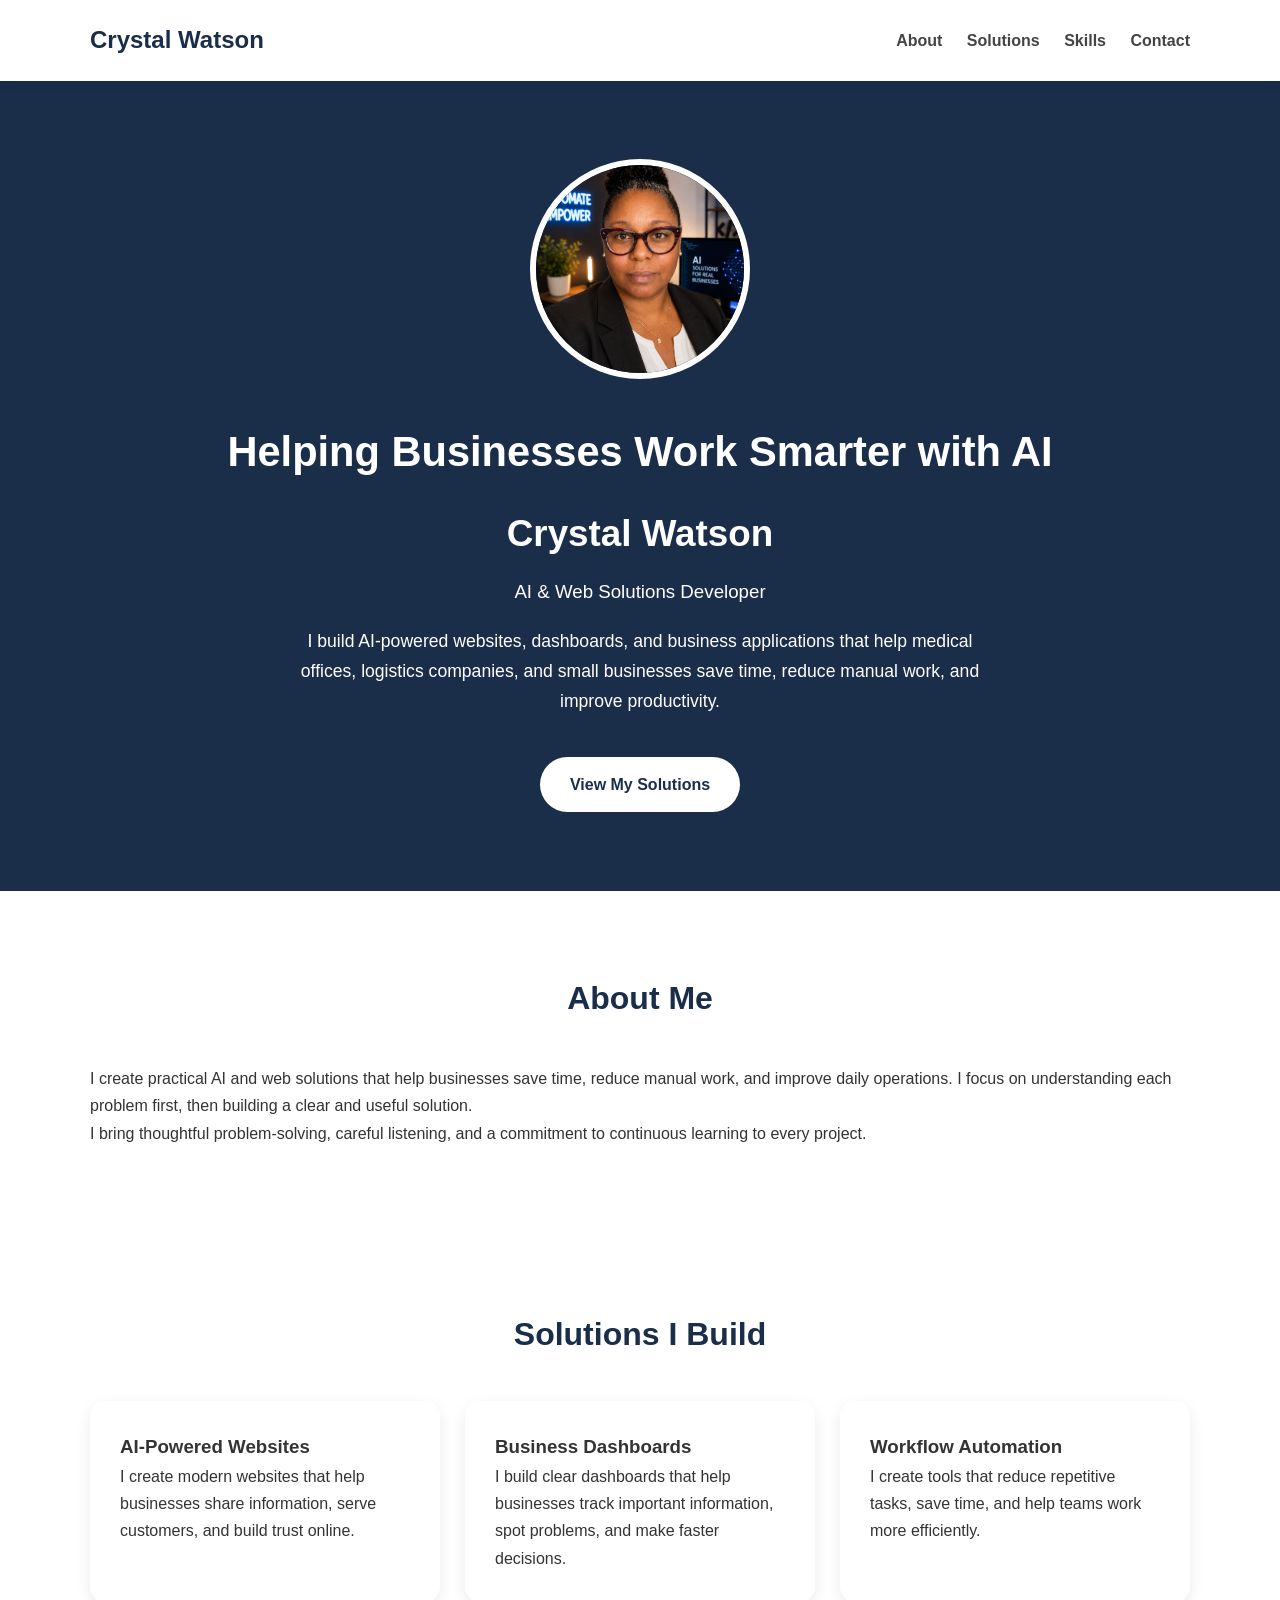
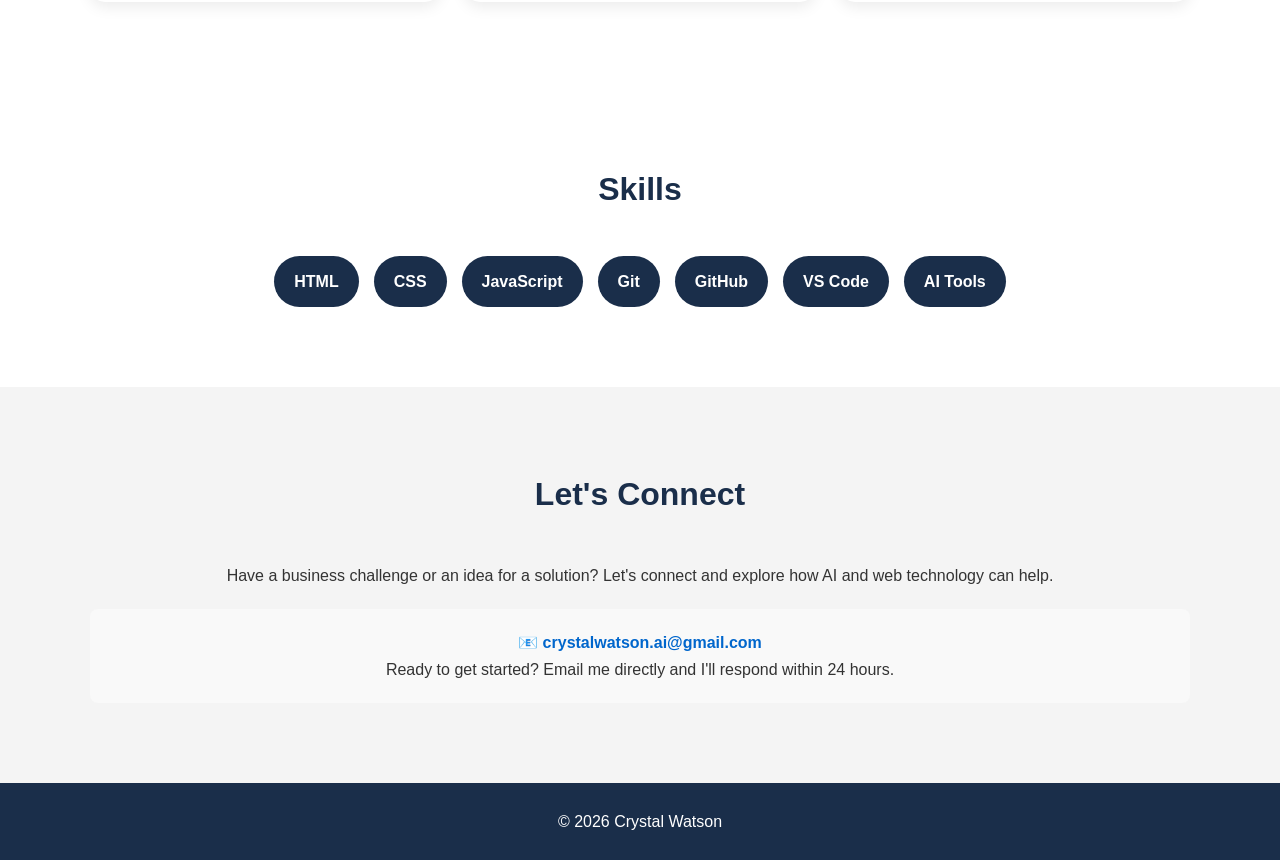
==== index.html @ 57e88d08 "feat: improve contact section with working email link" ====
<!DOCTYPE html>
<html lang="en">
<head>
<meta charset="UTF-8">
<meta name="viewport" content="width=device-width, initial-scale=1.0">
<title>Crystal Watson | AI &amp; Web Solutions Developer</title>
<link rel="stylesheet" href="style.css">

</head>

<body>

<header>

<div class="container">

<h2 class="logo">Crystal Watson</h2>

<nav>

<a href="#about">About</a>
<a href="#solutions">Solutions</a>
<a href="#skills">Skills</a>
<a href="#contact">Contact</a>

</nav>

</div>

</header>


<section class="hero">

<div class="hero-content">

<img src="images/crystal-profile.png" alt="Crystal Pixel Portrait"class="profile-pic">

<h1>Helping Businesses Work Smarter with AI</h1>

<h2 class="hero-name">Crystal Watson</h2>
<h3>AI & Web Solutions Developer</h3>

<p class="welcome-text">

I build AI-powered websites, dashboards, and business applications
that help medical offices, logistics companies, and small businesses
save time, reduce manual work, and improve productivity.

</p>

<a href="#solutions" class="btn">
View My Solutions
</a>

</div>

</section>


<section id="about">

<div class="container">

<h2>About Me</h2>

<p>
    I create practical AI and web solutions that help businesses save time,
    reduce manual work, and improve daily operations. I focus on understanding
    each problem first, then building a clear and useful solution.
</p>

<p>
    I bring thoughtful problem-solving, careful listening, and a commitment
    to continuous learning to every project.
</p>
</div>

</section>


<section id="solutions">

<div class="container">

<h2>Solutions I Build</h2>

<div class="cards">

<div class="card">

<h3>AI-Powered Websites</h3>

<p>

 I create modern websites that help businesses share information,
 serve customers, and build trust online.

</p>

</div>

<div class="card">

<h3>Business Dashboards</h3>

<p>

I build clear dashboards that help businesses track important information,
spot problems, and make faster decisions.

</p>

</div>

<div class="card">

<h3>Workflow Automation</h3>

<p>

I create tools that reduce repetitive tasks, save time,
and help teams work more efficiently.

</p>

</div>

</div>

</div>

</section>


<section id="skills">

<div class="container">

<h2>Skills</h2>

<div class="skills">

<span>HTML</span>
<span>CSS</span>
<span>JavaScript</span>
<span>Git</span>
<span>GitHub</span>
<span>VS Code</span>
<span>AI Tools</span>

</div>

</div>

</section>

<section id="contact">
  <div class="container">
    <h2>Let's Connect</h2>
    <p>Have a business challenge or an idea for a solution? Let's connect and explore how AI and web technology can help.</p>

    <div class="contact-info">
        <p>📧 <a href="https://mail.google.com/mail/?view=cm&fs=1&to=crystalwatson.ai@gmail.com" target="_blank">crystalwatson.ai@gmail.com</a></p>
      <p>Ready to get started? Email me directly and I'll respond within 24 hours.</p>
    </div>
  </div>
</section>


<footer>

<p>

© 2026 Crystal Watson

</p>

</footer>

<script src="script.js"></script>

</body>
</html>
---- style.css ----
:root {
    --primary: #1a2e4a;
    --secondary: #f4f4f4;
    --accent: #4c84ff;
    --white: #ffffff;
    --text: #333;
}

*{
    margin:0;
    padding:0;
    box-sizing:border-box;
}

html{
    scroll-behavior:smooth;
}

body{
    font-family:Segoe UI, Arial, sans-serif;
    color:var(--text);
    background:white;
    line-height:1.7;
}

.container{
    width:90%;
    max-width:1100px;
    margin:auto;
}

header{
    position:sticky;
    top:0;
    background:white;
    box-shadow:0 2px 10px rgba(0,0,0,.08);
    z-index:1000;
}

header .container{
    display:flex;
    justify-content:space-between;
    align-items:center;
    padding:20px 0;
}

.logo{
    color:var(--primary);
}

nav a{
    text-decoration:none;
    color:#444;
    margin-left:20px;
    font-weight:600;
}

nav a:hover{
    color:var(--accent);
}

.hero{
    background:var(--primary);
    color:white;
    min-height:90vh;
    display:flex;
    justify-content:center;
    align-items:center;
    text-align:center;
    padding:60px 20px;
}

.profile-pic{
    width:220px;
    height:220px;
    border-radius:50%;
    border:6px solid white;
    margin-bottom:30px;
    object-fit:cover;
}

.hero h1{
    font-size:2.6rem;
    margin-bottom:15px;
}

.hero h3{
    font-weight:400;
    margin-bottom:20px;
}.welcome-text{
    max-width:700px;
    margin:20px auto 40px;
    font-size:1.1rem;
}

.btn{
    display:inline-block;
    padding:14px 30px;
    background:white;
    color:var(--primary);
    text-decoration:none;
    border-radius:30px;
    font-weight:bold;
    transition:.3s;
}

.btn:hover{
    background:#dbe7ff;
    transform:translateY(-3px);
}

section{
    padding:80px 0;
}

section h2{
    text-align:center;
    color:var(--primary);
    margin-bottom:40px;
    font-size:2rem;
}

#journey{
    background:var(--secondary);
}

.cards{
    display:grid;
    grid-template-columns:repeat(auto-fit,minmax(250px,1fr));
    gap:25px;
}

.card{
    background:white;
    padding:30px;
    border-radius:15px;
    box-shadow:0 5px 15px rgba(0,0,0,.08);
    transition:.3s;
}

.card:hover{
    transform:translateY(-8px);
}.skills{
    display:flex;
    flex-wrap:wrap;
    justify-content:center;
    gap:15px;
}

.skills span{
    background:var(--primary);
    color:white;
    padding:12px 20px;
    border-radius:30px;
    font-weight:600;
}

#contact{
    text-align:center;
    background:var(--secondary);
}

.buttons{
    margin-top:30px;
}

.buttons a{
    display:inline-block;
    margin:10px;
    padding:14px 28px;
    background:var(--primary);
    color:white;
    text-decoration:none;
    border-radius:30px;
    transition:.3s;
}

.buttons a:hover{
    background:var(--accent);
}

footer{
    background:var(--primary);
    color:white;
    text-align:center;
    padding:25px;
}

@media(max-width:768px){

header .container{
    flex-direction:column;
}

nav{
    margin-top:15px;
}

nav a{
    display:inline-block;
    margin:10px;
}

.hero h1{
    font-size:2.2rem;
}

.profile-pic{
    width:170px;
    height:170px;
}

}.skills{
    display:flex;
    flex-wrap:wrap;
    justify-content:center;
    gap:15px;
}

.skills span{
    background:var(--primary);
    color:white;
    padding:12px 20px;
    border-radius:30px;
    font-weight:600;
}

#contact{
    text-align:center;
    background:var(--secondary);
}

.buttons{
    margin-top:30px;
}

.buttons a{
    display:inline-block;
    margin:10px;
    padding:14px 28px;
    background:var(--primary);
    color:white;
    text-decoration:none;
    border-radius:30px;
    transition:.3s;
}

.buttons a:hover{
    background:var(--accent);
}

footer{
    background:var(--primary);
    color:white;
    text-align:center;
    padding:25px;
}

@media(max-width:768px){

header .container{
    flex-direction:column;
}

nav{
    margin-top:15px;
}

nav a{
    display:inline-block;
    margin:10px;
}

.hero h1{
    font-size:2.2rem;
}

.profile-pic{
    width:170px;
    height:170px;
}

}.hero-name {
    font-size: 2.3rem;
    color: white;
    margin: 10px 0;
    font-weight: 700;
}

.contact-info {
  background: #f9f9f9;
  padding: 20px;
  border-radius: 8px;
  margin-top: 20px;
}

.contact-info a {
  color: #0066cc;
  font-weight: bold;
  text-decoration: none;
}
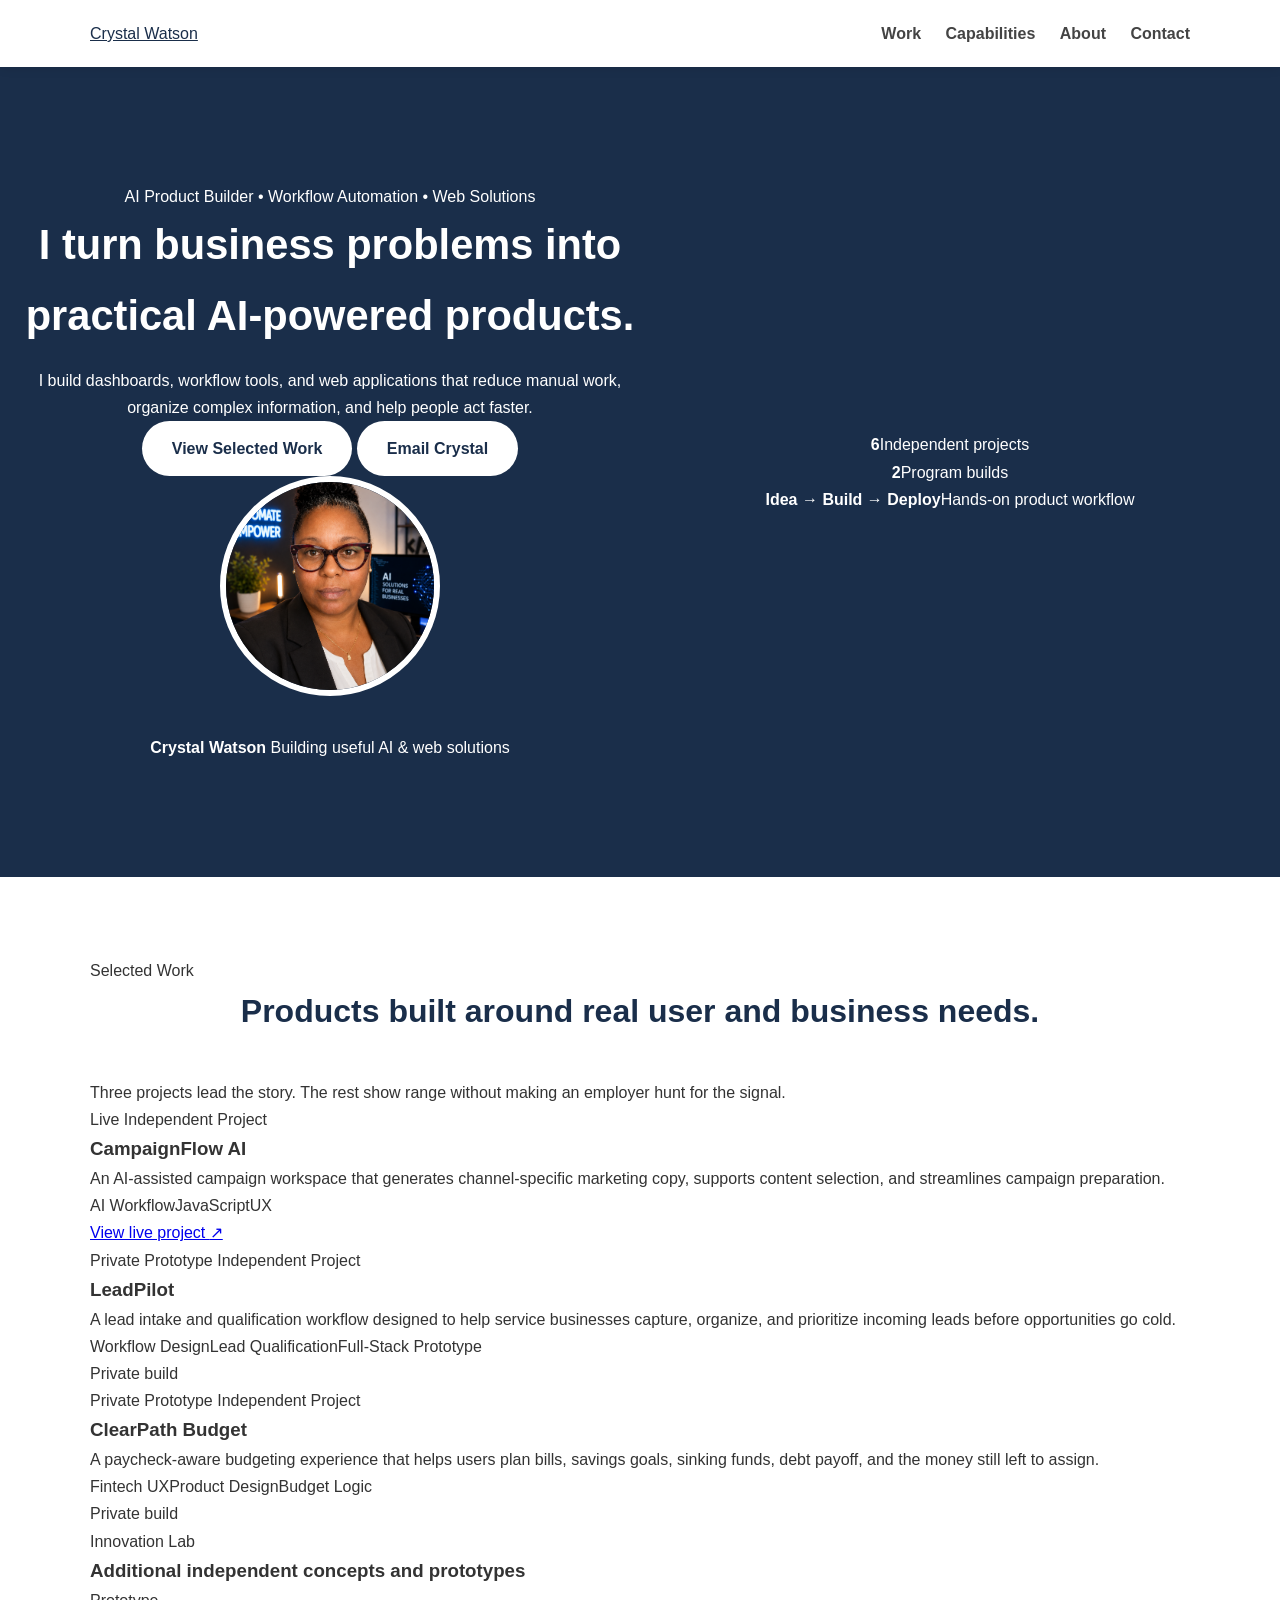
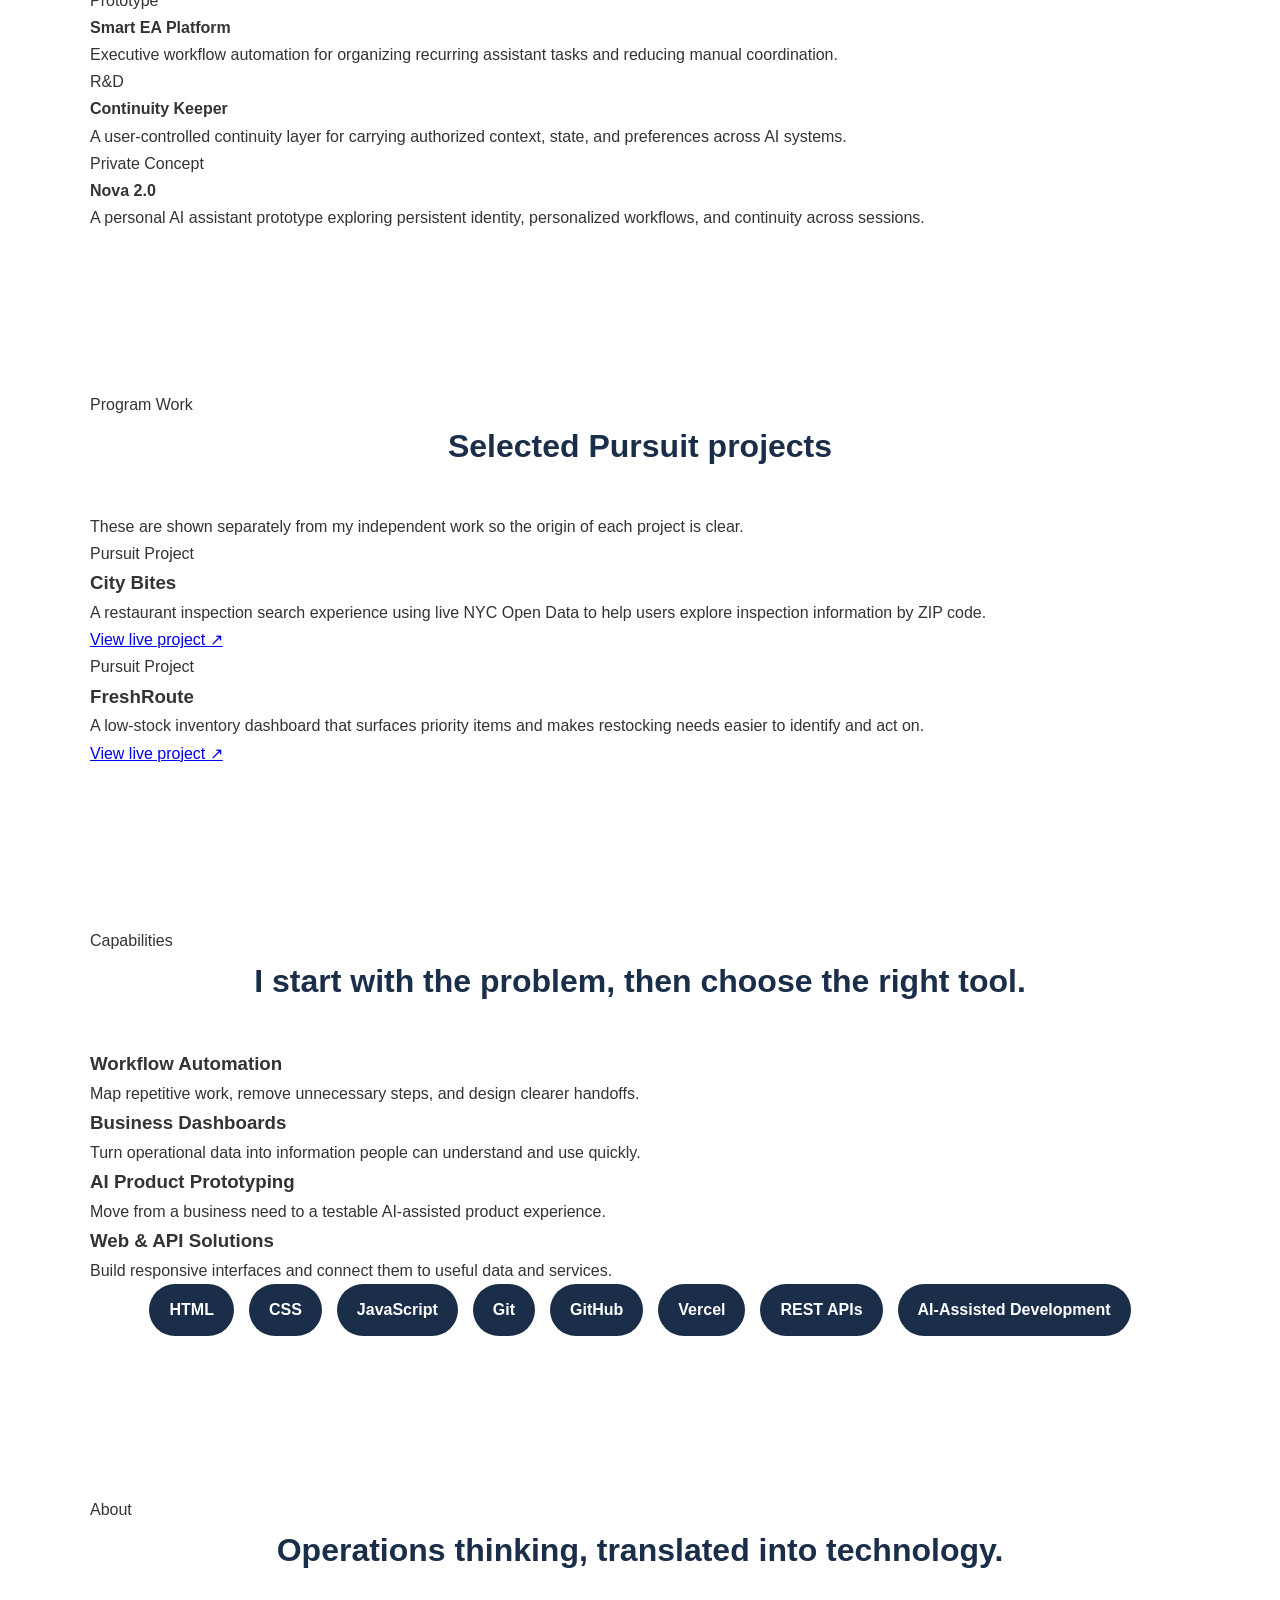
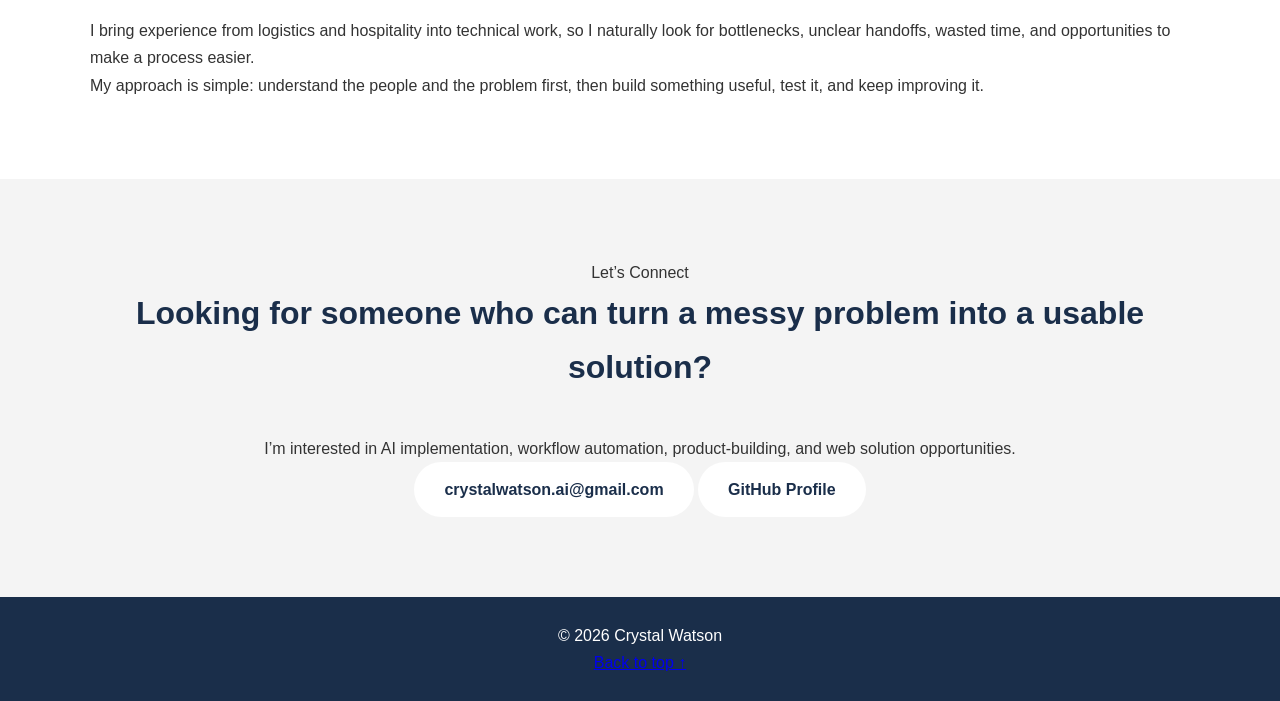
==== commit d9fc4960: "Refresh portfolio structure and showcase independent projects" ====
--- a/index.html
+++ b/index.html
@@ -1,184 +1,224 @@
-<!DOCTYPE html>
-<html lang="en">
-<head>
-<meta charset="UTF-8">
-<meta name="viewport" content="width=device-width, initial-scale=1.0">
-<title>Crystal Watson | AI &amp; Web Solutions Developer</title>
-<link rel="stylesheet" href="style.css">
-
-</head>
-
-<body>
-
-<header>
-
-<div class="container">
-
-<h2 class="logo">Crystal Watson</h2>
-
-<nav>
-
-<a href="#about">About</a>
-<a href="#solutions">Solutions</a>
-<a href="#skills">Skills</a>
-<a href="#contact">Contact</a>
-
-</nav>
-
-</div>
-
-</header>
-
-
-<section class="hero">
-
-<div class="hero-content">
-
-<img src="images/crystal-profile.png" alt="Crystal Pixel Portrait"class="profile-pic">
-
-<h1>Helping Businesses Work Smarter with AI</h1>
-
-<h2 class="hero-name">Crystal Watson</h2>
-<h3>AI & Web Solutions Developer</h3>
-
-<p class="welcome-text">
-
-I build AI-powered websites, dashboards, and business applications
-that help medical offices, logistics companies, and small businesses
-save time, reduce manual work, and improve productivity.
-
-</p>
-
-<a href="#solutions" class="btn">
-View My Solutions
-</a>
-
-</div>
-
-</section>
-
-
-<section id="about">
-
-<div class="container">
-
-<h2>About Me</h2>
-
-<p>
-    I create practical AI and web solutions that help businesses save time,
-    reduce manual work, and improve daily operations. I focus on understanding
-    each problem first, then building a clear and useful solution.
-</p>
-
-<p>
-    I bring thoughtful problem-solving, careful listening, and a commitment
-    to continuous learning to every project.
-</p>
-</div>
-
-</section>
-
-
-<section id="solutions">
-
-<div class="container">
-
-<h2>Solutions I Build</h2>
-
-<div class="cards">
-
-<div class="card">
-
-<h3>AI-Powered Websites</h3>
-
-<p>
-
- I create modern websites that help businesses share information,
- serve customers, and build trust online.
-
-</p>
-
-</div>
-
-<div class="card">
-
-<h3>Business Dashboards</h3>
-
-<p>
-
-I build clear dashboards that help businesses track important information,
-spot problems, and make faster decisions.
-
-</p>
-
-</div>
-
-<div class="card">
-
-<h3>Workflow Automation</h3>
-
-<p>
-
-I create tools that reduce repetitive tasks, save time,
-and help teams work more efficiently.
-
-</p>
-
-</div>
-
-</div>
-
-</div>
-
-</section>
-
-
-<section id="skills">
-
-<div class="container">
-
-<h2>Skills</h2>
-
-<div class="skills">
-
-<span>HTML</span>
-<span>CSS</span>
-<span>JavaScript</span>
-<span>Git</span>
-<span>GitHub</span>
-<span>VS Code</span>
-<span>AI Tools</span>
-
-</div>
-
-</div>
-
-</section>
-
-<section id="contact">
-  <div class="container">
-    <h2>Let's Connect</h2>
-    <p>Have a business challenge or an idea for a solution? Let's connect and explore how AI and web technology can help.</p>
-
-    <div class="contact-info">
-        <p>📧 <a href="https://mail.google.com/mail/?view=cm&fs=1&to=crystalwatson.ai@gmail.com" target="_blank">crystalwatson.ai@gmail.com</a></p>
-      <p>Ready to get started? Email me directly and I'll respond within 24 hours.</p>
-    </div>
-  </div>
-</section>
-
-
-<footer>
-
-<p>
-
-© 2026 Crystal Watson
-
-</p>
-
-</footer>
-
-<script src="script.js"></script>
-
-</body>
-</html>+<!DOCTYPE html>
+<html lang="en">
+<head>
+  <meta charset="UTF-8">
+  <meta name="viewport" content="width=device-width, initial-scale=1.0">
+  <meta name="description" content="Crystal Watson builds practical AI products, workflow automations, dashboards, and web solutions for real business problems.">
+  <title>Crystal Watson | AI Product Builder</title>
+  <link rel="stylesheet" href="style.css">
+</head>
+<body>
+  <header class="site-header">
+    <div class="container nav-wrap">
+      <a class="logo" href="#top" aria-label="Crystal Watson home">Crystal Watson</a>
+      <nav aria-label="Primary navigation">
+        <a href="#work">Work</a>
+        <a href="#capabilities">Capabilities</a>
+        <a href="#about">About</a>
+        <a href="#contact">Contact</a>
+      </nav>
+    </div>
+  </header>
+
+  <main id="top">
+    <section class="hero">
+      <div class="container hero-grid">
+        <div class="hero-copy">
+          <p class="eyebrow">AI Product Builder • Workflow Automation • Web Solutions</p>
+          <h1>I turn business problems into practical AI-powered products.</h1>
+          <p class="hero-text">I build dashboards, workflow tools, and web applications that reduce manual work, organize complex information, and help people act faster.</p>
+          <div class="hero-actions">
+            <a class="btn btn-primary" href="#work">View Selected Work</a>
+            <a class="btn btn-secondary" href="mailto:crystalwatson.ai@gmail.com">Email Crystal</a>
+          </div>
+        </div>
+        <div class="portrait-wrap">
+          <img src="images/crystal-profile.png" alt="Crystal Watson" class="profile-pic">
+          <div class="portrait-note">
+            <strong>Crystal Watson</strong>
+            <span>Building useful AI & web solutions</span>
+          </div>
+        </div>
+      </div>
+
+      <div class="container proof-strip" aria-label="Portfolio highlights">
+        <div><strong>6</strong><span>Independent projects</span></div>
+        <div><strong>2</strong><span>Program builds</span></div>
+        <div><strong>Idea → Build → Deploy</strong><span>Hands-on product workflow</span></div>
+      </div>
+    </section>
+
+    <section id="work" class="section">
+      <div class="container">
+        <div class="section-heading">
+          <p class="eyebrow">Selected Work</p>
+          <h2>Products built around real user and business needs.</h2>
+          <p>Three projects lead the story. The rest show range without making an employer hunt for the signal.</p>
+        </div>
+
+        <div class="featured-grid">
+          <article class="project-card featured-card">
+            <div class="project-topline">
+              <span class="badge badge-live">Live</span>
+              <span class="project-type">Independent Project</span>
+            </div>
+            <h3>CampaignFlow AI</h3>
+            <p class="project-summary">An AI-assisted campaign workspace that generates channel-specific marketing copy, supports content selection, and streamlines campaign preparation.</p>
+            <div class="project-meta" aria-label="CampaignFlow skills">
+              <span>AI Workflow</span><span>JavaScript</span><span>UX</span>
+            </div>
+            <a class="text-link" href="https://campaignflow-ai-phi.vercel.app" target="_blank" rel="noopener noreferrer">View live project <span aria-hidden="true">↗</span></a>
+          </article>
+
+          <article class="project-card featured-card">
+            <div class="project-topline">
+              <span class="badge">Private Prototype</span>
+              <span class="project-type">Independent Project</span>
+            </div>
+            <h3>LeadPilot</h3>
+            <p class="project-summary">A lead intake and qualification workflow designed to help service businesses capture, organize, and prioritize incoming leads before opportunities go cold.</p>
+            <div class="project-meta" aria-label="LeadPilot skills">
+              <span>Workflow Design</span><span>Lead Qualification</span><span>Full-Stack Prototype</span>
+            </div>
+            <span class="text-link muted-link">Private build</span>
+          </article>
+
+          <article class="project-card featured-card">
+            <div class="project-topline">
+              <span class="badge">Private Prototype</span>
+              <span class="project-type">Independent Project</span>
+            </div>
+            <h3>ClearPath Budget</h3>
+            <p class="project-summary">A paycheck-aware budgeting experience that helps users plan bills, savings goals, sinking funds, debt payoff, and the money still left to assign.</p>
+            <div class="project-meta" aria-label="ClearPath Budget skills">
+              <span>Fintech UX</span><span>Product Design</span><span>Budget Logic</span>
+            </div>
+            <span class="text-link muted-link">Private build</span>
+          </article>
+        </div>
+
+        <div class="subsection-heading">
+          <p class="eyebrow">Innovation Lab</p>
+          <h3>Additional independent concepts and prototypes</h3>
+        </div>
+
+        <div class="compact-grid">
+          <article class="compact-card">
+            <span class="compact-status">Prototype</span>
+            <h4>Smart EA Platform</h4>
+            <p>Executive workflow automation for organizing recurring assistant tasks and reducing manual coordination.</p>
+          </article>
+          <article class="compact-card">
+            <span class="compact-status">R&amp;D</span>
+            <h4>Continuity Keeper</h4>
+            <p>A user-controlled continuity layer for carrying authorized context, state, and preferences across AI systems.</p>
+          </article>
+          <article class="compact-card">
+            <span class="compact-status">Private Concept</span>
+            <h4>Nova 2.0</h4>
+            <p>A personal AI assistant prototype exploring persistent identity, personalized workflows, and continuity across sessions.</p>
+          </article>
+        </div>
+      </div>
+    </section>
+
+    <section class="section program-section" aria-labelledby="program-work-title">
+      <div class="container">
+        <div class="section-heading compact-heading">
+          <p class="eyebrow">Program Work</p>
+          <h2 id="program-work-title">Selected Pursuit projects</h2>
+          <p>These are shown separately from my independent work so the origin of each project is clear.</p>
+        </div>
+
+        <div class="program-grid">
+          <article class="program-card">
+            <div>
+              <span class="badge badge-program">Pursuit Project</span>
+              <h3>City Bites</h3>
+              <p>A restaurant inspection search experience using live NYC Open Data to help users explore inspection information by ZIP code.</p>
+            </div>
+            <a class="text-link" href="https://city-bites-blue.vercel.app" target="_blank" rel="noopener noreferrer">View live project <span aria-hidden="true">↗</span></a>
+          </article>
+
+          <article class="program-card">
+            <div>
+              <span class="badge badge-program">Pursuit Project</span>
+              <h3>FreshRoute</h3>
+              <p>A low-stock inventory dashboard that surfaces priority items and makes restocking needs easier to identify and act on.</p>
+            </div>
+            <a class="text-link" href="https://freshroute-low-stock-tool.vercel.app" target="_blank" rel="noopener noreferrer">View live project <span aria-hidden="true">↗</span></a>
+          </article>
+        </div>
+      </div>
+    </section>
+
+    <section id="capabilities" class="section">
+      <div class="container">
+        <div class="section-heading compact-heading">
+          <p class="eyebrow">Capabilities</p>
+          <h2>I start with the problem, then choose the right tool.</h2>
+        </div>
+
+        <div class="capability-grid">
+          <article>
+            <h3>Workflow Automation</h3>
+            <p>Map repetitive work, remove unnecessary steps, and design clearer handoffs.</p>
+          </article>
+          <article>
+            <h3>Business Dashboards</h3>
+            <p>Turn operational data into information people can understand and use quickly.</p>
+          </article>
+          <article>
+            <h3>AI Product Prototyping</h3>
+            <p>Move from a business need to a testable AI-assisted product experience.</p>
+          </article>
+          <article>
+            <h3>Web &amp; API Solutions</h3>
+            <p>Build responsive interfaces and connect them to useful data and services.</p>
+          </article>
+        </div>
+
+        <div class="skills" aria-label="Technical skills">
+          <span>HTML</span><span>CSS</span><span>JavaScript</span><span>Git</span><span>GitHub</span><span>Vercel</span><span>REST APIs</span><span>AI-Assisted Development</span>
+        </div>
+      </div>
+    </section>
+
+    <section id="about" class="section about-section">
+      <div class="container about-grid">
+        <div>
+          <p class="eyebrow">About</p>
+          <h2>Operations thinking, translated into technology.</h2>
+        </div>
+        <div class="about-copy">
+          <p>I bring experience from logistics and hospitality into technical work, so I naturally look for bottlenecks, unclear handoffs, wasted time, and opportunities to make a process easier.</p>
+          <p>My approach is simple: understand the people and the problem first, then build something useful, test it, and keep improving it.</p>
+        </div>
+      </div>
+    </section>
+
+    <section id="contact" class="contact-section">
+      <div class="container contact-card">
+        <div>
+          <p class="eyebrow">Let’s Connect</p>
+          <h2>Looking for someone who can turn a messy problem into a usable solution?</h2>
+          <p>I’m interested in AI implementation, workflow automation, product-building, and web solution opportunities.</p>
+        </div>
+        <div class="contact-actions">
+          <a class="btn btn-primary" href="mailto:crystalwatson.ai@gmail.com">crystalwatson.ai@gmail.com</a>
+          <a class="btn btn-secondary" href="https://github.com/crystalwatson-art" target="_blank" rel="noopener noreferrer">GitHub Profile</a>
+        </div>
+      </div>
+    </section>
+  </main>
+
+  <footer>
+    <div class="container footer-wrap">
+      <p>© <span id="year">2026</span> Crystal Watson</p>
+      <a href="#top">Back to top ↑</a>
+    </div>
+  </footer>
+
+  <script src="script.js"></script>
+</body>
+</html>
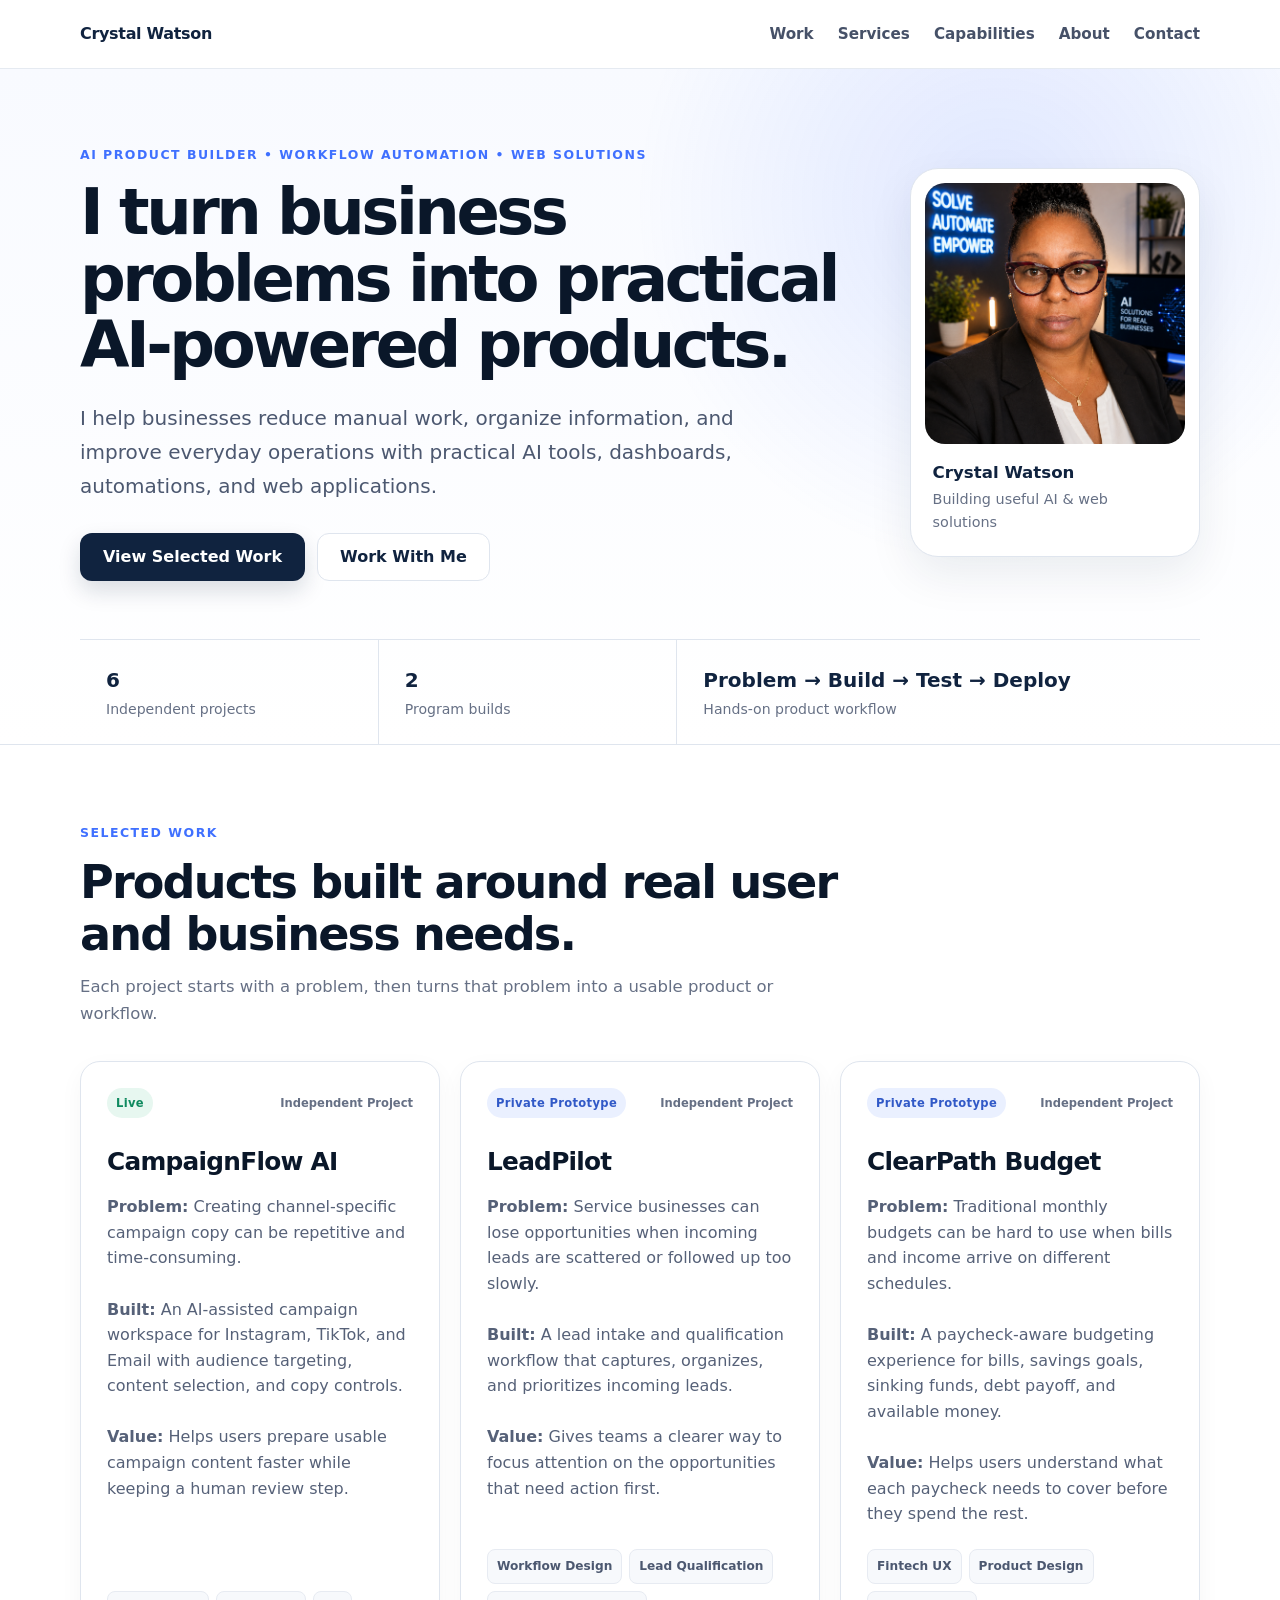
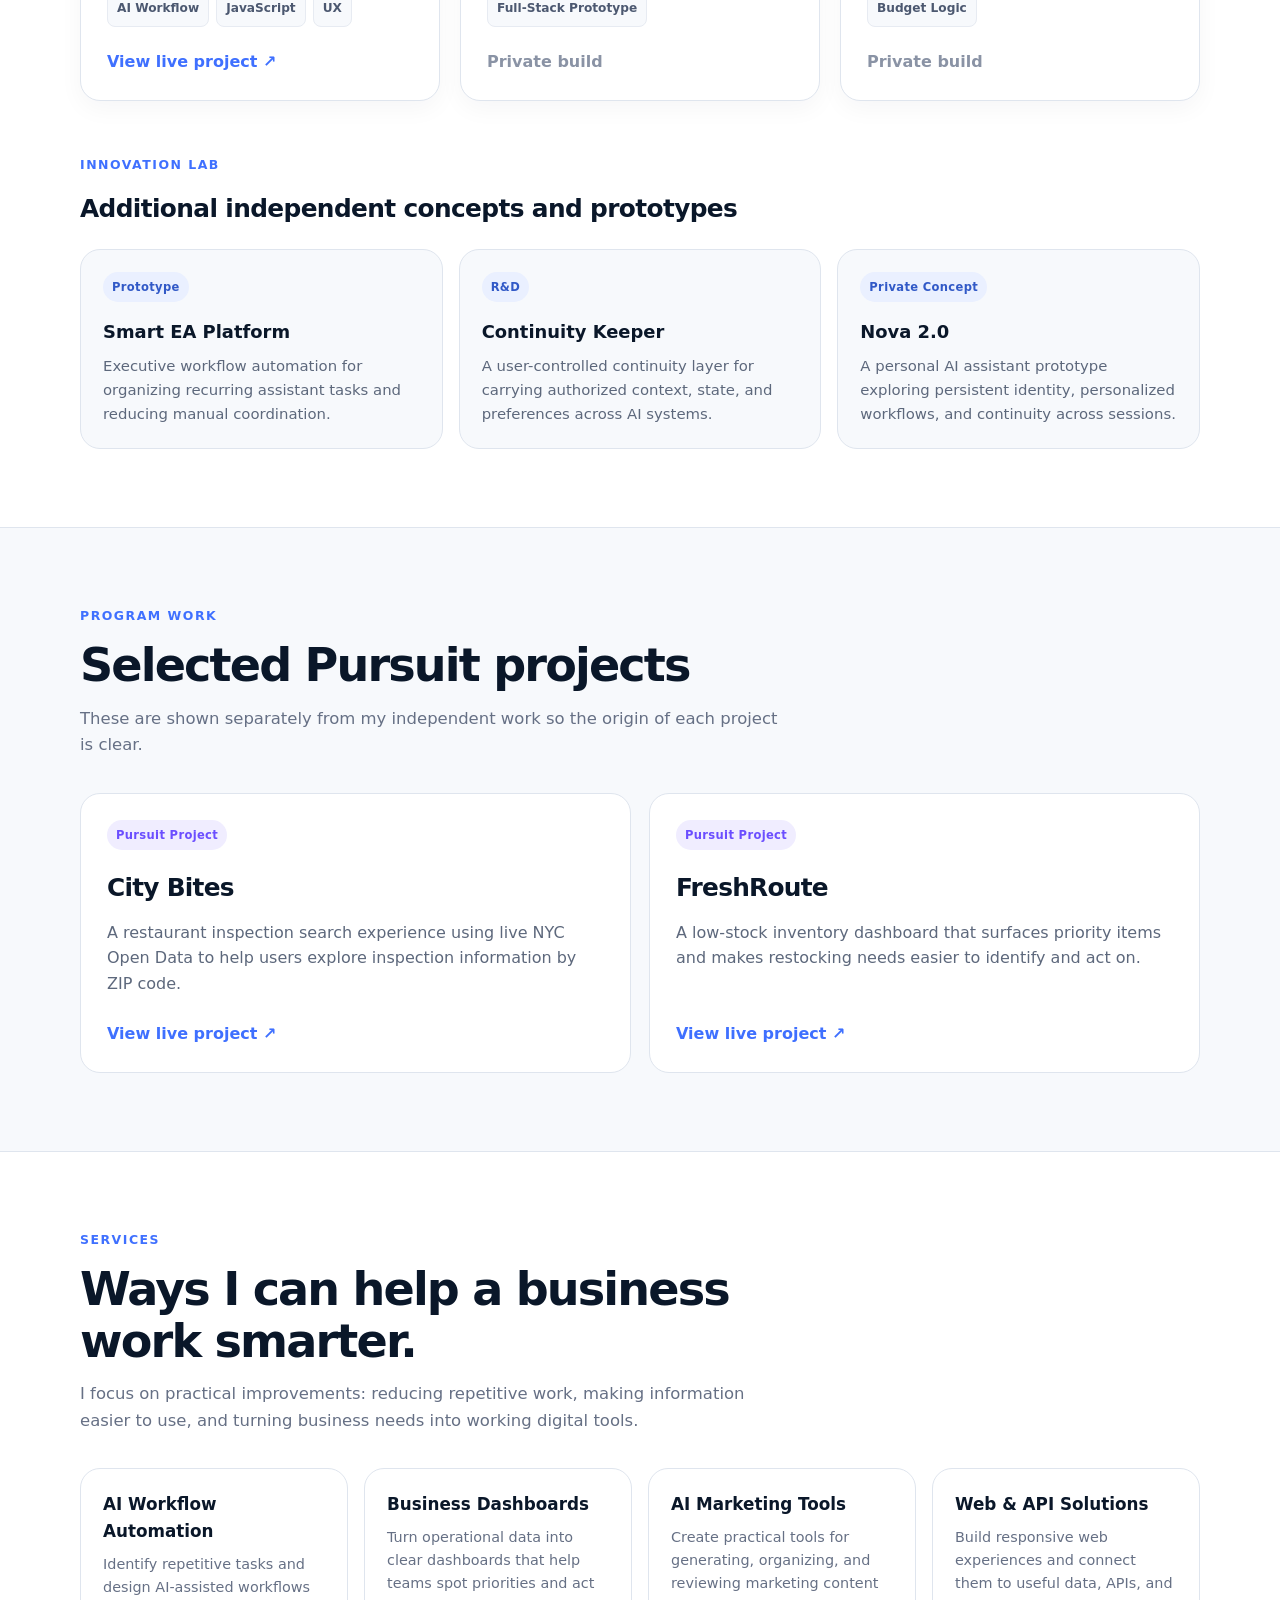
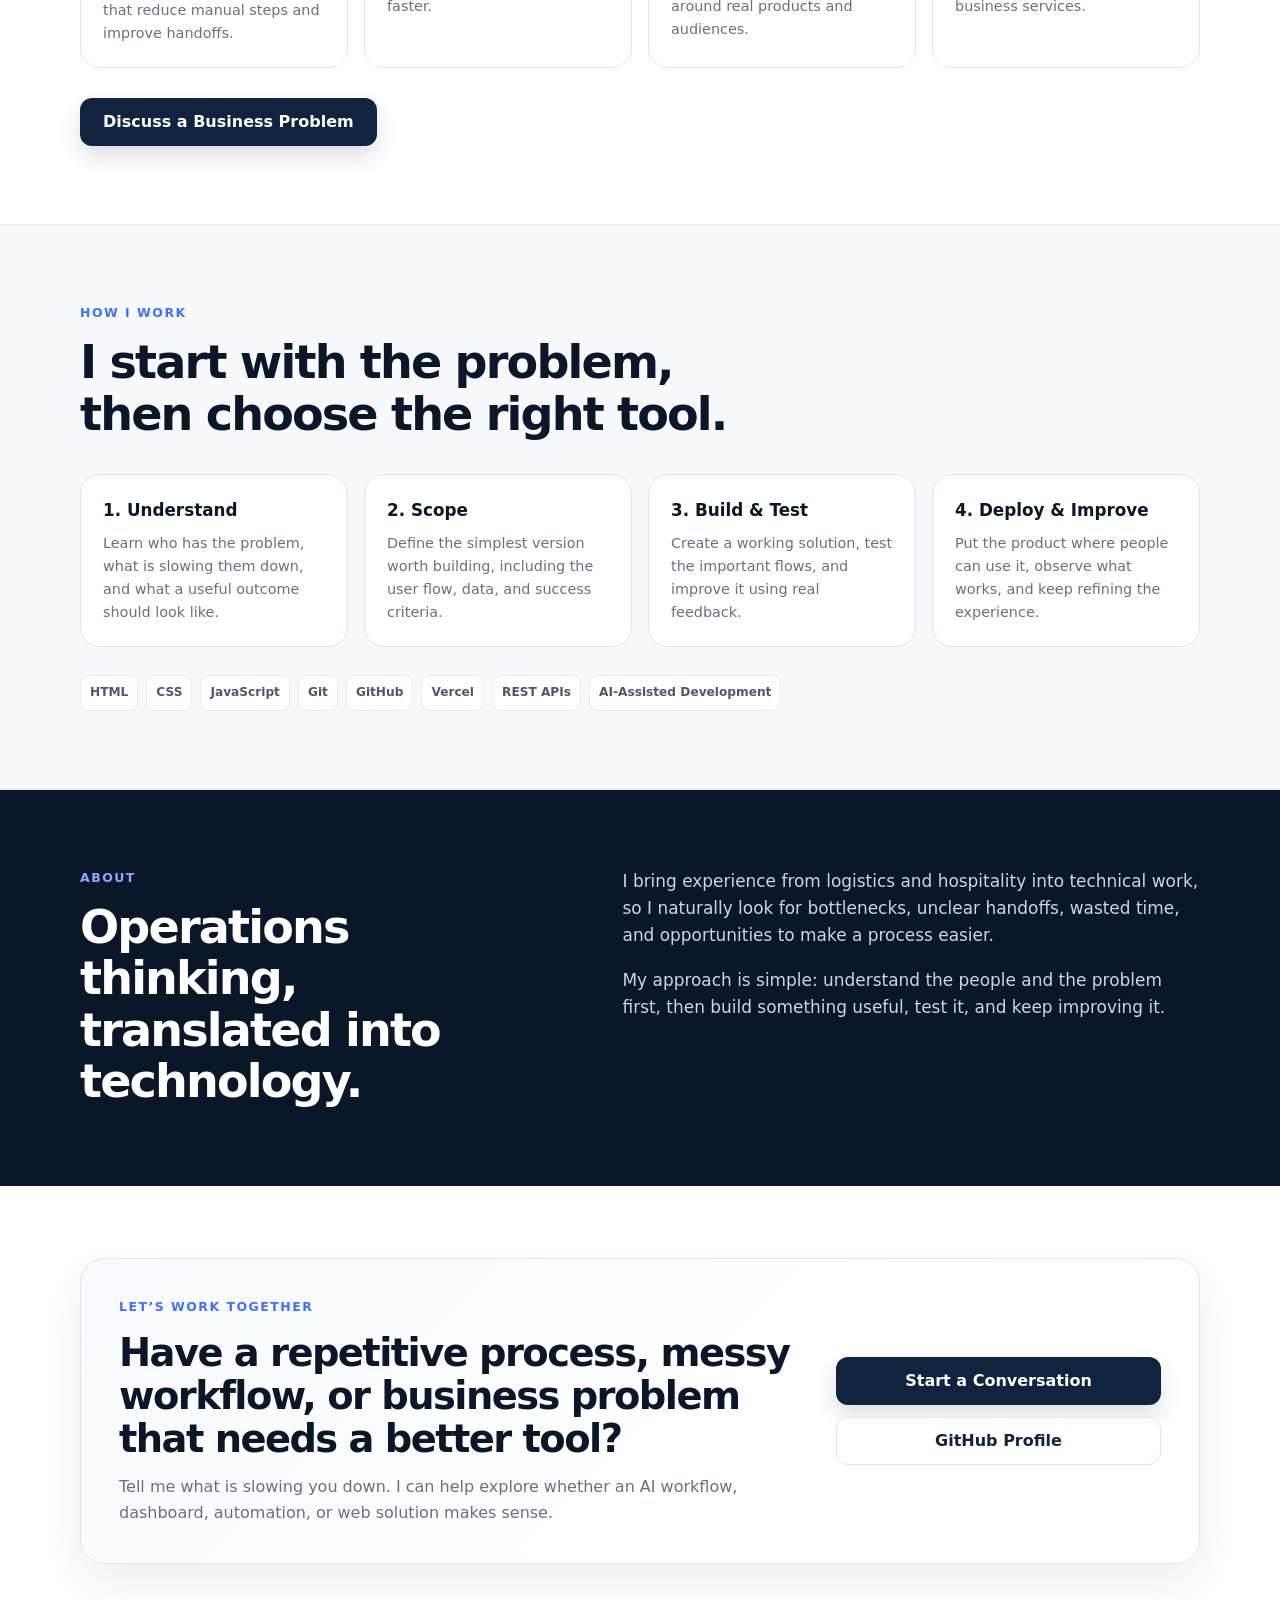
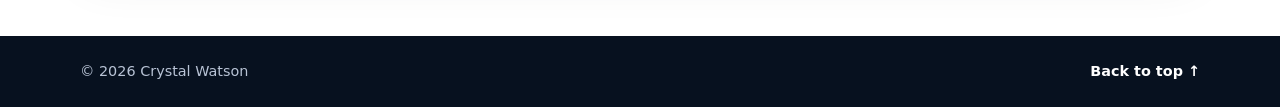
==== commit 15237d38: "Upgrade portfolio for client services and case-study storytelling" ====
--- a/index.html
+++ b/index.html
@@ -13,6 +13,7 @@
       <a class="logo" href="#top" aria-label="Crystal Watson home">Crystal Watson</a>
       <nav aria-label="Primary navigation">
         <a href="#work">Work</a>
+        <a href="#services">Services</a>
         <a href="#capabilities">Capabilities</a>
         <a href="#about">About</a>
         <a href="#contact">Contact</a>
@@ -26,10 +27,10 @@
         <div class="hero-copy">
           <p class="eyebrow">AI Product Builder • Workflow Automation • Web Solutions</p>
           <h1>I turn business problems into practical AI-powered products.</h1>
-          <p class="hero-text">I build dashboards, workflow tools, and web applications that reduce manual work, organize complex information, and help people act faster.</p>
+          <p class="hero-text">I help businesses reduce manual work, organize information, and improve everyday operations with practical AI tools, dashboards, automations, and web applications.</p>
           <div class="hero-actions">
             <a class="btn btn-primary" href="#work">View Selected Work</a>
-            <a class="btn btn-secondary" href="mailto:crystalwatson.ai@gmail.com">Email Crystal</a>
+            <a class="btn btn-secondary" href="#contact">Work With Me</a>
           </div>
         </div>
         <div class="portrait-wrap">
@@ -44,7 +45,7 @@
       <div class="container proof-strip" aria-label="Portfolio highlights">
         <div><strong>6</strong><span>Independent projects</span></div>
         <div><strong>2</strong><span>Program builds</span></div>
-        <div><strong>Idea → Build → Deploy</strong><span>Hands-on product workflow</span></div>
+        <div><strong>Problem → Build → Test → Deploy</strong><span>Hands-on product workflow</span></div>
       </div>
     </section>
 
@@ -53,7 +54,7 @@
         <div class="section-heading">
           <p class="eyebrow">Selected Work</p>
           <h2>Products built around real user and business needs.</h2>
-          <p>Three projects lead the story. The rest show range without making an employer hunt for the signal.</p>
+          <p>Each project starts with a problem, then turns that problem into a usable product or workflow.</p>
         </div>
 
         <div class="featured-grid">
@@ -63,7 +64,7 @@
               <span class="project-type">Independent Project</span>
             </div>
             <h3>CampaignFlow AI</h3>
-            <p class="project-summary">An AI-assisted campaign workspace that generates channel-specific marketing copy, supports content selection, and streamlines campaign preparation.</p>
+            <p class="project-summary"><strong>Problem:</strong> Creating channel-specific campaign copy can be repetitive and time-consuming.<br><br><strong>Built:</strong> An AI-assisted campaign workspace for Instagram, TikTok, and Email with audience targeting, content selection, and copy controls.<br><br><strong>Value:</strong> Helps users prepare usable campaign content faster while keeping a human review step.</p>
             <div class="project-meta" aria-label="CampaignFlow skills">
               <span>AI Workflow</span><span>JavaScript</span><span>UX</span>
             </div>
@@ -76,7 +77,7 @@
               <span class="project-type">Independent Project</span>
             </div>
             <h3>LeadPilot</h3>
-            <p class="project-summary">A lead intake and qualification workflow designed to help service businesses capture, organize, and prioritize incoming leads before opportunities go cold.</p>
+            <p class="project-summary"><strong>Problem:</strong> Service businesses can lose opportunities when incoming leads are scattered or followed up too slowly.<br><br><strong>Built:</strong> A lead intake and qualification workflow that captures, organizes, and prioritizes incoming leads.<br><br><strong>Value:</strong> Gives teams a clearer way to focus attention on the opportunities that need action first.</p>
             <div class="project-meta" aria-label="LeadPilot skills">
               <span>Workflow Design</span><span>Lead Qualification</span><span>Full-Stack Prototype</span>
             </div>
@@ -89,7 +90,7 @@
               <span class="project-type">Independent Project</span>
             </div>
             <h3>ClearPath Budget</h3>
-            <p class="project-summary">A paycheck-aware budgeting experience that helps users plan bills, savings goals, sinking funds, debt payoff, and the money still left to assign.</p>
+            <p class="project-summary"><strong>Problem:</strong> Traditional monthly budgets can be hard to use when bills and income arrive on different schedules.<br><br><strong>Built:</strong> A paycheck-aware budgeting experience for bills, savings goals, sinking funds, debt payoff, and available money.<br><br><strong>Value:</strong> Helps users understand what each paycheck needs to cover before they spend the rest.</p>
             <div class="project-meta" aria-label="ClearPath Budget skills">
               <span>Fintech UX</span><span>Product Design</span><span>Budget Logic</span>
             </div>
@@ -152,29 +153,62 @@
       </div>
     </section>
 
-    <section id="capabilities" class="section">
+    <section id="services" class="section">
       <div class="container">
         <div class="section-heading compact-heading">
-          <p class="eyebrow">Capabilities</p>
+          <p class="eyebrow">Services</p>
+          <h2>Ways I can help a business work smarter.</h2>
+          <p>I focus on practical improvements: reducing repetitive work, making information easier to use, and turning business needs into working digital tools.</p>
+        </div>
+
+        <div class="capability-grid">
+          <article>
+            <h3>AI Workflow Automation</h3>
+            <p>Identify repetitive tasks and design AI-assisted workflows that reduce manual steps and improve handoffs.</p>
+          </article>
+          <article>
+            <h3>Business Dashboards</h3>
+            <p>Turn operational data into clear dashboards that help teams spot priorities and act faster.</p>
+          </article>
+          <article>
+            <h3>AI Marketing Tools</h3>
+            <p>Create practical tools for generating, organizing, and reviewing marketing content around real products and audiences.</p>
+          </article>
+          <article>
+            <h3>Web & API Solutions</h3>
+            <p>Build responsive web experiences and connect them to useful data, APIs, and business services.</p>
+          </article>
+        </div>
+
+        <div class="hero-actions">
+          <a class="btn btn-primary" href="#contact">Discuss a Business Problem</a>
+        </div>
+      </div>
+    </section>
+
+    <section id="capabilities" class="section program-section">
+      <div class="container">
+        <div class="section-heading compact-heading">
+          <p class="eyebrow">How I Work</p>
           <h2>I start with the problem, then choose the right tool.</h2>
         </div>
 
         <div class="capability-grid">
           <article>
-            <h3>Workflow Automation</h3>
-            <p>Map repetitive work, remove unnecessary steps, and design clearer handoffs.</p>
-          </article>
-          <article>
-            <h3>Business Dashboards</h3>
-            <p>Turn operational data into information people can understand and use quickly.</p>
-          </article>
-          <article>
-            <h3>AI Product Prototyping</h3>
-            <p>Move from a business need to a testable AI-assisted product experience.</p>
-          </article>
-          <article>
-            <h3>Web &amp; API Solutions</h3>
-            <p>Build responsive interfaces and connect them to useful data and services.</p>
+            <h3>1. Understand</h3>
+            <p>Learn who has the problem, what is slowing them down, and what a useful outcome should look like.</p>
+          </article>
+          <article>
+            <h3>2. Scope</h3>
+            <p>Define the simplest version worth building, including the user flow, data, and success criteria.</p>
+          </article>
+          <article>
+            <h3>3. Build & Test</h3>
+            <p>Create a working solution, test the important flows, and improve it using real feedback.</p>
+          </article>
+          <article>
+            <h3>4. Deploy & Improve</h3>
+            <p>Put the product where people can use it, observe what works, and keep refining the experience.</p>
           </article>
         </div>
 
@@ -200,12 +234,12 @@
     <section id="contact" class="contact-section">
       <div class="container contact-card">
         <div>
-          <p class="eyebrow">Let’s Connect</p>
-          <h2>Looking for someone who can turn a messy problem into a usable solution?</h2>
-          <p>I’m interested in AI implementation, workflow automation, product-building, and web solution opportunities.</p>
+          <p class="eyebrow">Let’s Work Together</p>
+          <h2>Have a repetitive process, messy workflow, or business problem that needs a better tool?</h2>
+          <p>Tell me what is slowing you down. I can help explore whether an AI workflow, dashboard, automation, or web solution makes sense.</p>
         </div>
         <div class="contact-actions">
-          <a class="btn btn-primary" href="mailto:crystalwatson.ai@gmail.com">crystalwatson.ai@gmail.com</a>
+          <a class="btn btn-primary" href="mailto:crystalwatson.ai@gmail.com?subject=Business%20Project%20Inquiry">Start a Conversation</a>
           <a class="btn btn-secondary" href="https://github.com/crystalwatson-art" target="_blank" rel="noopener noreferrer">GitHub Profile</a>
         </div>
       </div>
--- a/style.css
+++ b/style.css
@@ -1,301 +1,695 @@
-:root {
-    --primary: #1a2e4a;
-    --secondary: #f4f4f4;
-    --accent: #4c84ff;
-    --white: #ffffff;
-    --text: #333;
-}
-
-*{
-    margin:0;
-    padding:0;
-    box-sizing:border-box;
-}
-
-html{
-    scroll-behavior:smooth;
-}
-
-body{
-    font-family:Segoe UI, Arial, sans-serif;
-    color:var(--text);
-    background:white;
-    line-height:1.7;
-}
-
-.container{
-    width:90%;
-    max-width:1100px;
-    margin:auto;
-}
-
-header{
-    position:sticky;
-    top:0;
-    background:white;
-    box-shadow:0 2px 10px rgba(0,0,0,.08);
-    z-index:1000;
-}
-
-header .container{
-    display:flex;
-    justify-content:space-between;
-    align-items:center;
-    padding:20px 0;
-}
-
-.logo{
-    color:var(--primary);
-}
-
-nav a{
-    text-decoration:none;
-    color:#444;
-    margin-left:20px;
-    font-weight:600;
-}
-
-nav a:hover{
-    color:var(--accent);
-}
-
-.hero{
-    background:var(--primary);
-    color:white;
-    min-height:90vh;
-    display:flex;
-    justify-content:center;
-    align-items:center;
-    text-align:center;
-    padding:60px 20px;
-}
-
-.profile-pic{
-    width:220px;
-    height:220px;
-    border-radius:50%;
-    border:6px solid white;
-    margin-bottom:30px;
-    object-fit:cover;
-}
-
-.hero h1{
-    font-size:2.6rem;
-    margin-bottom:15px;
-}
-
-.hero h3{
-    font-weight:400;
-    margin-bottom:20px;
-}.welcome-text{
-    max-width:700px;
-    margin:20px auto 40px;
-    font-size:1.1rem;
-}
-
-.btn{
-    display:inline-block;
-    padding:14px 30px;
-    background:white;
-    color:var(--primary);
-    text-decoration:none;
-    border-radius:30px;
-    font-weight:bold;
-    transition:.3s;
-}
-
-.btn:hover{
-    background:#dbe7ff;
-    transform:translateY(-3px);
-}
-
-section{
-    padding:80px 0;
-}
-
-section h2{
-    text-align:center;
-    color:var(--primary);
-    margin-bottom:40px;
-    font-size:2rem;
-}
-
-#journey{
-    background:var(--secondary);
-}
-
-.cards{
-    display:grid;
-    grid-template-columns:repeat(auto-fit,minmax(250px,1fr));
-    gap:25px;
-}
-
-.card{
-    background:white;
-    padding:30px;
-    border-radius:15px;
-    box-shadow:0 5px 15px rgba(0,0,0,.08);
-    transition:.3s;
-}
-
-.card:hover{
-    transform:translateY(-8px);
-}.skills{
-    display:flex;
-    flex-wrap:wrap;
-    justify-content:center;
-    gap:15px;
-}
-
-.skills span{
-    background:var(--primary);
-    color:white;
-    padding:12px 20px;
-    border-radius:30px;
-    font-weight:600;
-}
-
-#contact{
-    text-align:center;
-    background:var(--secondary);
-}
-
-.buttons{
-    margin-top:30px;
-}
-
-.buttons a{
-    display:inline-block;
-    margin:10px;
-    padding:14px 28px;
-    background:var(--primary);
-    color:white;
-    text-decoration:none;
-    border-radius:30px;
-    transition:.3s;
-}
-
-.buttons a:hover{
-    background:var(--accent);
-}
-
-footer{
-    background:var(--primary);
-    color:white;
-    text-align:center;
-    padding:25px;
-}
-
-@media(max-width:768px){
-
-header .container{
-    flex-direction:column;
-}
-
-nav{
-    margin-top:15px;
-}
-
-nav a{
-    display:inline-block;
-    margin:10px;
-}
-
-.hero h1{
-    font-size:2.2rem;
-}
-
-.profile-pic{
-    width:170px;
-    height:170px;
-}
-
-}.skills{
-    display:flex;
-    flex-wrap:wrap;
-    justify-content:center;
-    gap:15px;
-}
-
-.skills span{
-    background:var(--primary);
-    color:white;
-    padding:12px 20px;
-    border-radius:30px;
-    font-weight:600;
-}
-
-#contact{
-    text-align:center;
-    background:var(--secondary);
-}
-
-.buttons{
-    margin-top:30px;
-}
-
-.buttons a{
-    display:inline-block;
-    margin:10px;
-    padding:14px 28px;
-    background:var(--primary);
-    color:white;
-    text-decoration:none;
-    border-radius:30px;
-    transition:.3s;
-}
-
-.buttons a:hover{
-    background:var(--accent);
-}
-
-footer{
-    background:var(--primary);
-    color:white;
-    text-align:center;
-    padding:25px;
-}
-
-@media(max-width:768px){
-
-header .container{
-    flex-direction:column;
-}
-
-nav{
-    margin-top:15px;
-}
-
-nav a{
-    display:inline-block;
-    margin:10px;
-}
-
-.hero h1{
-    font-size:2.2rem;
-}
-
-.profile-pic{
-    width:170px;
-    height:170px;
-}
-
-}.hero-name {
-    font-size: 2.3rem;
-    color: white;
-    margin: 10px 0;
-    font-weight: 700;
-}
-
-.contact-info {
-  background: #f9f9f9;
-  padding: 20px;
-  border-radius: 8px;
-  margin-top: 20px;
-}
-
-.contact-info a {
-  color: #0066cc;
-  font-weight: bold;
-  text-decoration: none;
-}+:root {
+  --navy: #10233f;
+  --navy-deep: #0a1729;
+  --blue: #3f70ff;
+  --blue-soft: #eaf0ff;
+  --ink: #172033;
+  --muted: #667085;
+  --line: #dfe5ee;
+  --surface: #ffffff;
+  --surface-soft: #f7f9fc;
+  --success: #0f8a5f;
+  --program: #6b4eff;
+  --shadow: 0 18px 45px rgba(16, 35, 63, 0.08);
+}
+
+* {
+  box-sizing: border-box;
+  margin: 0;
+  padding: 0;
+}
+
+html {
+  scroll-behavior: smooth;
+}
+
+body {
+  font-family: Inter, ui-sans-serif, system-ui, -apple-system, BlinkMacSystemFont, "Segoe UI", sans-serif;
+  color: var(--ink);
+  background: var(--surface);
+  line-height: 1.6;
+  -webkit-font-smoothing: antialiased;
+}
+
+img {
+  max-width: 100%;
+  display: block;
+}
+
+a {
+  color: inherit;
+}
+
+.container {
+  width: min(1120px, 90%);
+  margin: 0 auto;
+}
+
+.site-header {
+  position: sticky;
+  top: 0;
+  z-index: 1000;
+  background: rgba(255, 255, 255, 0.94);
+  border-bottom: 1px solid rgba(223, 229, 238, 0.8);
+  backdrop-filter: blur(14px);
+}
+
+.nav-wrap {
+  min-height: 68px;
+  display: flex;
+  align-items: center;
+  justify-content: space-between;
+  gap: 24px;
+}
+
+.logo {
+  text-decoration: none;
+  font-weight: 800;
+  letter-spacing: -0.02em;
+  color: var(--navy);
+}
+
+nav {
+  display: flex;
+  align-items: center;
+  gap: 24px;
+}
+
+nav a {
+  text-decoration: none;
+  color: #465168;
+  font-weight: 650;
+  font-size: 0.95rem;
+}
+
+nav a:hover,
+nav a:focus-visible {
+  color: var(--blue);
+}
+
+.hero {
+  background:
+    radial-gradient(circle at 78% 20%, rgba(63, 112, 255, 0.14), transparent 32%),
+    linear-gradient(180deg, #f8faff 0%, #ffffff 100%);
+  border-bottom: 1px solid var(--line);
+  padding: 76px 0 0;
+}
+
+.hero-grid {
+  display: grid;
+  grid-template-columns: minmax(0, 1.45fr) minmax(260px, 0.55fr);
+  gap: 64px;
+  align-items: center;
+  padding-bottom: 58px;
+}
+
+.eyebrow {
+  color: var(--blue);
+  font-size: 0.78rem;
+  font-weight: 800;
+  letter-spacing: 0.12em;
+  text-transform: uppercase;
+  margin-bottom: 14px;
+}
+
+.hero h1 {
+  max-width: 780px;
+  color: var(--navy-deep);
+  font-size: clamp(2.6rem, 5vw, 4.9rem);
+  line-height: 1.04;
+  letter-spacing: -0.055em;
+  margin-bottom: 22px;
+}
+
+.hero-text {
+  max-width: 720px;
+  color: #4c5870;
+  font-size: clamp(1.05rem, 1.8vw, 1.25rem);
+  line-height: 1.7;
+}
+
+.hero-actions,
+.contact-actions {
+  display: flex;
+  flex-wrap: wrap;
+  gap: 12px;
+  margin-top: 30px;
+}
+
+.btn {
+  display: inline-flex;
+  align-items: center;
+  justify-content: center;
+  min-height: 48px;
+  padding: 0 22px;
+  border-radius: 12px;
+  text-decoration: none;
+  font-weight: 800;
+  border: 1px solid transparent;
+  transition: transform 160ms ease, box-shadow 160ms ease, background 160ms ease;
+}
+
+.btn:hover {
+  transform: translateY(-2px);
+}
+
+.btn-primary {
+  background: var(--navy);
+  color: white;
+  box-shadow: 0 10px 22px rgba(16, 35, 63, 0.15);
+}
+
+.btn-primary:hover {
+  background: var(--navy-deep);
+}
+
+.btn-secondary {
+  background: white;
+  color: var(--navy);
+  border-color: var(--line);
+}
+
+.btn-secondary:hover {
+  box-shadow: 0 10px 22px rgba(16, 35, 63, 0.08);
+}
+
+.portrait-wrap {
+  justify-self: end;
+  width: min(100%, 310px);
+  background: white;
+  padding: 14px;
+  border: 1px solid var(--line);
+  border-radius: 28px;
+  box-shadow: var(--shadow);
+}
+
+.profile-pic {
+  width: 100%;
+  aspect-ratio: 1 / 1;
+  object-fit: cover;
+  border-radius: 20px;
+}
+
+.portrait-note {
+  display: flex;
+  flex-direction: column;
+  gap: 2px;
+  padding: 16px 8px 8px;
+}
+
+.portrait-note strong {
+  color: var(--navy);
+  font-size: 1.04rem;
+}
+
+.portrait-note span {
+  color: var(--muted);
+  font-size: 0.9rem;
+}
+
+.proof-strip {
+  display: grid;
+  grid-template-columns: 0.8fr 0.8fr 1.4fr;
+  border-top: 1px solid var(--line);
+}
+
+.proof-strip > div {
+  padding: 24px 26px;
+  display: flex;
+  flex-direction: column;
+  gap: 2px;
+  border-right: 1px solid var(--line);
+}
+
+.proof-strip > div:last-child {
+  border-right: 0;
+}
+
+.proof-strip strong {
+  color: var(--navy);
+  font-size: 1.25rem;
+}
+
+.proof-strip span {
+  color: var(--muted);
+  font-size: 0.88rem;
+}
+
+.section {
+  padding: 78px 0;
+}
+
+.section-heading {
+  max-width: 760px;
+  margin-bottom: 34px;
+}
+
+.section-heading h2,
+.about-grid h2,
+.contact-card h2 {
+  color: var(--navy-deep);
+  font-size: clamp(2rem, 3.6vw, 3.15rem);
+  letter-spacing: -0.04em;
+  line-height: 1.12;
+}
+
+.section-heading > p:last-child {
+  color: var(--muted);
+  margin-top: 14px;
+  font-size: 1.03rem;
+}
+
+.featured-grid {
+  display: grid;
+  grid-template-columns: repeat(3, minmax(0, 1fr));
+  gap: 20px;
+}
+
+.project-card,
+.compact-card,
+.program-card,
+.capability-grid article {
+  border: 1px solid var(--line);
+  background: white;
+  border-radius: 20px;
+}
+
+.project-card {
+  padding: 26px;
+  display: flex;
+  flex-direction: column;
+  min-height: 360px;
+  box-shadow: 0 8px 24px rgba(16, 35, 63, 0.04);
+  transition: transform 180ms ease, box-shadow 180ms ease, border-color 180ms ease;
+}
+
+.project-card:hover {
+  transform: translateY(-4px);
+  box-shadow: var(--shadow);
+  border-color: #c9d5e8;
+}
+
+.project-topline {
+  display: flex;
+  justify-content: space-between;
+  align-items: center;
+  gap: 10px;
+  flex-wrap: wrap;
+  margin-bottom: 24px;
+}
+
+.badge,
+.compact-status {
+  display: inline-flex;
+  align-items: center;
+  width: fit-content;
+  padding: 6px 9px;
+  border-radius: 999px;
+  background: var(--blue-soft);
+  color: #3159c7;
+  font-size: 0.72rem;
+  font-weight: 800;
+  letter-spacing: 0.03em;
+}
+
+.badge-live {
+  background: #e7f7f0;
+  color: var(--success);
+}
+
+.badge-program {
+  background: #f0edff;
+  color: var(--program);
+}
+
+.project-type {
+  color: var(--muted);
+  font-size: 0.72rem;
+  font-weight: 700;
+}
+
+.project-card h3,
+.program-card h3 {
+  color: var(--navy-deep);
+  font-size: 1.55rem;
+  letter-spacing: -0.03em;
+  margin-bottom: 12px;
+}
+
+.project-summary {
+  color: #566178;
+  flex: 1;
+}
+
+.project-meta {
+  display: flex;
+  flex-wrap: wrap;
+  gap: 7px;
+  margin: 22px 0;
+}
+
+.project-meta span,
+.skills span {
+  padding: 7px 9px;
+  border-radius: 8px;
+  background: var(--surface-soft);
+  border: 1px solid #e7ebf2;
+  color: #4c5870;
+  font-size: 0.76rem;
+  font-weight: 750;
+}
+
+.text-link {
+  width: fit-content;
+  color: var(--blue);
+  text-decoration: none;
+  font-weight: 800;
+}
+
+.text-link:hover {
+  text-decoration: underline;
+  text-underline-offset: 4px;
+}
+
+.muted-link {
+  color: #8a93a5;
+}
+
+.subsection-heading {
+  margin: 54px 0 20px;
+}
+
+.subsection-heading h3 {
+  color: var(--navy-deep);
+  font-size: 1.55rem;
+  letter-spacing: -0.025em;
+}
+
+.compact-grid {
+  display: grid;
+  grid-template-columns: repeat(3, minmax(0, 1fr));
+  gap: 16px;
+}
+
+.compact-card {
+  padding: 22px;
+  background: var(--surface-soft);
+}
+
+.compact-card h4 {
+  color: var(--navy-deep);
+  font-size: 1.12rem;
+  margin: 16px 0 8px;
+}
+
+.compact-card p {
+  color: #5d687c;
+  font-size: 0.93rem;
+}
+
+.program-section {
+  background: var(--surface-soft);
+  border-top: 1px solid var(--line);
+  border-bottom: 1px solid var(--line);
+}
+
+.compact-heading {
+  max-width: 700px;
+}
+
+.program-grid {
+  display: grid;
+  grid-template-columns: repeat(2, minmax(0, 1fr));
+  gap: 18px;
+}
+
+.program-card {
+  min-height: 230px;
+  padding: 26px;
+  display: flex;
+  flex-direction: column;
+  justify-content: space-between;
+  gap: 24px;
+}
+
+.program-card h3 {
+  margin-top: 18px;
+}
+
+.program-card p {
+  color: #5d687c;
+}
+
+.capability-grid {
+  display: grid;
+  grid-template-columns: repeat(4, minmax(0, 1fr));
+  gap: 16px;
+}
+
+.capability-grid article {
+  padding: 22px;
+}
+
+.capability-grid h3 {
+  color: var(--navy-deep);
+  font-size: 1.05rem;
+  margin-bottom: 8px;
+}
+
+.capability-grid p {
+  color: var(--muted);
+  font-size: 0.9rem;
+}
+
+.skills {
+  display: flex;
+  flex-wrap: wrap;
+  gap: 8px;
+  margin-top: 28px;
+}
+
+.skills span {
+  background: white;
+}
+
+.about-section {
+  background: var(--navy-deep);
+  color: white;
+}
+
+.about-section .eyebrow {
+  color: #8da8ff;
+}
+
+.about-grid {
+  display: grid;
+  grid-template-columns: 0.9fr 1.1fr;
+  gap: 70px;
+  align-items: start;
+}
+
+.about-grid h2 {
+  color: white;
+}
+
+.about-copy {
+  color: #cbd5e4;
+  font-size: 1.06rem;
+}
+
+.about-copy p + p {
+  margin-top: 18px;
+}
+
+.contact-section {
+  padding: 72px 0;
+  background: white;
+}
+
+.contact-card {
+  display: grid;
+  grid-template-columns: 1.35fr 0.65fr;
+  gap: 42px;
+  align-items: center;
+  padding: 38px;
+  border-radius: 24px;
+  border: 1px solid var(--line);
+  background: linear-gradient(135deg, #f8faff 0%, #ffffff 65%);
+  box-shadow: var(--shadow);
+}
+
+.contact-card h2 {
+  font-size: clamp(1.85rem, 3vw, 2.7rem);
+}
+
+.contact-card p:not(.eyebrow) {
+  color: var(--muted);
+  margin-top: 14px;
+}
+
+.contact-actions {
+  margin-top: 0;
+  flex-direction: column;
+  align-items: stretch;
+}
+
+footer {
+  background: #07111f;
+  color: #b8c3d5;
+  padding: 24px 0;
+}
+
+.footer-wrap {
+  display: flex;
+  justify-content: space-between;
+  align-items: center;
+  gap: 20px;
+  font-size: 0.9rem;
+}
+
+.footer-wrap a {
+  color: white;
+  text-decoration: none;
+  font-weight: 700;
+}
+
+:focus-visible {
+  outline: 3px solid rgba(63, 112, 255, 0.38);
+  outline-offset: 3px;
+}
+
+@media (max-width: 920px) {
+  .hero-grid,
+  .about-grid,
+  .contact-card {
+    grid-template-columns: 1fr;
+  }
+
+  .portrait-wrap {
+    justify-self: start;
+    width: 260px;
+  }
+
+  .featured-grid,
+  .compact-grid {
+    grid-template-columns: repeat(2, minmax(0, 1fr));
+  }
+
+  .featured-grid .project-card:last-child,
+  .compact-grid .compact-card:last-child {
+    grid-column: 1 / -1;
+  }
+
+  .capability-grid {
+    grid-template-columns: repeat(2, minmax(0, 1fr));
+  }
+
+  .contact-actions {
+    flex-direction: row;
+  }
+}
+
+@media (max-width: 680px) {
+  .container {
+    width: min(92%, 1120px);
+  }
+
+  .nav-wrap {
+    min-height: auto;
+    padding: 14px 0;
+    align-items: flex-start;
+    flex-direction: column;
+    gap: 10px;
+  }
+
+  nav {
+    width: 100%;
+    gap: 16px;
+    overflow-x: auto;
+    padding-bottom: 2px;
+  }
+
+  nav a {
+    white-space: nowrap;
+    font-size: 0.88rem;
+  }
+
+  .hero {
+    padding-top: 54px;
+  }
+
+  .hero-grid {
+    gap: 38px;
+    padding-bottom: 42px;
+  }
+
+  .hero h1 {
+    font-size: clamp(2.35rem, 12vw, 3.4rem);
+  }
+
+  .portrait-wrap {
+    width: min(100%, 250px);
+  }
+
+  .proof-strip {
+    grid-template-columns: 1fr;
+  }
+
+  .proof-strip > div {
+    border-right: 0;
+    border-bottom: 1px solid var(--line);
+    padding: 18px 4px;
+  }
+
+  .proof-strip > div:last-child {
+    border-bottom: 0;
+  }
+
+  .section {
+    padding: 62px 0;
+  }
+
+  .featured-grid,
+  .compact-grid,
+  .program-grid,
+  .capability-grid {
+    grid-template-columns: 1fr;
+  }
+
+  .featured-grid .project-card:last-child,
+  .compact-grid .compact-card:last-child {
+    grid-column: auto;
+  }
+
+  .project-card {
+    min-height: auto;
+  }
+
+  .about-grid {
+    gap: 28px;
+  }
+
+  .contact-card {
+    padding: 26px;
+  }
+
+  .contact-actions,
+  .hero-actions {
+    flex-direction: column;
+    align-items: stretch;
+  }
+
+  .footer-wrap {
+    align-items: flex-start;
+    flex-direction: column;
+  }
+}
+
+@media (prefers-reduced-motion: reduce) {
+  *,
+  *::before,
+  *::after {
+    scroll-behavior: auto !important;
+    transition: none !important;
+  }
+}
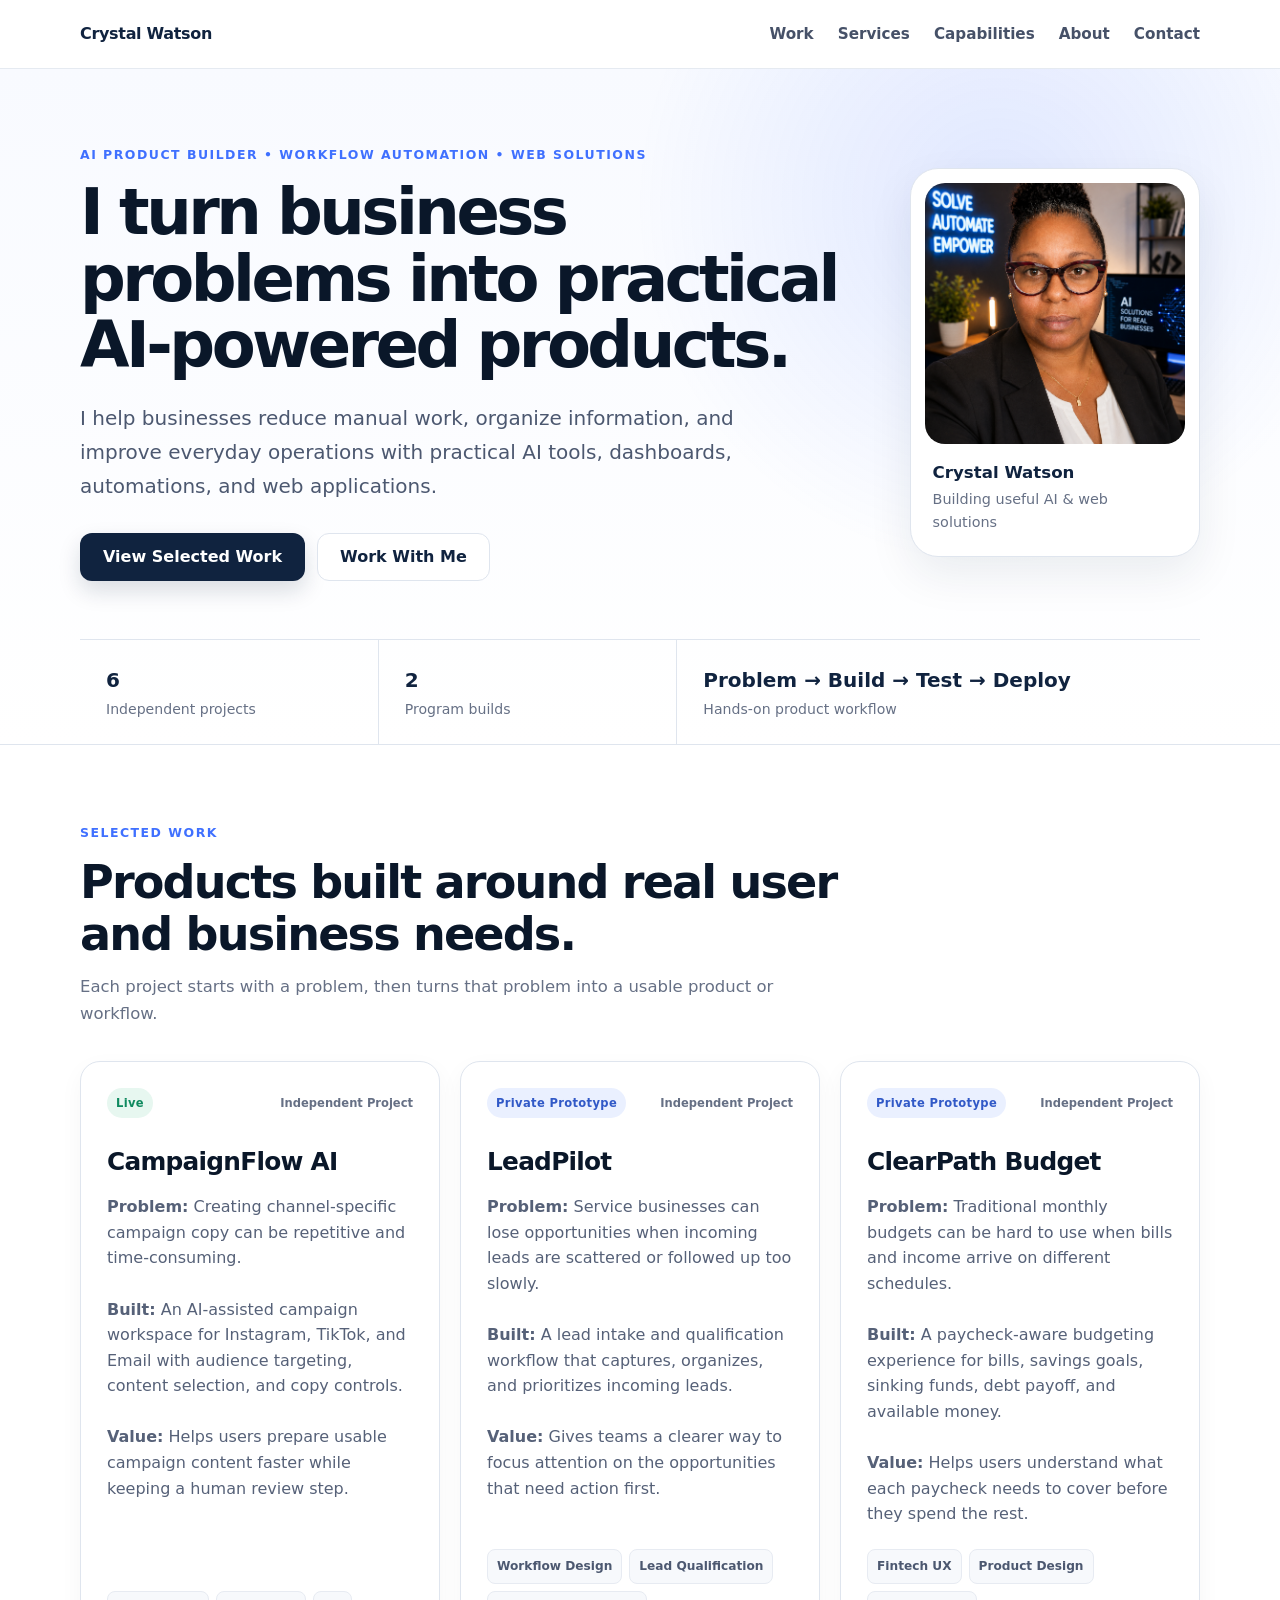
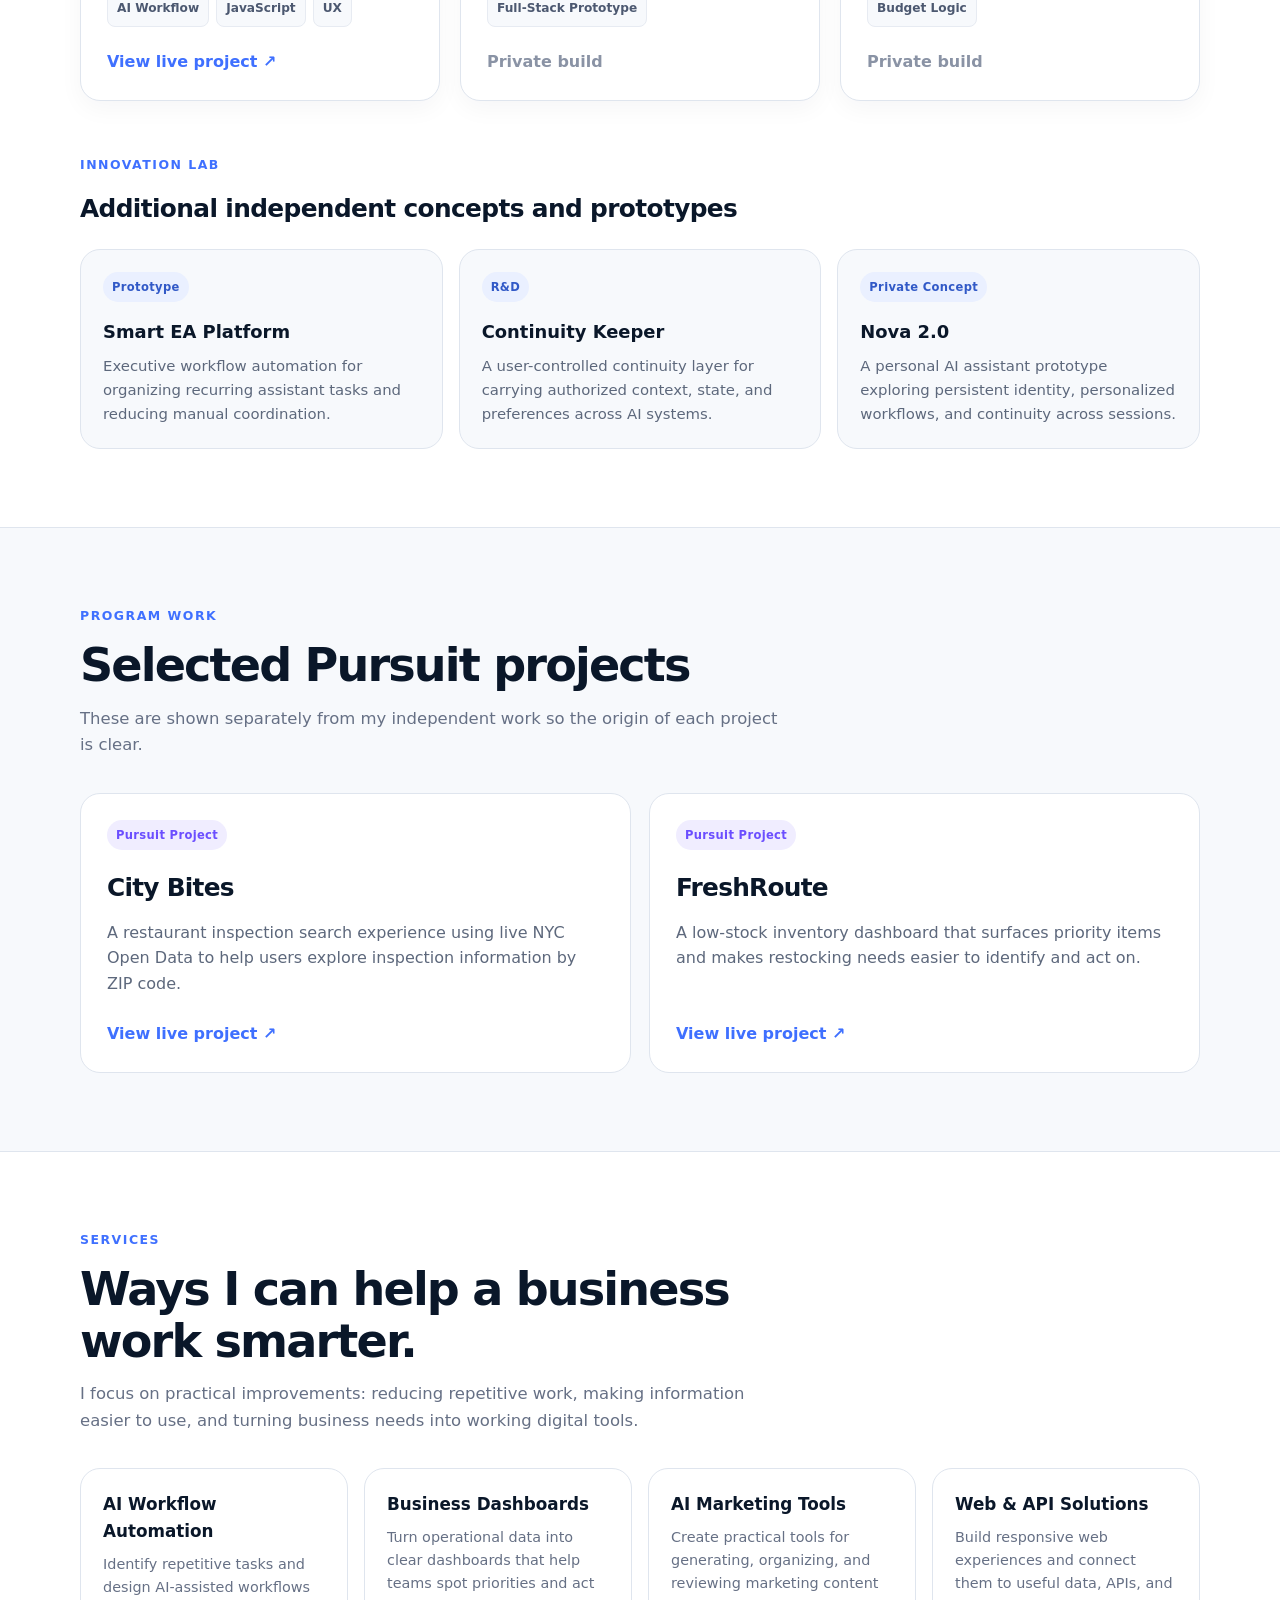
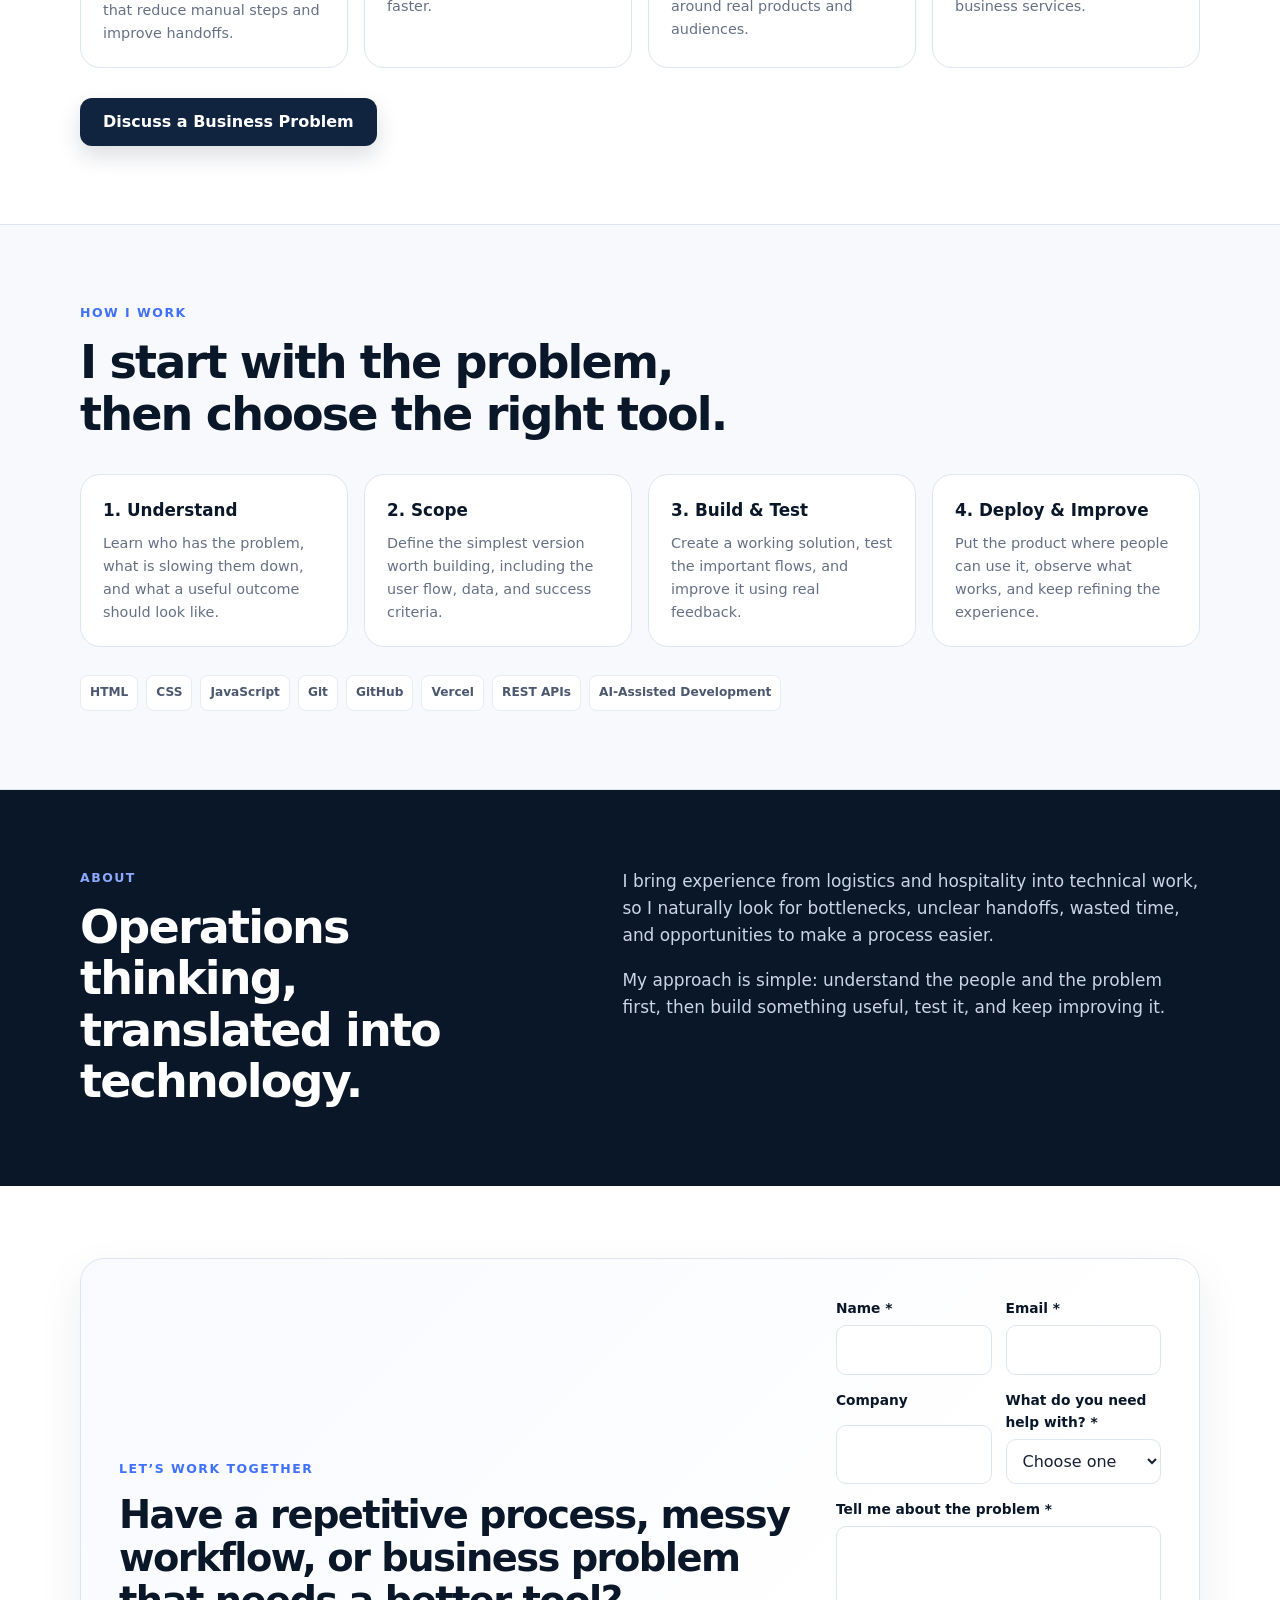
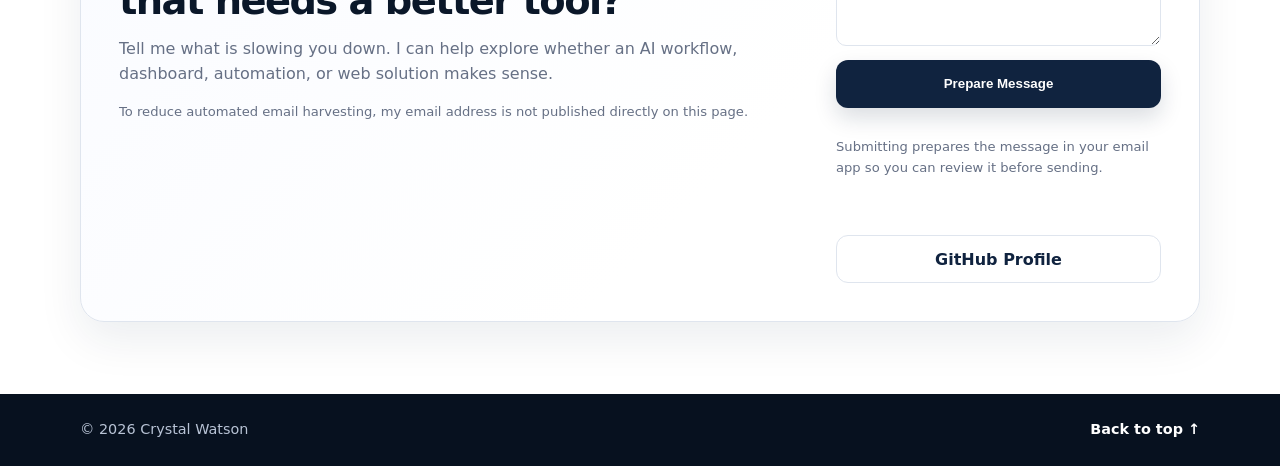
==== commit bc42495a: "Replace public email link with protected contact form" ====
--- a/index.html
+++ b/index.html
@@ -6,6 +6,81 @@
   <meta name="description" content="Crystal Watson builds practical AI products, workflow automations, dashboards, and web solutions for real business problems.">
   <title>Crystal Watson | AI Product Builder</title>
   <link rel="stylesheet" href="style.css">
+  <style>
+    .contact-form {
+      display: grid;
+      gap: 14px;
+    }
+
+    .form-grid {
+      display: grid;
+      grid-template-columns: repeat(2, minmax(0, 1fr));
+      gap: 14px;
+    }
+
+    .form-field {
+      display: grid;
+      gap: 6px;
+    }
+
+    .form-field.full {
+      grid-column: 1 / -1;
+    }
+
+    .form-field label {
+      color: var(--navy-deep);
+      font-size: 0.86rem;
+      font-weight: 750;
+    }
+
+    .form-field input,
+    .form-field select,
+    .form-field textarea {
+      width: 100%;
+      border: 1px solid var(--line);
+      border-radius: 10px;
+      background: #fff;
+      color: var(--ink);
+      font: inherit;
+      padding: 11px 12px;
+    }
+
+    .form-field textarea {
+      min-height: 120px;
+      resize: vertical;
+    }
+
+    .form-field input:focus,
+    .form-field select:focus,
+    .form-field textarea:focus {
+      outline: 3px solid rgba(63, 112, 255, 0.18);
+      border-color: var(--blue);
+    }
+
+    .form-note,
+    .form-status {
+      color: var(--muted);
+      font-size: 0.82rem;
+    }
+
+    .form-status {
+      min-height: 1.2em;
+    }
+
+    .hp-field {
+      position: absolute;
+      left: -9999px;
+      width: 1px;
+      height: 1px;
+      overflow: hidden;
+    }
+
+    @media (max-width: 680px) {
+      .form-grid {
+        grid-template-columns: 1fr;
+      }
+    }
+  </style>
 </head>
 <body>
   <header class="site-header">
@@ -237,11 +312,54 @@
           <p class="eyebrow">Let’s Work Together</p>
           <h2>Have a repetitive process, messy workflow, or business problem that needs a better tool?</h2>
           <p>Tell me what is slowing you down. I can help explore whether an AI workflow, dashboard, automation, or web solution makes sense.</p>
-        </div>
-        <div class="contact-actions">
-          <a class="btn btn-primary" href="mailto:crystalwatson.ai@gmail.com?subject=Business%20Project%20Inquiry">Start a Conversation</a>
+          <p class="form-note">To reduce automated email harvesting, my email address is not published directly on this page.</p>
+        </div>
+
+        <form id="contact-form" class="contact-form" novalidate>
+          <div class="form-grid">
+            <div class="form-field">
+              <label for="contact-name">Name *</label>
+              <input id="contact-name" name="name" type="text" autocomplete="name" required>
+            </div>
+
+            <div class="form-field">
+              <label for="contact-email">Email *</label>
+              <input id="contact-email" name="email" type="email" autocomplete="email" required>
+            </div>
+
+            <div class="form-field">
+              <label for="contact-company">Company</label>
+              <input id="contact-company" name="company" type="text" autocomplete="organization">
+            </div>
+
+            <div class="form-field">
+              <label for="contact-need">What do you need help with? *</label>
+              <select id="contact-need" name="need" required>
+                <option value="">Choose one</option>
+                <option>AI workflow automation</option>
+                <option>Business dashboard</option>
+                <option>AI marketing tool</option>
+                <option>Web or API solution</option>
+                <option>Something else</option>
+              </select>
+            </div>
+
+            <div class="form-field full">
+              <label for="contact-message">Tell me about the problem *</label>
+              <textarea id="contact-message" name="message" required></textarea>
+            </div>
+          </div>
+
+          <div class="hp-field" aria-hidden="true">
+            <label for="website">Website</label>
+            <input id="website" name="website" type="text" tabindex="-1" autocomplete="off">
+          </div>
+
+          <button class="btn btn-primary" type="submit">Prepare Message</button>
+          <p class="form-note">Submitting prepares the message in your email app so you can review it before sending.</p>
+          <p id="form-status" class="form-status" role="status" aria-live="polite"></p>
           <a class="btn btn-secondary" href="https://github.com/crystalwatson-art" target="_blank" rel="noopener noreferrer">GitHub Profile</a>
-        </div>
+        </form>
       </div>
     </section>
   </main>
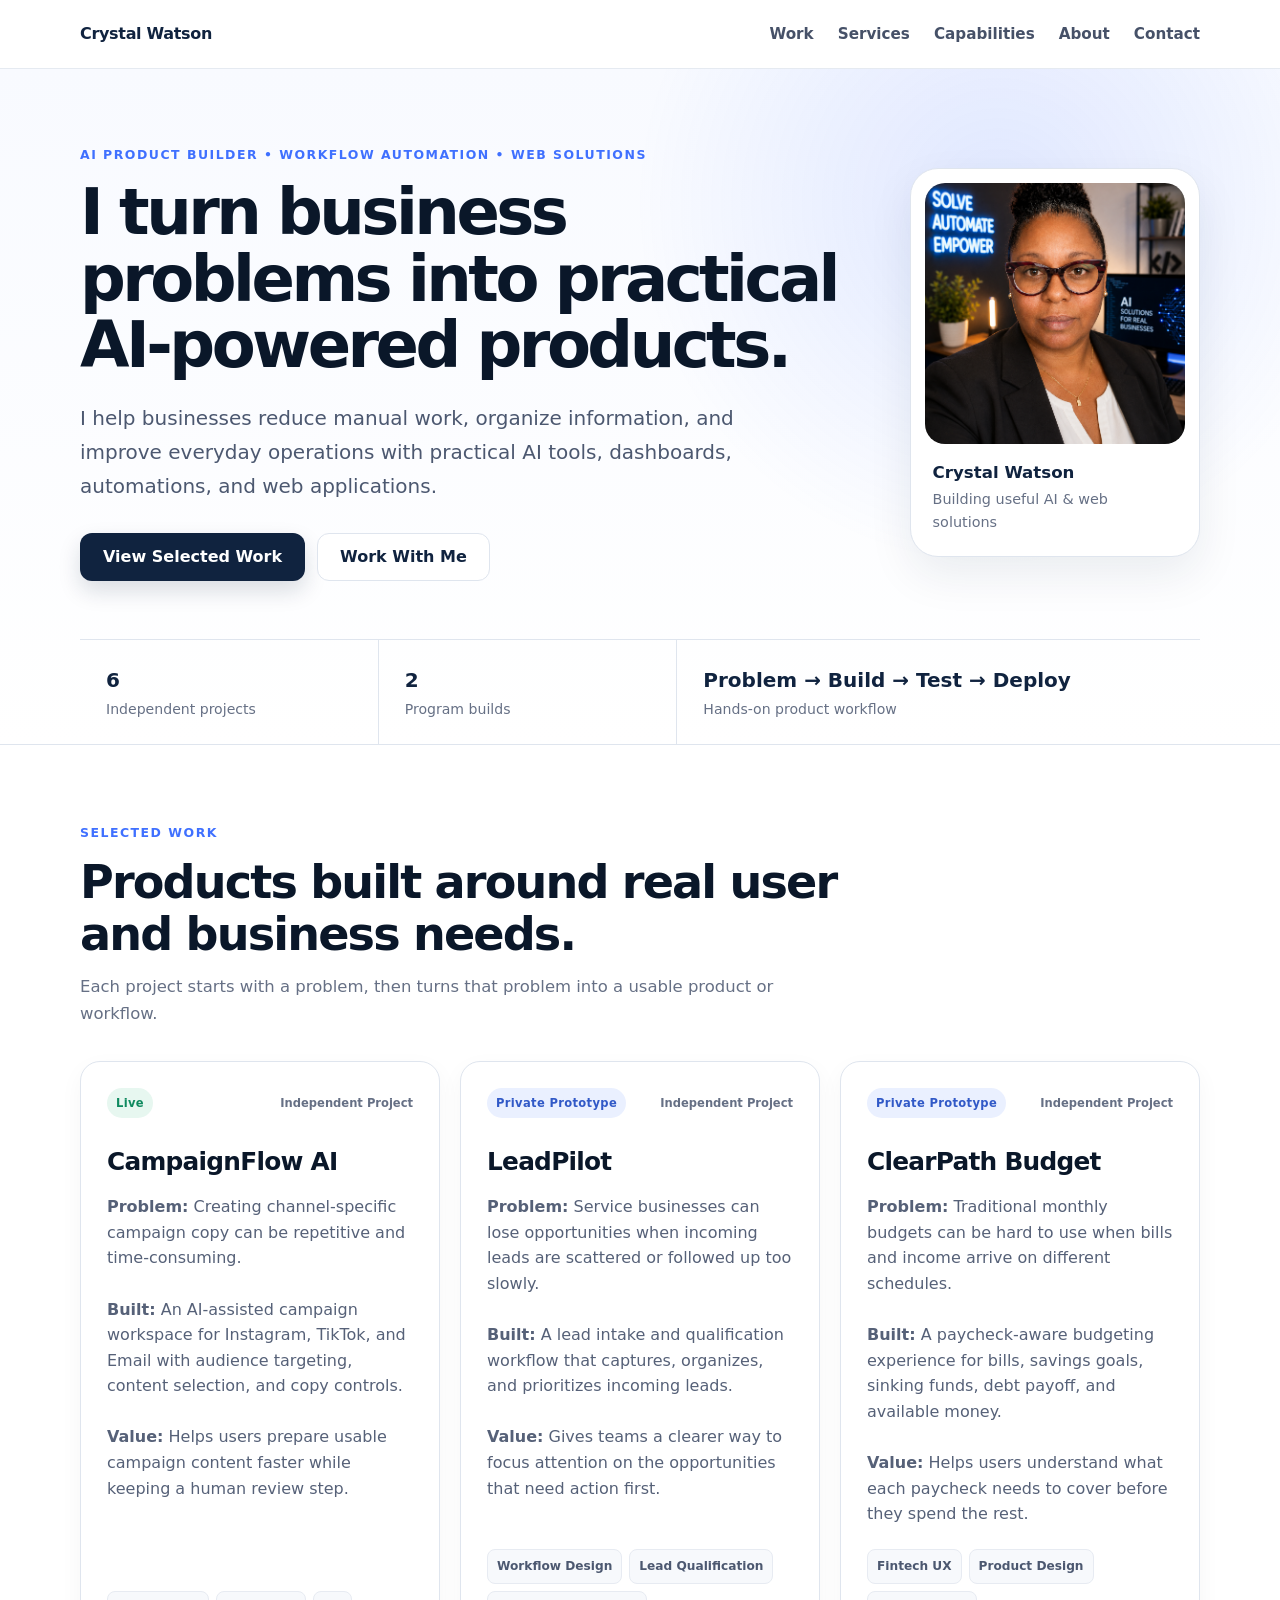
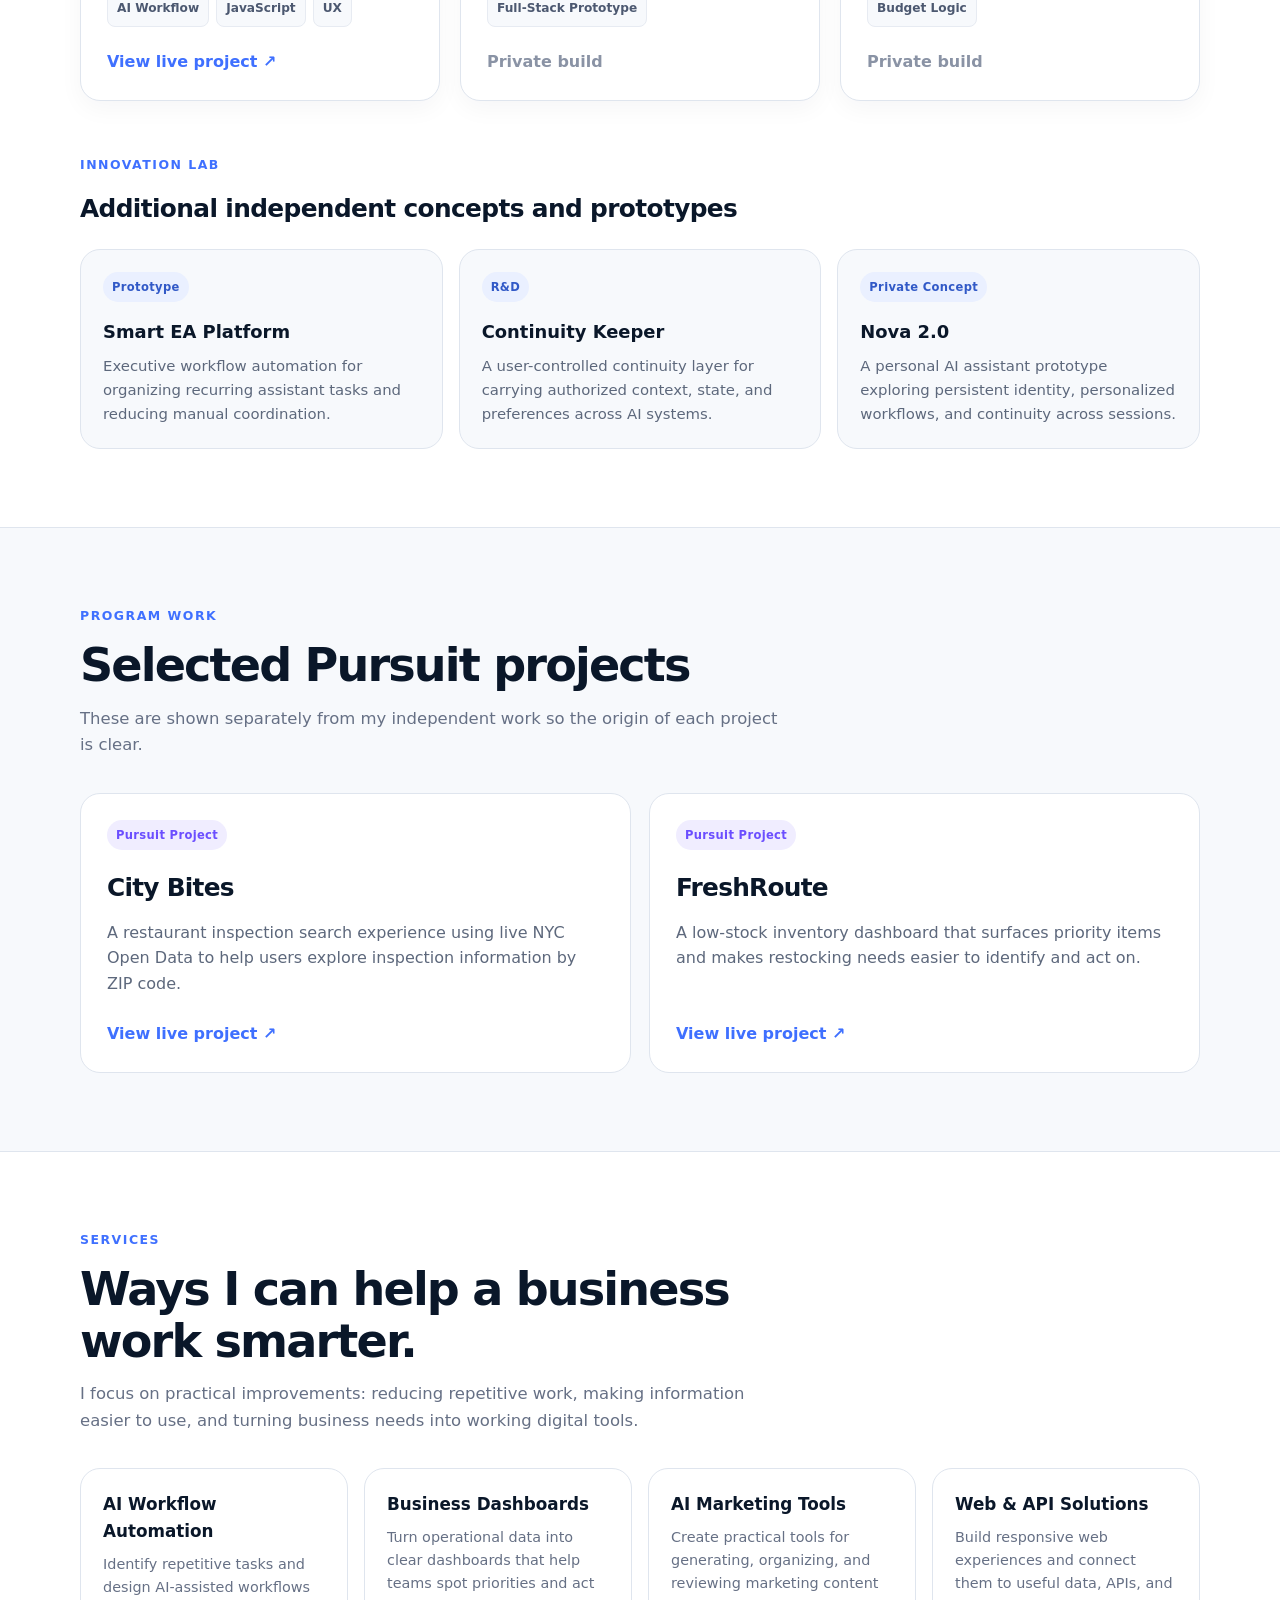
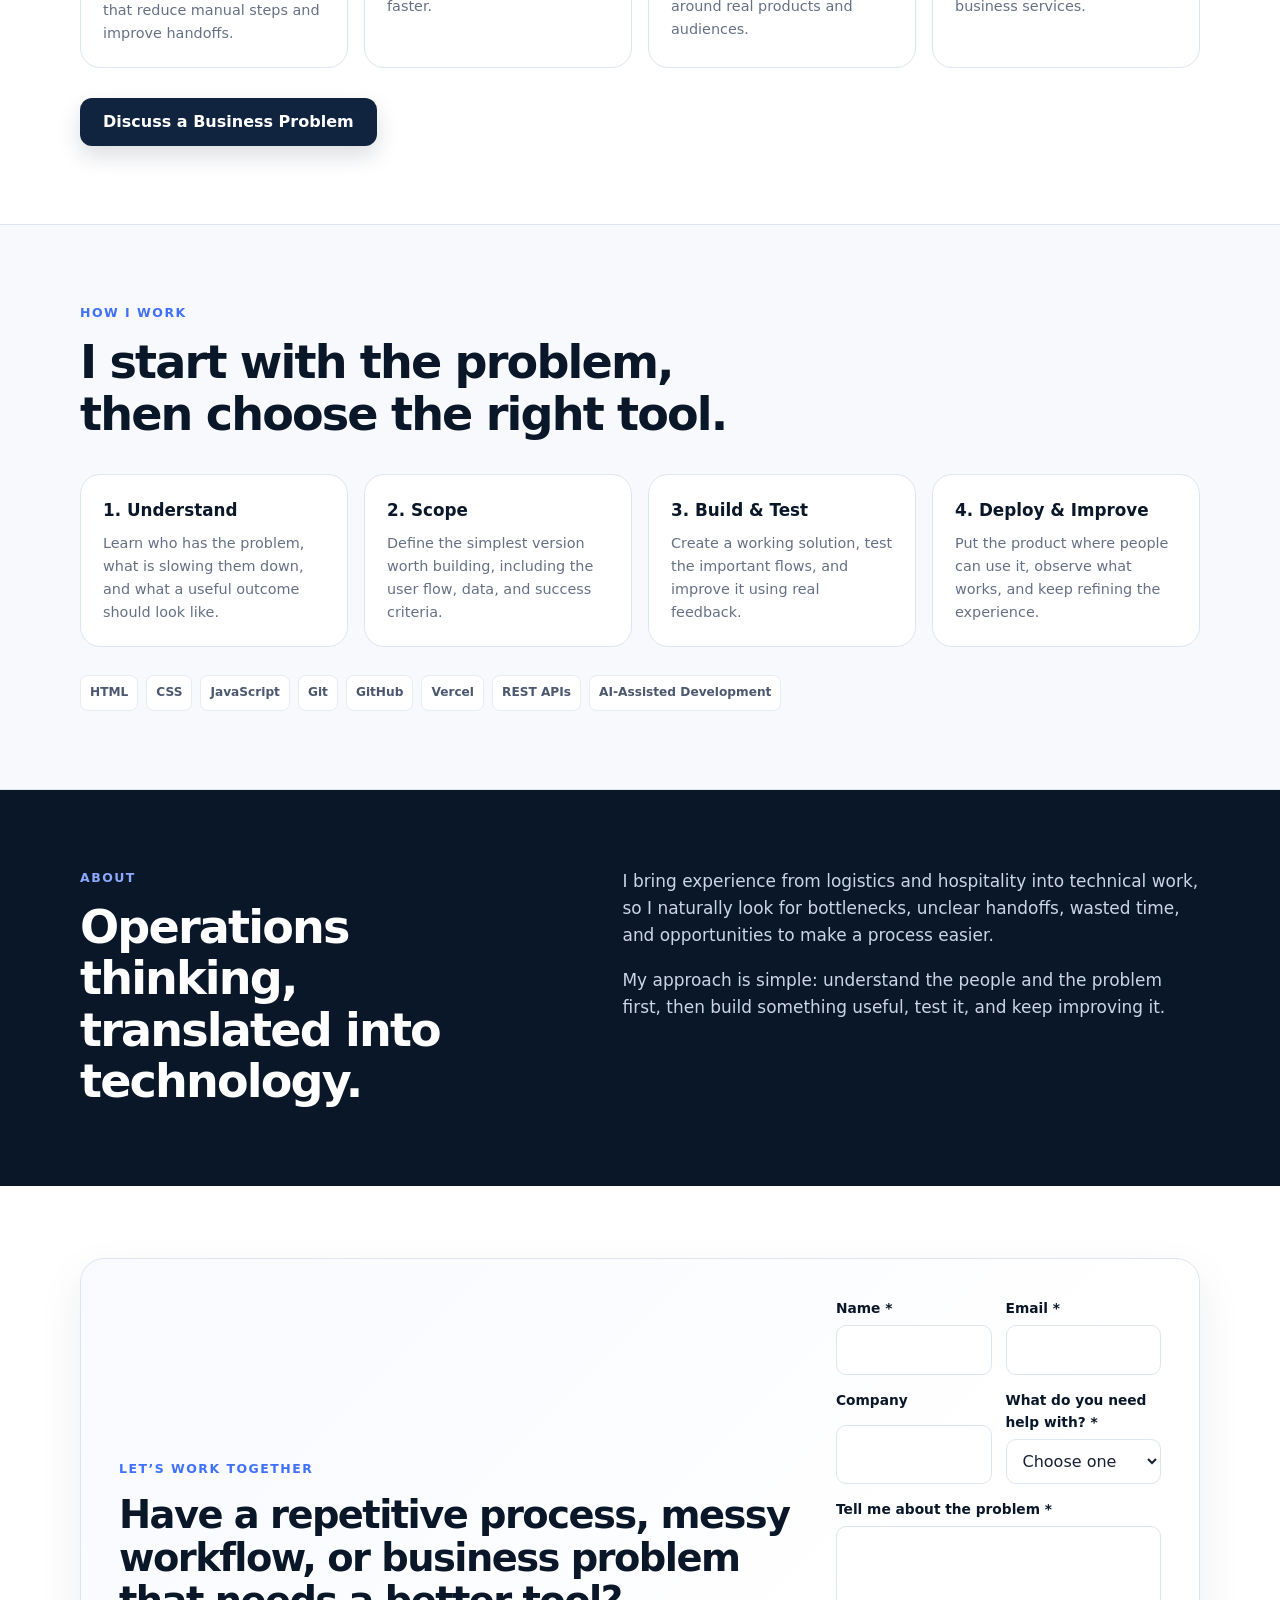
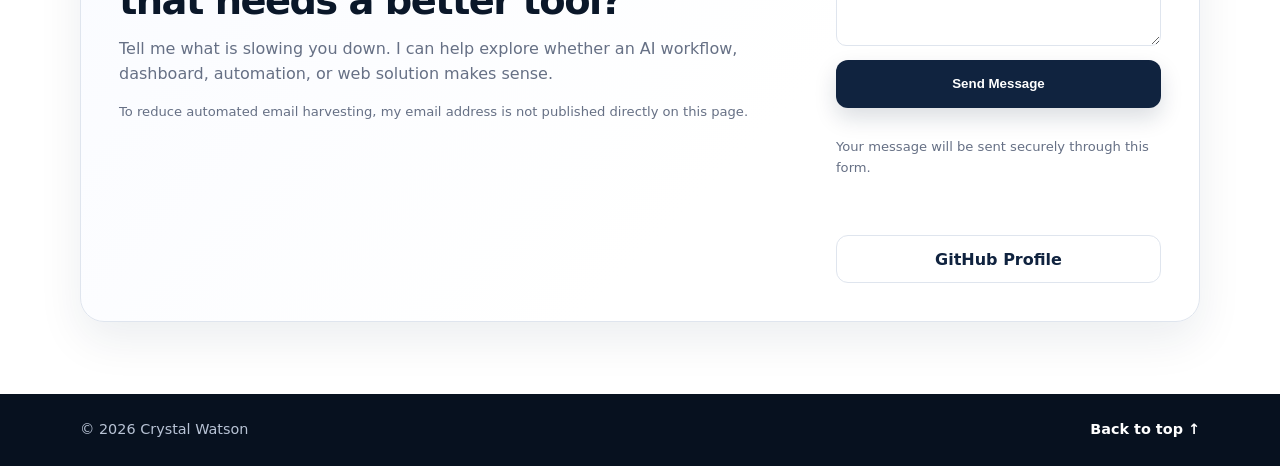
==== commit fb8f123c: "Update contact form helper text for backend delivery" ====
--- a/index.html
+++ b/index.html
@@ -355,8 +355,8 @@
             <input id="website" name="website" type="text" tabindex="-1" autocomplete="off">
           </div>
 
-          <button class="btn btn-primary" type="submit">Prepare Message</button>
-          <p class="form-note">Submitting prepares the message in your email app so you can review it before sending.</p>
+          <button class="btn btn-primary" type="submit">Send Message</button>
+          <p class="form-note">Your message will be sent securely through this form.</p>
           <p id="form-status" class="form-status" role="status" aria-live="polite"></p>
           <a class="btn btn-secondary" href="https://github.com/crystalwatson-art" target="_blank" rel="noopener noreferrer">GitHub Profile</a>
         </form>
@@ -373,4 +373,4 @@
 
   <script src="script.js"></script>
 </body>
-</html>
+</html>
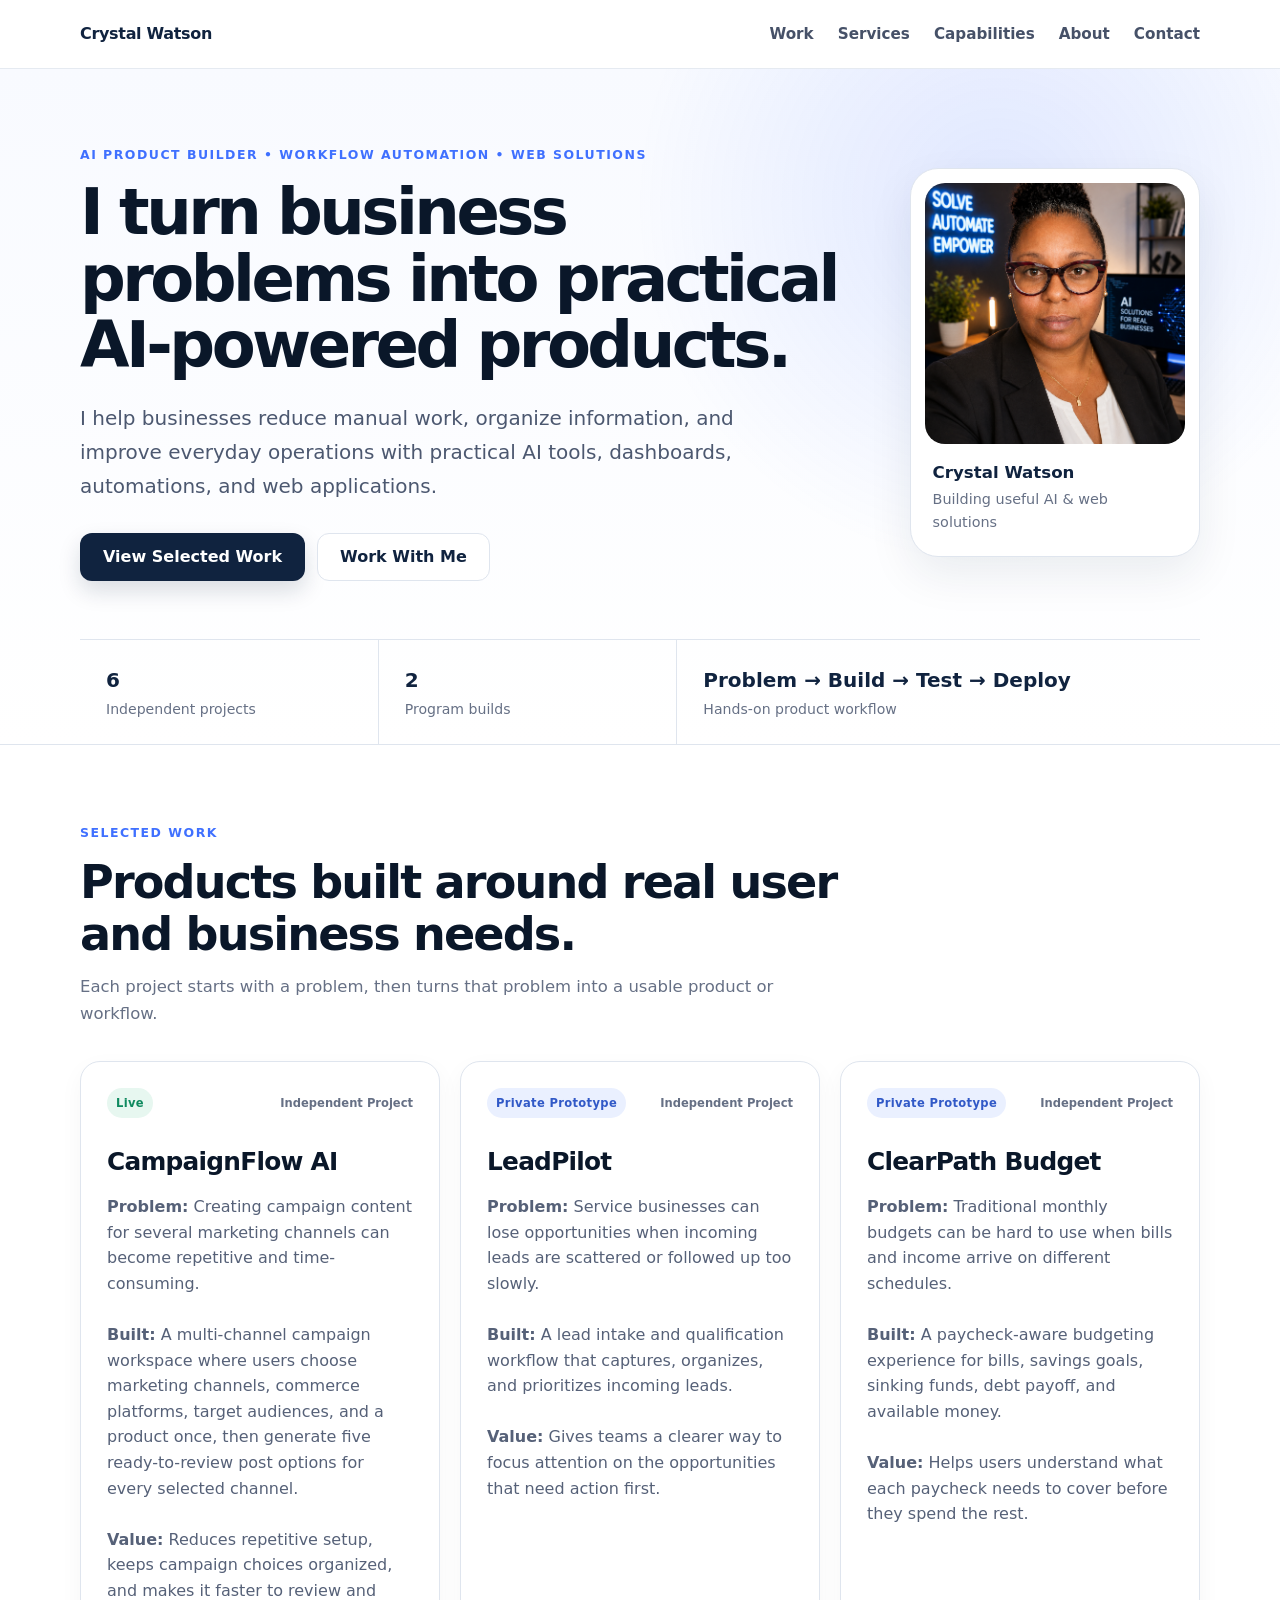
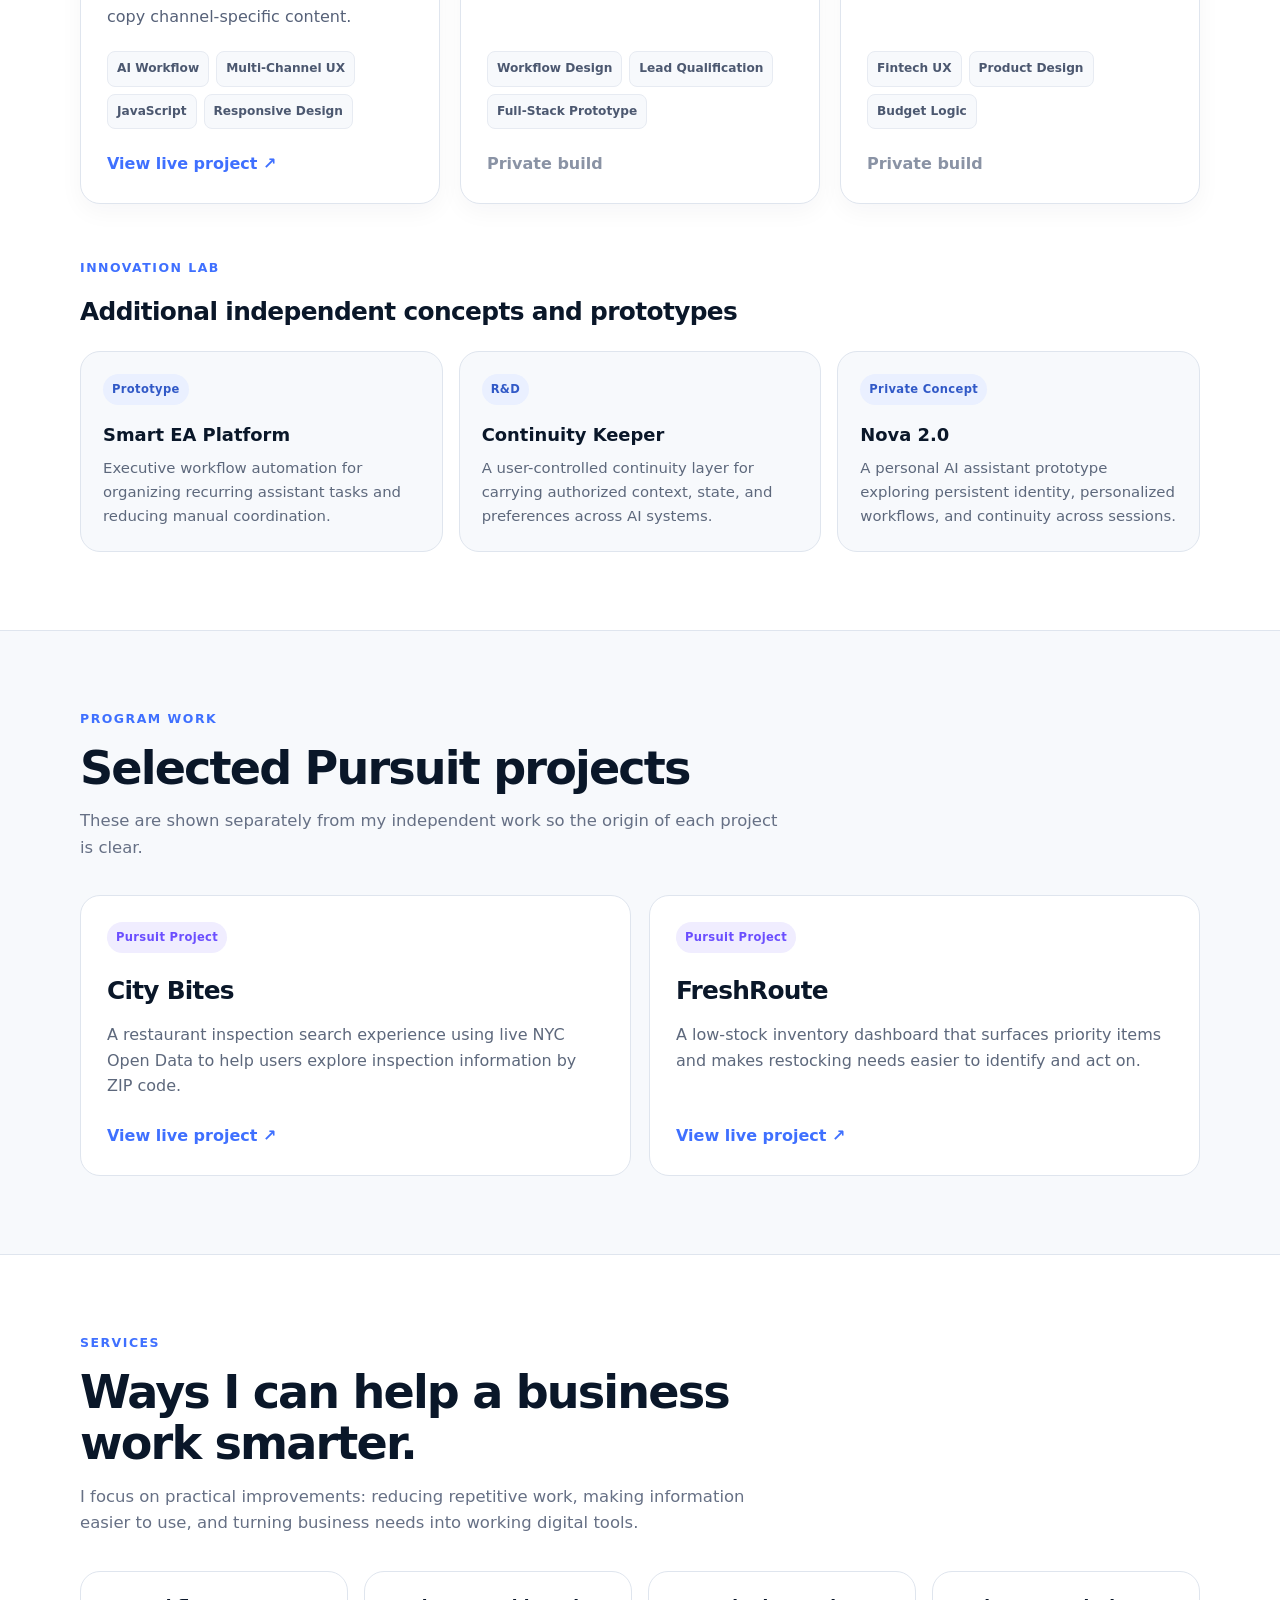
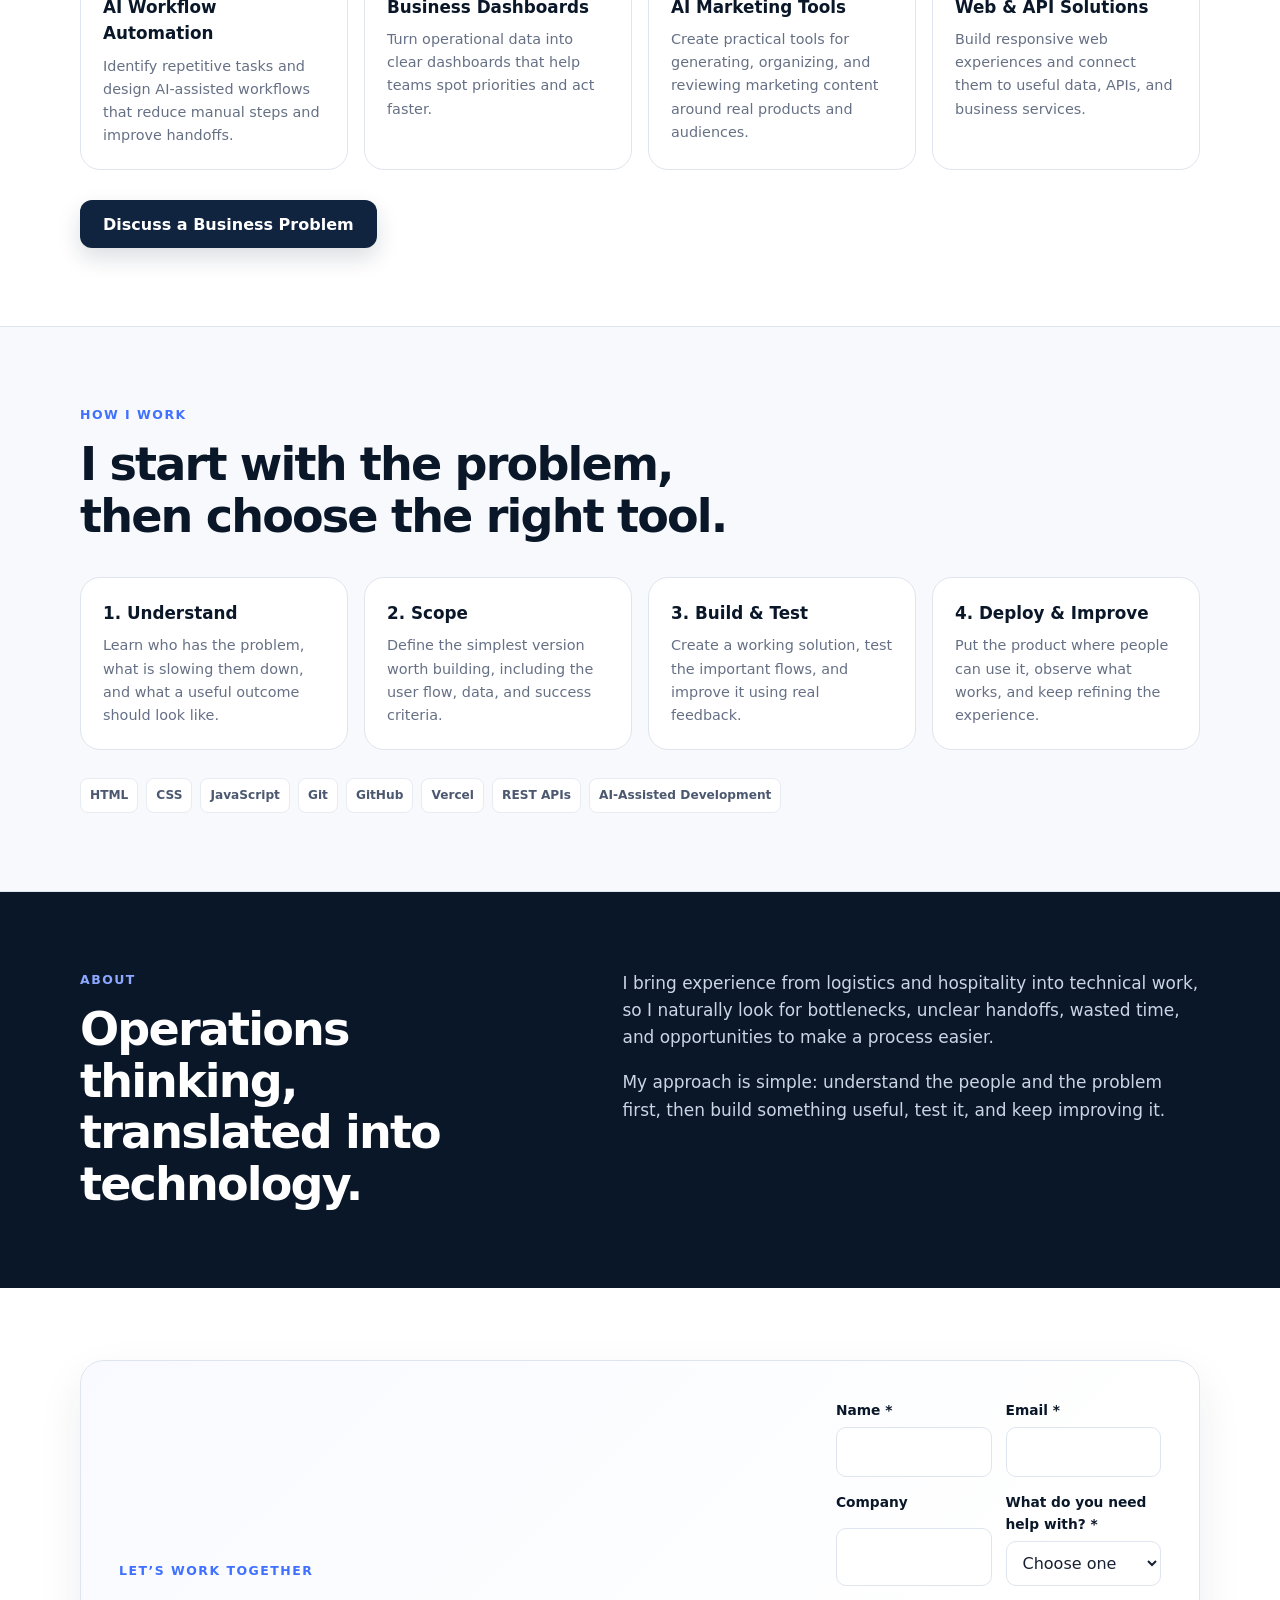
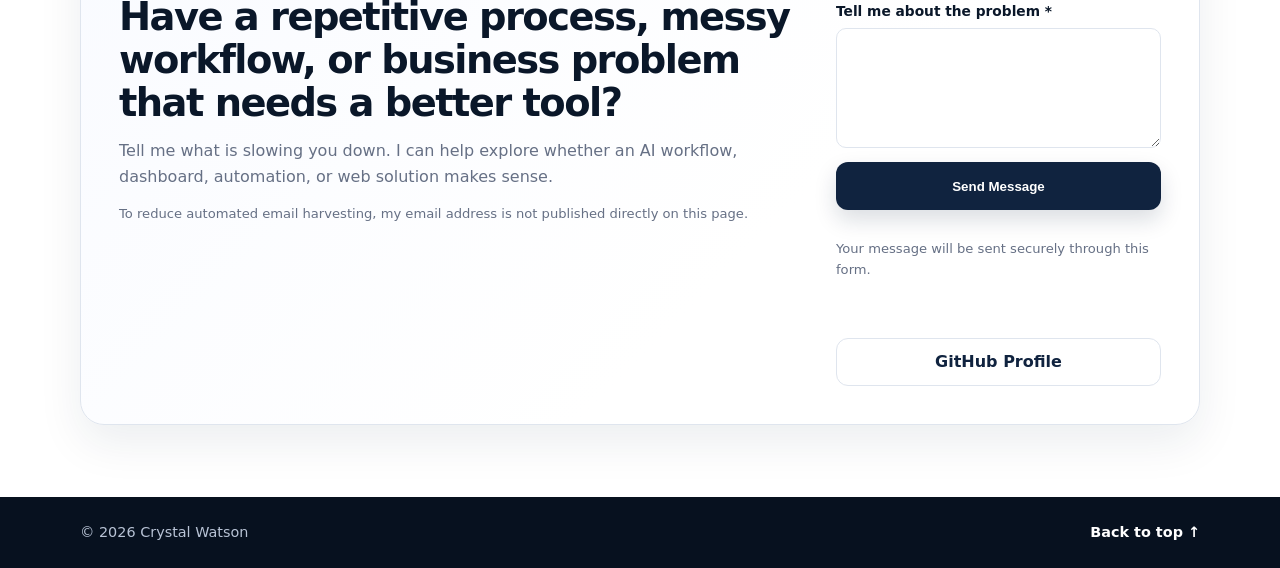
==== commit 430fd016: "Update portfolio with latest CampaignFlow version" ====
--- a/index.html
+++ b/index.html
@@ -139,11 +139,11 @@
               <span class="project-type">Independent Project</span>
             </div>
             <h3>CampaignFlow AI</h3>
-            <p class="project-summary"><strong>Problem:</strong> Creating channel-specific campaign copy can be repetitive and time-consuming.<br><br><strong>Built:</strong> An AI-assisted campaign workspace for Instagram, TikTok, and Email with audience targeting, content selection, and copy controls.<br><br><strong>Value:</strong> Helps users prepare usable campaign content faster while keeping a human review step.</p>
+            <p class="project-summary"><strong>Problem:</strong> Creating campaign content for several marketing channels can become repetitive and time-consuming.<br><br><strong>Built:</strong> A multi-channel campaign workspace where users choose marketing channels, commerce platforms, target audiences, and a product once, then generate five ready-to-review post options for every selected channel.<br><br><strong>Value:</strong> Reduces repetitive setup, keeps campaign choices organized, and makes it faster to review and copy channel-specific content.</p>
             <div class="project-meta" aria-label="CampaignFlow skills">
-              <span>AI Workflow</span><span>JavaScript</span><span>UX</span>
-            </div>
-            <a class="text-link" href="https://campaignflow-ai-phi.vercel.app" target="_blank" rel="noopener noreferrer">View live project <span aria-hidden="true">↗</span></a>
+              <span>AI Workflow</span><span>Multi-Channel UX</span><span>JavaScript</span><span>Responsive Design</span>
+            </div>
+            <a class="text-link" href="https://campaignflow-ai-git-campaignflow-commer-0d516f-crystalwatson-ai.vercel.app" target="_blank" rel="noopener noreferrer">View live project <span aria-hidden="true">↗</span></a>
           </article>
 
           <article class="project-card featured-card">
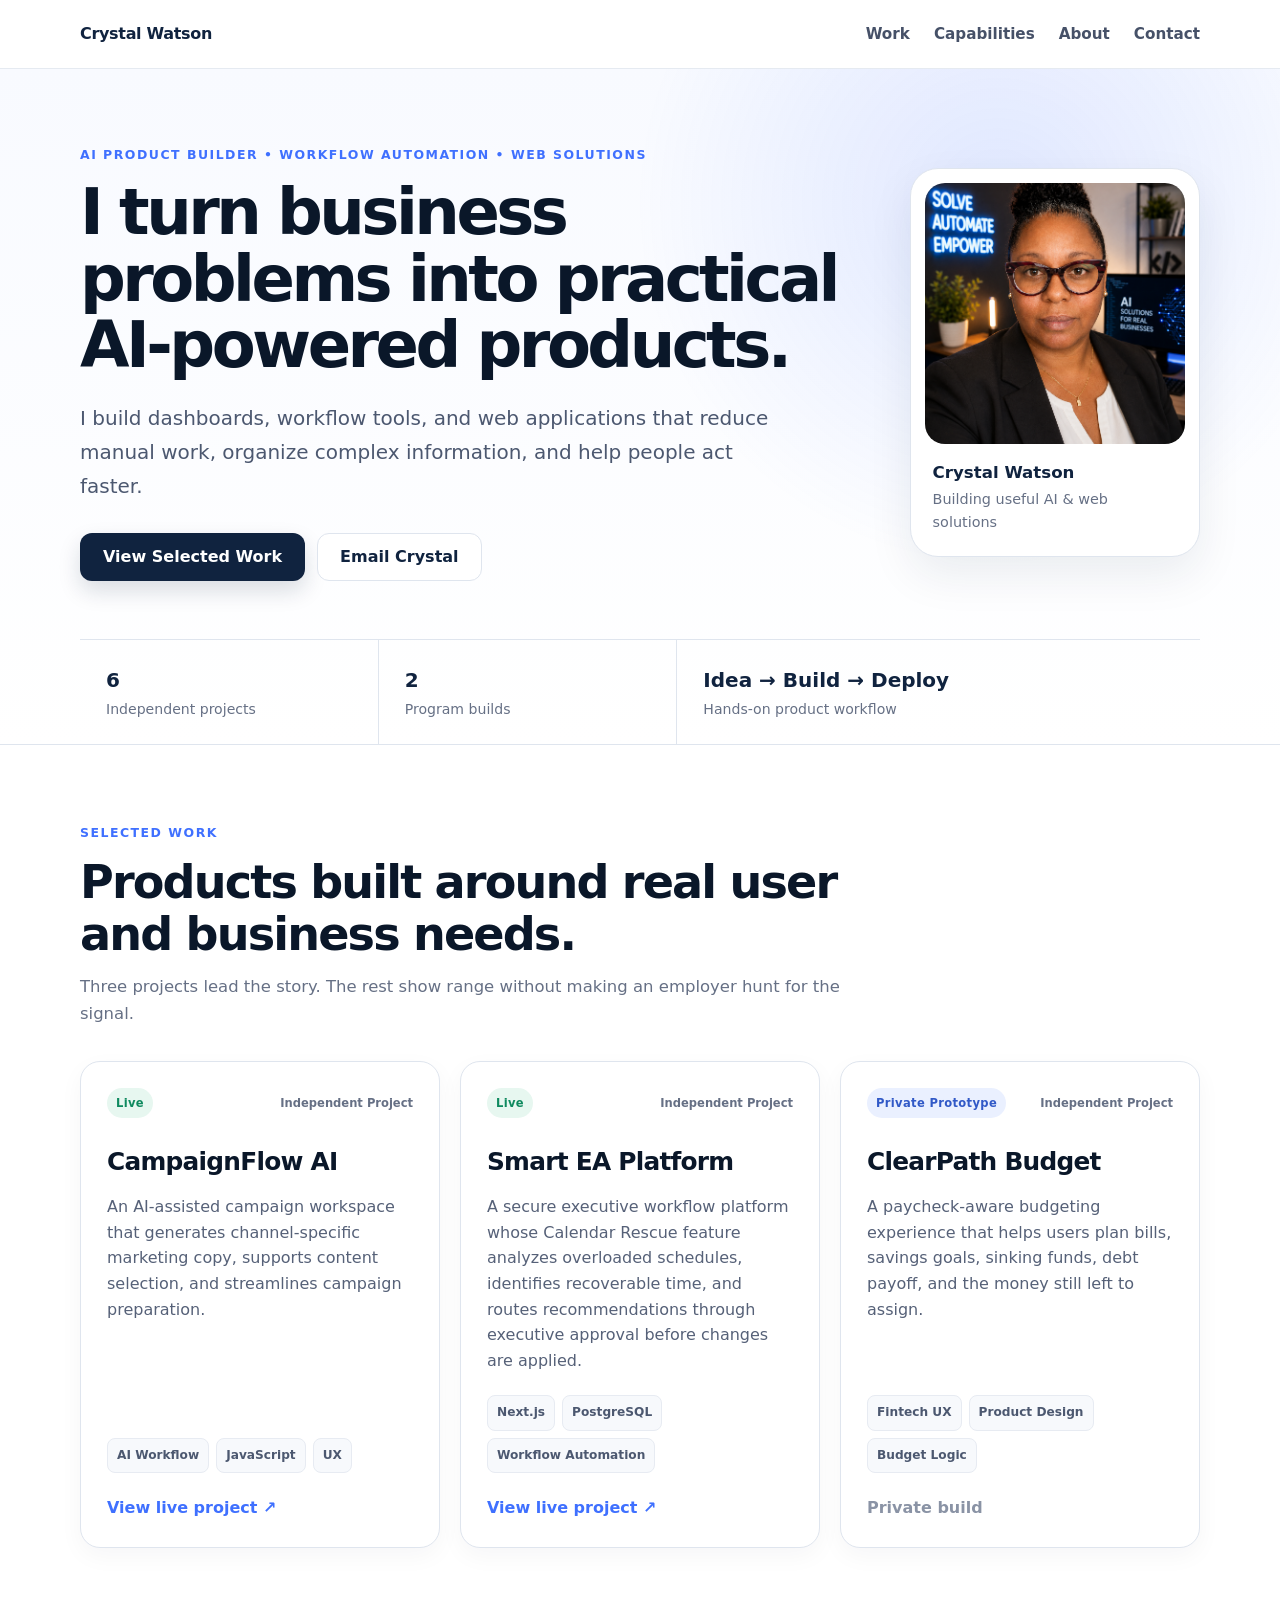
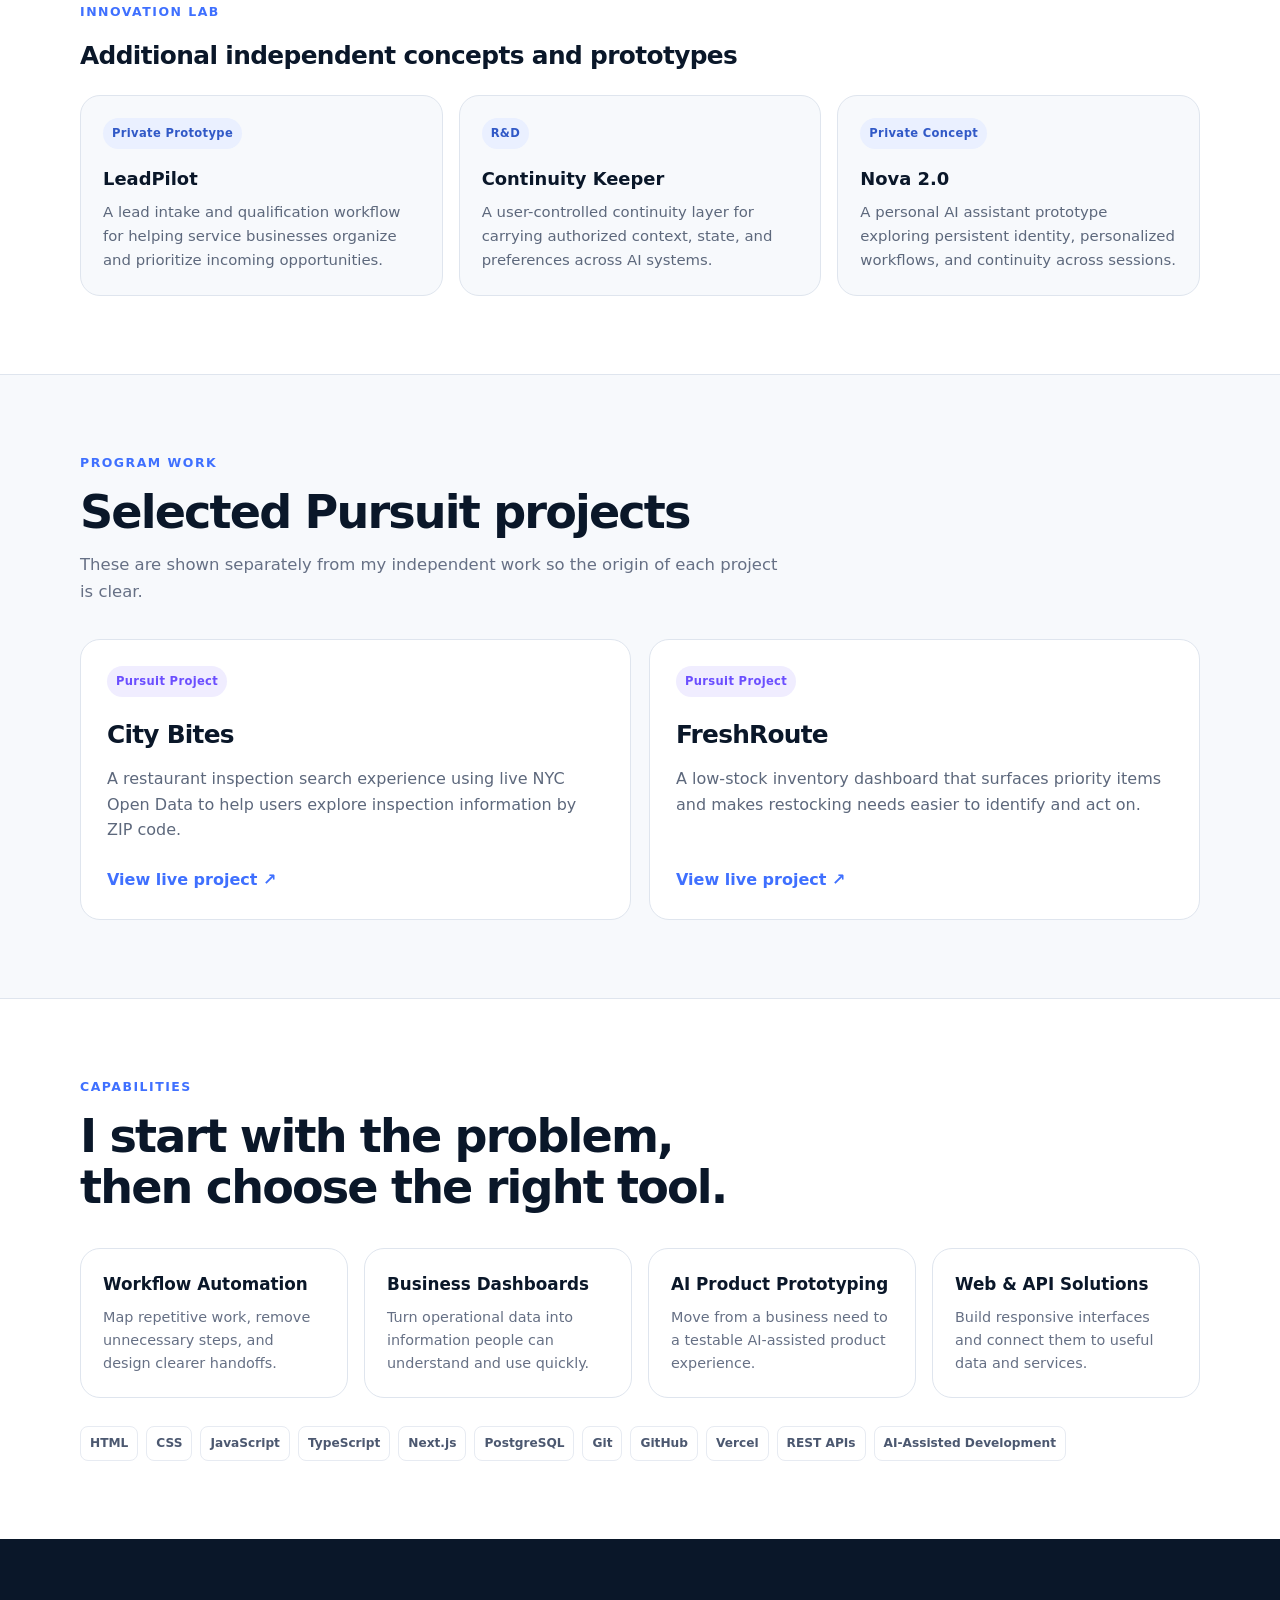
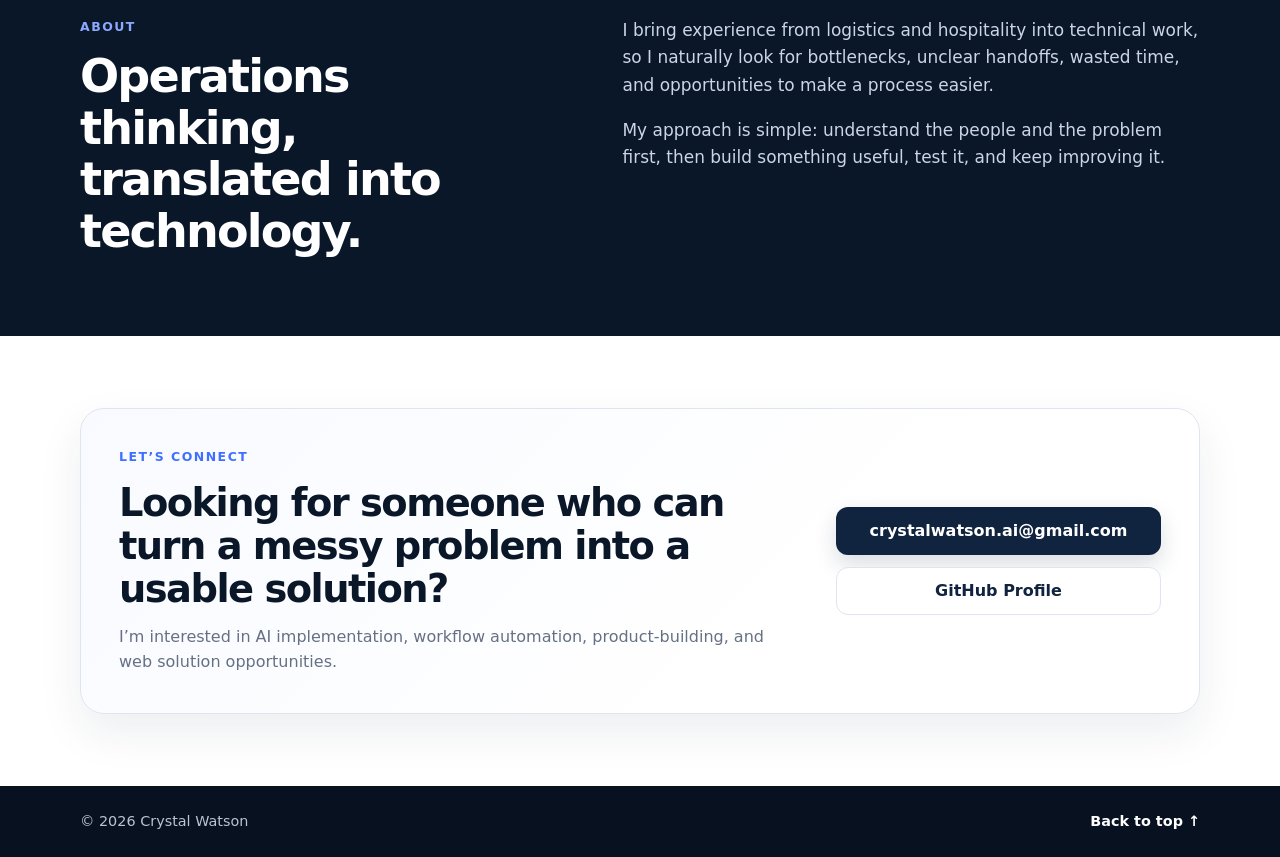
==== commit 386a4a8e: "Feature live Smart EA Platform" ====
--- a/index.html
+++ b/index.html
@@ -6,81 +6,6 @@
   <meta name="description" content="Crystal Watson builds practical AI products, workflow automations, dashboards, and web solutions for real business problems.">
   <title>Crystal Watson | AI Product Builder</title>
   <link rel="stylesheet" href="style.css">
-  <style>
-    .contact-form {
-      display: grid;
-      gap: 14px;
-    }
-
-    .form-grid {
-      display: grid;
-      grid-template-columns: repeat(2, minmax(0, 1fr));
-      gap: 14px;
-    }
-
-    .form-field {
-      display: grid;
-      gap: 6px;
-    }
-
-    .form-field.full {
-      grid-column: 1 / -1;
-    }
-
-    .form-field label {
-      color: var(--navy-deep);
-      font-size: 0.86rem;
-      font-weight: 750;
-    }
-
-    .form-field input,
-    .form-field select,
-    .form-field textarea {
-      width: 100%;
-      border: 1px solid var(--line);
-      border-radius: 10px;
-      background: #fff;
-      color: var(--ink);
-      font: inherit;
-      padding: 11px 12px;
-    }
-
-    .form-field textarea {
-      min-height: 120px;
-      resize: vertical;
-    }
-
-    .form-field input:focus,
-    .form-field select:focus,
-    .form-field textarea:focus {
-      outline: 3px solid rgba(63, 112, 255, 0.18);
-      border-color: var(--blue);
-    }
-
-    .form-note,
-    .form-status {
-      color: var(--muted);
-      font-size: 0.82rem;
-    }
-
-    .form-status {
-      min-height: 1.2em;
-    }
-
-    .hp-field {
-      position: absolute;
-      left: -9999px;
-      width: 1px;
-      height: 1px;
-      overflow: hidden;
-    }
-
-    @media (max-width: 680px) {
-      .form-grid {
-        grid-template-columns: 1fr;
-      }
-    }
-  </style>
 </head>
 <body>
   <header class="site-header">
@@ -88,7 +13,6 @@
       <a class="logo" href="#top" aria-label="Crystal Watson home">Crystal Watson</a>
       <nav aria-label="Primary navigation">
         <a href="#work">Work</a>
-        <a href="#services">Services</a>
         <a href="#capabilities">Capabilities</a>
         <a href="#about">About</a>
         <a href="#contact">Contact</a>
@@ -102,10 +26,10 @@
         <div class="hero-copy">
           <p class="eyebrow">AI Product Builder • Workflow Automation • Web Solutions</p>
           <h1>I turn business problems into practical AI-powered products.</h1>
-          <p class="hero-text">I help businesses reduce manual work, organize information, and improve everyday operations with practical AI tools, dashboards, automations, and web applications.</p>
+          <p class="hero-text">I build dashboards, workflow tools, and web applications that reduce manual work, organize complex information, and help people act faster.</p>
           <div class="hero-actions">
             <a class="btn btn-primary" href="#work">View Selected Work</a>
-            <a class="btn btn-secondary" href="#contact">Work With Me</a>
+            <a class="btn btn-secondary" href="mailto:crystalwatson.ai@gmail.com">Email Crystal</a>
           </div>
         </div>
         <div class="portrait-wrap">
@@ -120,7 +44,7 @@
       <div class="container proof-strip" aria-label="Portfolio highlights">
         <div><strong>6</strong><span>Independent projects</span></div>
         <div><strong>2</strong><span>Program builds</span></div>
-        <div><strong>Problem → Build → Test → Deploy</strong><span>Hands-on product workflow</span></div>
+        <div><strong>Idea → Build → Deploy</strong><span>Hands-on product workflow</span></div>
       </div>
     </section>
 
@@ -129,7 +53,7 @@
         <div class="section-heading">
           <p class="eyebrow">Selected Work</p>
           <h2>Products built around real user and business needs.</h2>
-          <p>Each project starts with a problem, then turns that problem into a usable product or workflow.</p>
+          <p>Three projects lead the story. The rest show range without making an employer hunt for the signal.</p>
         </div>
 
         <div class="featured-grid">
@@ -139,11 +63,24 @@
               <span class="project-type">Independent Project</span>
             </div>
             <h3>CampaignFlow AI</h3>
-            <p class="project-summary"><strong>Problem:</strong> Creating campaign content for several marketing channels can become repetitive and time-consuming.<br><br><strong>Built:</strong> A multi-channel campaign workspace where users choose marketing channels, commerce platforms, target audiences, and a product once, then generate five ready-to-review post options for every selected channel.<br><br><strong>Value:</strong> Reduces repetitive setup, keeps campaign choices organized, and makes it faster to review and copy channel-specific content.</p>
+            <p class="project-summary">An AI-assisted campaign workspace that generates channel-specific marketing copy, supports content selection, and streamlines campaign preparation.</p>
             <div class="project-meta" aria-label="CampaignFlow skills">
-              <span>AI Workflow</span><span>Multi-Channel UX</span><span>JavaScript</span><span>Responsive Design</span>
-            </div>
-            <a class="text-link" href="https://campaignflow-ai-git-campaignflow-commer-0d516f-crystalwatson-ai.vercel.app" target="_blank" rel="noopener noreferrer">View live project <span aria-hidden="true">↗</span></a>
+              <span>AI Workflow</span><span>JavaScript</span><span>UX</span>
+            </div>
+            <a class="text-link" href="https://campaignflow-ai-phi.vercel.app" target="_blank" rel="noopener noreferrer">View live project <span aria-hidden="true">↗</span></a>
+          </article>
+
+          <article class="project-card featured-card">
+            <div class="project-topline">
+              <span class="badge badge-live">Live</span>
+              <span class="project-type">Independent Project</span>
+            </div>
+            <h3>Smart EA Platform</h3>
+            <p class="project-summary">A secure executive workflow platform whose Calendar Rescue feature analyzes overloaded schedules, identifies recoverable time, and routes recommendations through executive approval before changes are applied.</p>
+            <div class="project-meta" aria-label="Smart EA skills">
+              <span>Next.js</span><span>PostgreSQL</span><span>Workflow Automation</span>
+            </div>
+            <a class="text-link" href="https://smart-ea-platform.vercel.app" target="_blank" rel="noopener noreferrer">View live project <span aria-hidden="true">↗</span></a>
           </article>
 
           <article class="project-card featured-card">
@@ -151,21 +88,8 @@
               <span class="badge">Private Prototype</span>
               <span class="project-type">Independent Project</span>
             </div>
-            <h3>LeadPilot</h3>
-            <p class="project-summary"><strong>Problem:</strong> Service businesses can lose opportunities when incoming leads are scattered or followed up too slowly.<br><br><strong>Built:</strong> A lead intake and qualification workflow that captures, organizes, and prioritizes incoming leads.<br><br><strong>Value:</strong> Gives teams a clearer way to focus attention on the opportunities that need action first.</p>
-            <div class="project-meta" aria-label="LeadPilot skills">
-              <span>Workflow Design</span><span>Lead Qualification</span><span>Full-Stack Prototype</span>
-            </div>
-            <span class="text-link muted-link">Private build</span>
-          </article>
-
-          <article class="project-card featured-card">
-            <div class="project-topline">
-              <span class="badge">Private Prototype</span>
-              <span class="project-type">Independent Project</span>
-            </div>
             <h3>ClearPath Budget</h3>
-            <p class="project-summary"><strong>Problem:</strong> Traditional monthly budgets can be hard to use when bills and income arrive on different schedules.<br><br><strong>Built:</strong> A paycheck-aware budgeting experience for bills, savings goals, sinking funds, debt payoff, and available money.<br><br><strong>Value:</strong> Helps users understand what each paycheck needs to cover before they spend the rest.</p>
+            <p class="project-summary">A paycheck-aware budgeting experience that helps users plan bills, savings goals, sinking funds, debt payoff, and the money still left to assign.</p>
             <div class="project-meta" aria-label="ClearPath Budget skills">
               <span>Fintech UX</span><span>Product Design</span><span>Budget Logic</span>
             </div>
@@ -180,9 +104,9 @@
 
         <div class="compact-grid">
           <article class="compact-card">
-            <span class="compact-status">Prototype</span>
-            <h4>Smart EA Platform</h4>
-            <p>Executive workflow automation for organizing recurring assistant tasks and reducing manual coordination.</p>
+            <span class="compact-status">Private Prototype</span>
+            <h4>LeadPilot</h4>
+            <p>A lead intake and qualification workflow for helping service businesses organize and prioritize incoming opportunities.</p>
           </article>
           <article class="compact-card">
             <span class="compact-status">R&amp;D</span>
@@ -228,67 +152,34 @@
       </div>
     </section>
 
-    <section id="services" class="section">
+    <section id="capabilities" class="section">
       <div class="container">
         <div class="section-heading compact-heading">
-          <p class="eyebrow">Services</p>
-          <h2>Ways I can help a business work smarter.</h2>
-          <p>I focus on practical improvements: reducing repetitive work, making information easier to use, and turning business needs into working digital tools.</p>
+          <p class="eyebrow">Capabilities</p>
+          <h2>I start with the problem, then choose the right tool.</h2>
         </div>
 
         <div class="capability-grid">
           <article>
-            <h3>AI Workflow Automation</h3>
-            <p>Identify repetitive tasks and design AI-assisted workflows that reduce manual steps and improve handoffs.</p>
+            <h3>Workflow Automation</h3>
+            <p>Map repetitive work, remove unnecessary steps, and design clearer handoffs.</p>
           </article>
           <article>
             <h3>Business Dashboards</h3>
-            <p>Turn operational data into clear dashboards that help teams spot priorities and act faster.</p>
-          </article>
-          <article>
-            <h3>AI Marketing Tools</h3>
-            <p>Create practical tools for generating, organizing, and reviewing marketing content around real products and audiences.</p>
-          </article>
-          <article>
-            <h3>Web & API Solutions</h3>
-            <p>Build responsive web experiences and connect them to useful data, APIs, and business services.</p>
-          </article>
-        </div>
-
-        <div class="hero-actions">
-          <a class="btn btn-primary" href="#contact">Discuss a Business Problem</a>
-        </div>
-      </div>
-    </section>
-
-    <section id="capabilities" class="section program-section">
-      <div class="container">
-        <div class="section-heading compact-heading">
-          <p class="eyebrow">How I Work</p>
-          <h2>I start with the problem, then choose the right tool.</h2>
-        </div>
-
-        <div class="capability-grid">
-          <article>
-            <h3>1. Understand</h3>
-            <p>Learn who has the problem, what is slowing them down, and what a useful outcome should look like.</p>
-          </article>
-          <article>
-            <h3>2. Scope</h3>
-            <p>Define the simplest version worth building, including the user flow, data, and success criteria.</p>
-          </article>
-          <article>
-            <h3>3. Build & Test</h3>
-            <p>Create a working solution, test the important flows, and improve it using real feedback.</p>
-          </article>
-          <article>
-            <h3>4. Deploy & Improve</h3>
-            <p>Put the product where people can use it, observe what works, and keep refining the experience.</p>
+            <p>Turn operational data into information people can understand and use quickly.</p>
+          </article>
+          <article>
+            <h3>AI Product Prototyping</h3>
+            <p>Move from a business need to a testable AI-assisted product experience.</p>
+          </article>
+          <article>
+            <h3>Web &amp; API Solutions</h3>
+            <p>Build responsive interfaces and connect them to useful data and services.</p>
           </article>
         </div>
 
         <div class="skills" aria-label="Technical skills">
-          <span>HTML</span><span>CSS</span><span>JavaScript</span><span>Git</span><span>GitHub</span><span>Vercel</span><span>REST APIs</span><span>AI-Assisted Development</span>
+          <span>HTML</span><span>CSS</span><span>JavaScript</span><span>TypeScript</span><span>Next.js</span><span>PostgreSQL</span><span>Git</span><span>GitHub</span><span>Vercel</span><span>REST APIs</span><span>AI-Assisted Development</span>
         </div>
       </div>
     </section>
@@ -309,57 +200,14 @@
     <section id="contact" class="contact-section">
       <div class="container contact-card">
         <div>
-          <p class="eyebrow">Let’s Work Together</p>
-          <h2>Have a repetitive process, messy workflow, or business problem that needs a better tool?</h2>
-          <p>Tell me what is slowing you down. I can help explore whether an AI workflow, dashboard, automation, or web solution makes sense.</p>
-          <p class="form-note">To reduce automated email harvesting, my email address is not published directly on this page.</p>
-        </div>
-
-        <form id="contact-form" class="contact-form" novalidate>
-          <div class="form-grid">
-            <div class="form-field">
-              <label for="contact-name">Name *</label>
-              <input id="contact-name" name="name" type="text" autocomplete="name" required>
-            </div>
-
-            <div class="form-field">
-              <label for="contact-email">Email *</label>
-              <input id="contact-email" name="email" type="email" autocomplete="email" required>
-            </div>
-
-            <div class="form-field">
-              <label for="contact-company">Company</label>
-              <input id="contact-company" name="company" type="text" autocomplete="organization">
-            </div>
-
-            <div class="form-field">
-              <label for="contact-need">What do you need help with? *</label>
-              <select id="contact-need" name="need" required>
-                <option value="">Choose one</option>
-                <option>AI workflow automation</option>
-                <option>Business dashboard</option>
-                <option>AI marketing tool</option>
-                <option>Web or API solution</option>
-                <option>Something else</option>
-              </select>
-            </div>
-
-            <div class="form-field full">
-              <label for="contact-message">Tell me about the problem *</label>
-              <textarea id="contact-message" name="message" required></textarea>
-            </div>
-          </div>
-
-          <div class="hp-field" aria-hidden="true">
-            <label for="website">Website</label>
-            <input id="website" name="website" type="text" tabindex="-1" autocomplete="off">
-          </div>
-
-          <button class="btn btn-primary" type="submit">Send Message</button>
-          <p class="form-note">Your message will be sent securely through this form.</p>
-          <p id="form-status" class="form-status" role="status" aria-live="polite"></p>
+          <p class="eyebrow">Let’s Connect</p>
+          <h2>Looking for someone who can turn a messy problem into a usable solution?</h2>
+          <p>I’m interested in AI implementation, workflow automation, product-building, and web solution opportunities.</p>
+        </div>
+        <div class="contact-actions">
+          <a class="btn btn-primary" href="mailto:crystalwatson.ai@gmail.com">crystalwatson.ai@gmail.com</a>
           <a class="btn btn-secondary" href="https://github.com/crystalwatson-art" target="_blank" rel="noopener noreferrer">GitHub Profile</a>
-        </form>
+        </div>
       </div>
     </section>
   </main>
@@ -373,4 +221,4 @@
 
   <script src="script.js"></script>
 </body>
-</html>+</html>
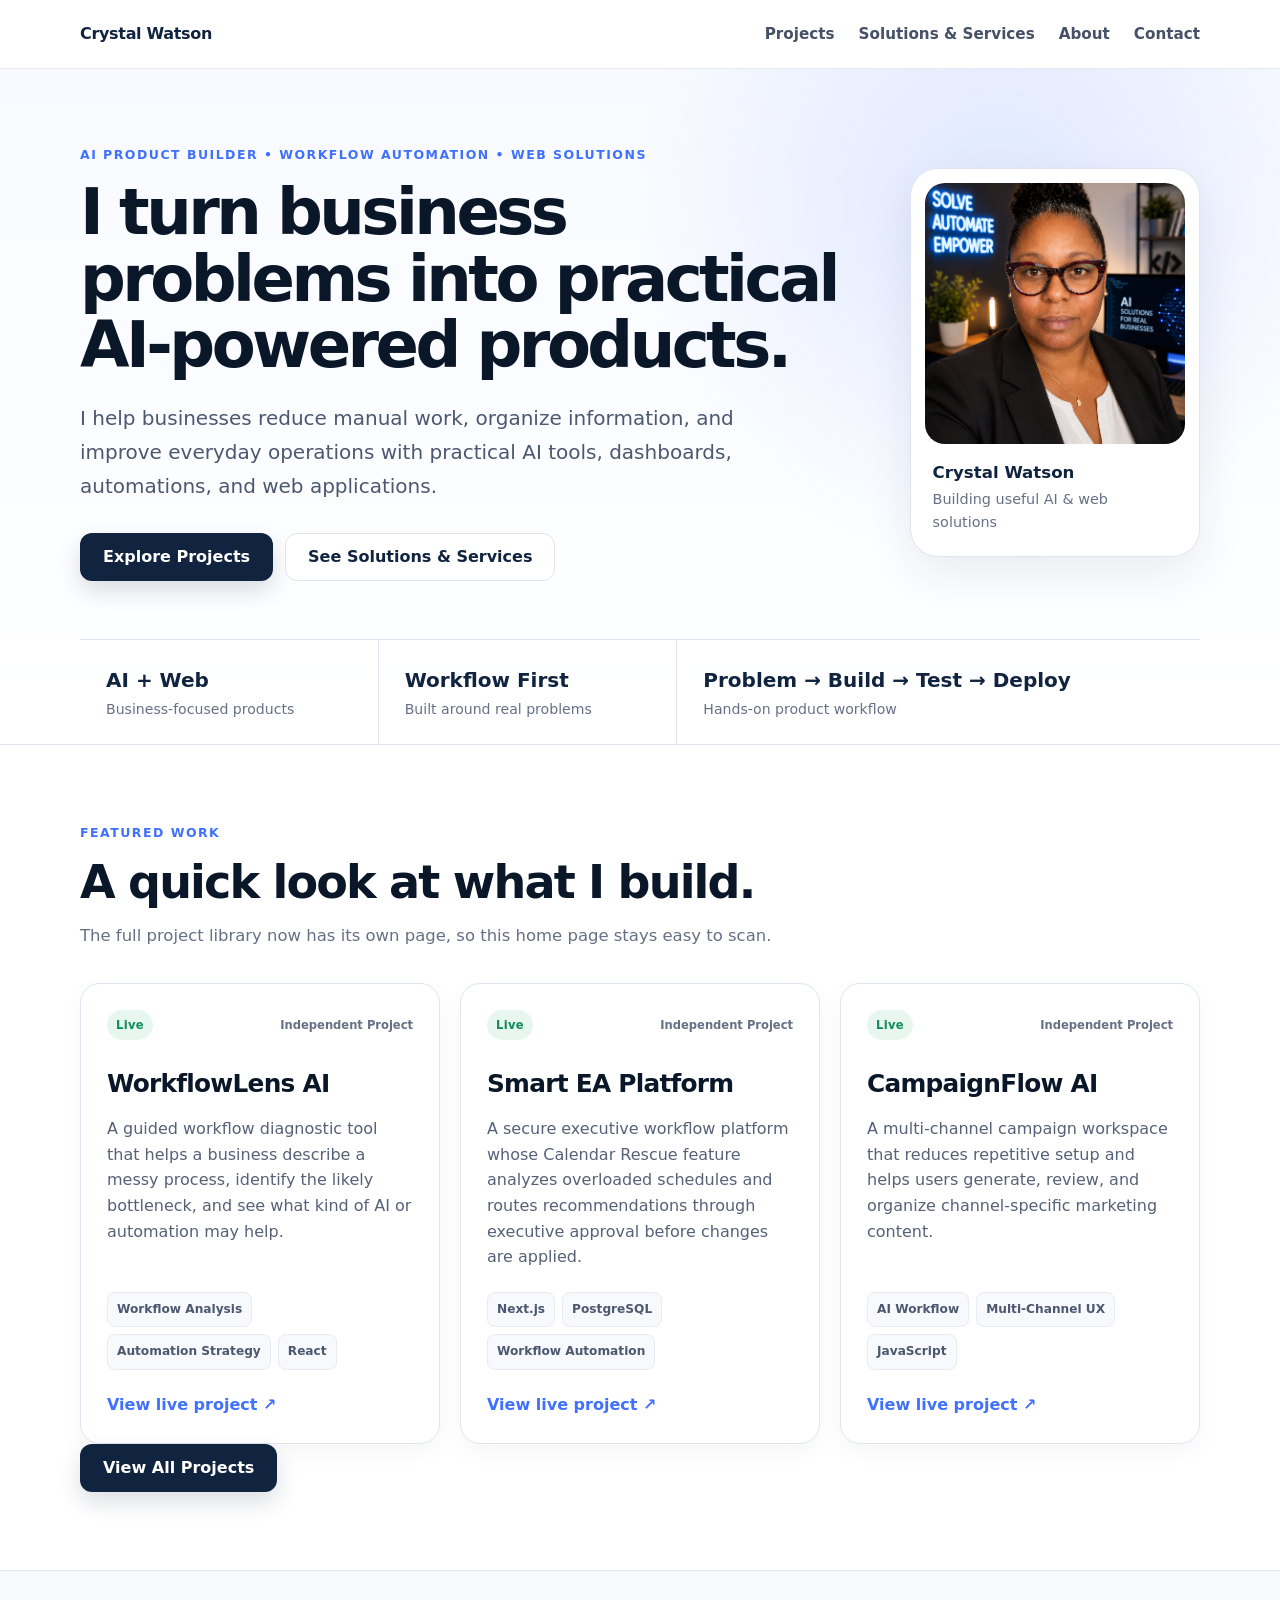
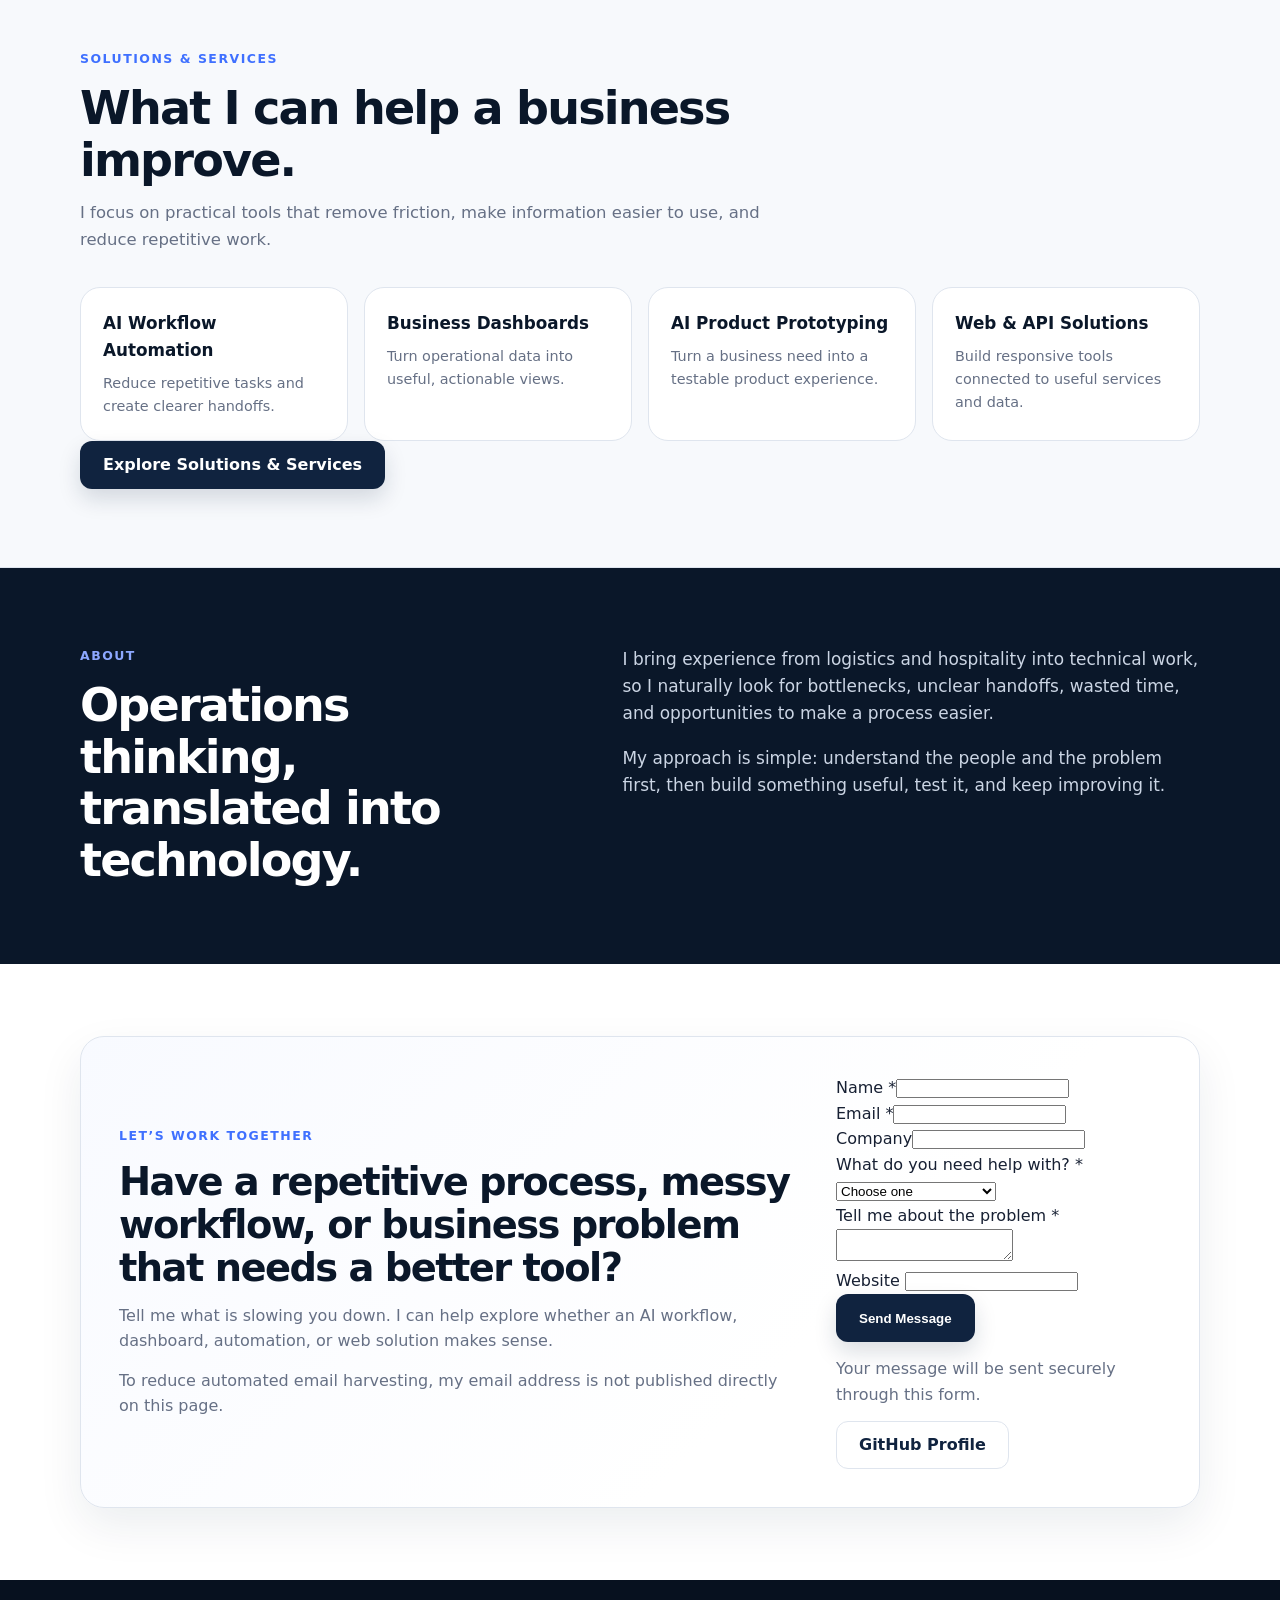
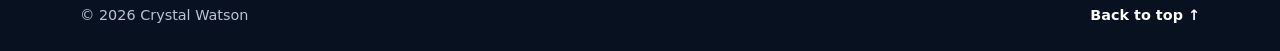
==== commit 0be1f526: "Restructure homepage and feature WorkflowLens" ====
--- a/index.html
+++ b/index.html
@@ -10,10 +10,10 @@
 <body>
   <header class="site-header">
     <div class="container nav-wrap">
-      <a class="logo" href="#top" aria-label="Crystal Watson home">Crystal Watson</a>
+      <a class="logo" href="index.html" aria-label="Crystal Watson home">Crystal Watson</a>
       <nav aria-label="Primary navigation">
-        <a href="#work">Work</a>
-        <a href="#capabilities">Capabilities</a>
+        <a href="projects.html">Projects</a>
+        <a href="services.html">Solutions & Services</a>
         <a href="#about">About</a>
         <a href="#contact">Contact</a>
       </nav>
@@ -26,10 +26,10 @@
         <div class="hero-copy">
           <p class="eyebrow">AI Product Builder • Workflow Automation • Web Solutions</p>
           <h1>I turn business problems into practical AI-powered products.</h1>
-          <p class="hero-text">I build dashboards, workflow tools, and web applications that reduce manual work, organize complex information, and help people act faster.</p>
+          <p class="hero-text">I help businesses reduce manual work, organize information, and improve everyday operations with practical AI tools, dashboards, automations, and web applications.</p>
           <div class="hero-actions">
-            <a class="btn btn-primary" href="#work">View Selected Work</a>
-            <a class="btn btn-secondary" href="mailto:crystalwatson.ai@gmail.com">Email Crystal</a>
+            <a class="btn btn-primary" href="projects.html">Explore Projects</a>
+            <a class="btn btn-secondary" href="services.html">See Solutions & Services</a>
           </div>
         </div>
         <div class="portrait-wrap">
@@ -42,18 +42,18 @@
       </div>
 
       <div class="container proof-strip" aria-label="Portfolio highlights">
-        <div><strong>6</strong><span>Independent projects</span></div>
-        <div><strong>2</strong><span>Program builds</span></div>
-        <div><strong>Idea → Build → Deploy</strong><span>Hands-on product workflow</span></div>
+        <div><strong>AI + Web</strong><span>Business-focused products</span></div>
+        <div><strong>Workflow First</strong><span>Built around real problems</span></div>
+        <div><strong>Problem → Build → Test → Deploy</strong><span>Hands-on product workflow</span></div>
       </div>
     </section>
 
-    <section id="work" class="section">
+    <section class="section">
       <div class="container">
         <div class="section-heading">
-          <p class="eyebrow">Selected Work</p>
-          <h2>Products built around real user and business needs.</h2>
-          <p>Three projects lead the story. The rest show range without making an employer hunt for the signal.</p>
+          <p class="eyebrow">Featured Work</p>
+          <h2>A quick look at what I build.</h2>
+          <p>The full project library now has its own page, so this home page stays easy to scan.</p>
         </div>
 
         <div class="featured-grid">
@@ -62,12 +62,10 @@
               <span class="badge badge-live">Live</span>
               <span class="project-type">Independent Project</span>
             </div>
-            <h3>CampaignFlow AI</h3>
-            <p class="project-summary">An AI-assisted campaign workspace that generates channel-specific marketing copy, supports content selection, and streamlines campaign preparation.</p>
-            <div class="project-meta" aria-label="CampaignFlow skills">
-              <span>AI Workflow</span><span>JavaScript</span><span>UX</span>
-            </div>
-            <a class="text-link" href="https://campaignflow-ai-phi.vercel.app" target="_blank" rel="noopener noreferrer">View live project <span aria-hidden="true">↗</span></a>
+            <h3>WorkflowLens AI</h3>
+            <p class="project-summary">A guided workflow diagnostic tool that helps a business describe a messy process, identify the likely bottleneck, and see what kind of AI or automation may help.</p>
+            <div class="project-meta"><span>Workflow Analysis</span><span>Automation Strategy</span><span>React</span></div>
+            <a class="text-link" href="https://workflowlens-ai.lovable.app" target="_blank" rel="noopener noreferrer">View live project <span aria-hidden="true">↗</span></a>
           </article>
 
           <article class="project-card featured-card">
@@ -76,110 +74,46 @@
               <span class="project-type">Independent Project</span>
             </div>
             <h3>Smart EA Platform</h3>
-            <p class="project-summary">A secure executive workflow platform whose Calendar Rescue feature analyzes overloaded schedules, identifies recoverable time, and routes recommendations through executive approval before changes are applied.</p>
-            <div class="project-meta" aria-label="Smart EA skills">
-              <span>Next.js</span><span>PostgreSQL</span><span>Workflow Automation</span>
-            </div>
+            <p class="project-summary">A secure executive workflow platform whose Calendar Rescue feature analyzes overloaded schedules and routes recommendations through executive approval before changes are applied.</p>
+            <div class="project-meta"><span>Next.js</span><span>PostgreSQL</span><span>Workflow Automation</span></div>
             <a class="text-link" href="https://smart-ea-platform.vercel.app" target="_blank" rel="noopener noreferrer">View live project <span aria-hidden="true">↗</span></a>
           </article>
 
           <article class="project-card featured-card">
             <div class="project-topline">
-              <span class="badge">Private Prototype</span>
+              <span class="badge badge-live">Live</span>
               <span class="project-type">Independent Project</span>
             </div>
-            <h3>ClearPath Budget</h3>
-            <p class="project-summary">A paycheck-aware budgeting experience that helps users plan bills, savings goals, sinking funds, debt payoff, and the money still left to assign.</p>
-            <div class="project-meta" aria-label="ClearPath Budget skills">
-              <span>Fintech UX</span><span>Product Design</span><span>Budget Logic</span>
-            </div>
-            <span class="text-link muted-link">Private build</span>
+            <h3>CampaignFlow AI</h3>
+            <p class="project-summary">A multi-channel campaign workspace that reduces repetitive setup and helps users generate, review, and organize channel-specific marketing content.</p>
+            <div class="project-meta"><span>AI Workflow</span><span>Multi-Channel UX</span><span>JavaScript</span></div>
+            <a class="text-link" href="https://campaignflow-ai-phi.vercel.app" target="_blank" rel="noopener noreferrer">View live project <span aria-hidden="true">↗</span></a>
           </article>
         </div>
 
-        <div class="subsection-heading">
-          <p class="eyebrow">Innovation Lab</p>
-          <h3>Additional independent concepts and prototypes</h3>
-        </div>
-
-        <div class="compact-grid">
-          <article class="compact-card">
-            <span class="compact-status">Private Prototype</span>
-            <h4>LeadPilot</h4>
-            <p>A lead intake and qualification workflow for helping service businesses organize and prioritize incoming opportunities.</p>
-          </article>
-          <article class="compact-card">
-            <span class="compact-status">R&amp;D</span>
-            <h4>Continuity Keeper</h4>
-            <p>A user-controlled continuity layer for carrying authorized context, state, and preferences across AI systems.</p>
-          </article>
-          <article class="compact-card">
-            <span class="compact-status">Private Concept</span>
-            <h4>Nova 2.0</h4>
-            <p>A personal AI assistant prototype exploring persistent identity, personalized workflows, and continuity across sessions.</p>
-          </article>
+        <div class="section-cta">
+          <a class="btn btn-primary" href="projects.html">View All Projects</a>
         </div>
       </div>
     </section>
 
-    <section class="section program-section" aria-labelledby="program-work-title">
+    <section class="section program-section">
       <div class="container">
         <div class="section-heading compact-heading">
-          <p class="eyebrow">Program Work</p>
-          <h2 id="program-work-title">Selected Pursuit projects</h2>
-          <p>These are shown separately from my independent work so the origin of each project is clear.</p>
-        </div>
-
-        <div class="program-grid">
-          <article class="program-card">
-            <div>
-              <span class="badge badge-program">Pursuit Project</span>
-              <h3>City Bites</h3>
-              <p>A restaurant inspection search experience using live NYC Open Data to help users explore inspection information by ZIP code.</p>
-            </div>
-            <a class="text-link" href="https://city-bites-blue.vercel.app" target="_blank" rel="noopener noreferrer">View live project <span aria-hidden="true">↗</span></a>
-          </article>
-
-          <article class="program-card">
-            <div>
-              <span class="badge badge-program">Pursuit Project</span>
-              <h3>FreshRoute</h3>
-              <p>A low-stock inventory dashboard that surfaces priority items and makes restocking needs easier to identify and act on.</p>
-            </div>
-            <a class="text-link" href="https://freshroute-low-stock-tool.vercel.app" target="_blank" rel="noopener noreferrer">View live project <span aria-hidden="true">↗</span></a>
-          </article>
-        </div>
-      </div>
-    </section>
-
-    <section id="capabilities" class="section">
-      <div class="container">
-        <div class="section-heading compact-heading">
-          <p class="eyebrow">Capabilities</p>
-          <h2>I start with the problem, then choose the right tool.</h2>
+          <p class="eyebrow">Solutions & Services</p>
+          <h2>What I can help a business improve.</h2>
+          <p>I focus on practical tools that remove friction, make information easier to use, and reduce repetitive work.</p>
         </div>
 
         <div class="capability-grid">
-          <article>
-            <h3>Workflow Automation</h3>
-            <p>Map repetitive work, remove unnecessary steps, and design clearer handoffs.</p>
-          </article>
-          <article>
-            <h3>Business Dashboards</h3>
-            <p>Turn operational data into information people can understand and use quickly.</p>
-          </article>
-          <article>
-            <h3>AI Product Prototyping</h3>
-            <p>Move from a business need to a testable AI-assisted product experience.</p>
-          </article>
-          <article>
-            <h3>Web &amp; API Solutions</h3>
-            <p>Build responsive interfaces and connect them to useful data and services.</p>
-          </article>
+          <article><h3>AI Workflow Automation</h3><p>Reduce repetitive tasks and create clearer handoffs.</p></article>
+          <article><h3>Business Dashboards</h3><p>Turn operational data into useful, actionable views.</p></article>
+          <article><h3>AI Product Prototyping</h3><p>Turn a business need into a testable product experience.</p></article>
+          <article><h3>Web & API Solutions</h3><p>Build responsive tools connected to useful services and data.</p></article>
         </div>
 
-        <div class="skills" aria-label="Technical skills">
-          <span>HTML</span><span>CSS</span><span>JavaScript</span><span>TypeScript</span><span>Next.js</span><span>PostgreSQL</span><span>Git</span><span>GitHub</span><span>Vercel</span><span>REST APIs</span><span>AI-Assisted Development</span>
+        <div class="section-cta">
+          <a class="btn btn-primary" href="services.html">Explore Solutions & Services</a>
         </div>
       </div>
     </section>
@@ -200,14 +134,41 @@
     <section id="contact" class="contact-section">
       <div class="container contact-card">
         <div>
-          <p class="eyebrow">Let’s Connect</p>
-          <h2>Looking for someone who can turn a messy problem into a usable solution?</h2>
-          <p>I’m interested in AI implementation, workflow automation, product-building, and web solution opportunities.</p>
+          <p class="eyebrow">Let’s Work Together</p>
+          <h2>Have a repetitive process, messy workflow, or business problem that needs a better tool?</h2>
+          <p>Tell me what is slowing you down. I can help explore whether an AI workflow, dashboard, automation, or web solution makes sense.</p>
+          <p class="form-note">To reduce automated email harvesting, my email address is not published directly on this page.</p>
         </div>
-        <div class="contact-actions">
-          <a class="btn btn-primary" href="mailto:crystalwatson.ai@gmail.com">crystalwatson.ai@gmail.com</a>
+
+        <form id="contact-form" class="contact-form" novalidate>
+          <div class="form-grid">
+            <div class="form-field"><label for="contact-name">Name *</label><input id="contact-name" name="name" type="text" autocomplete="name" required></div>
+            <div class="form-field"><label for="contact-email">Email *</label><input id="contact-email" name="email" type="email" autocomplete="email" required></div>
+            <div class="form-field"><label for="contact-company">Company</label><input id="contact-company" name="company" type="text" autocomplete="organization"></div>
+            <div class="form-field">
+              <label for="contact-need">What do you need help with? *</label>
+              <select id="contact-need" name="need" required>
+                <option value="">Choose one</option>
+                <option>AI workflow automation</option>
+                <option>Business dashboard</option>
+                <option>AI marketing tool</option>
+                <option>Web or API solution</option>
+                <option>Something else</option>
+              </select>
+            </div>
+            <div class="form-field full"><label for="contact-message">Tell me about the problem *</label><textarea id="contact-message" name="message" required></textarea></div>
+          </div>
+
+          <div class="hp-field" aria-hidden="true">
+            <label for="website">Website</label>
+            <input id="website" name="website" type="text" tabindex="-1" autocomplete="off">
+          </div>
+
+          <button class="btn btn-primary" type="submit">Send Message</button>
+          <p class="form-note">Your message will be sent securely through this form.</p>
+          <p id="form-status" class="form-status" role="status" aria-live="polite"></p>
           <a class="btn btn-secondary" href="https://github.com/crystalwatson-art" target="_blank" rel="noopener noreferrer">GitHub Profile</a>
-        </div>
+        </form>
       </div>
     </section>
   </main>
@@ -221,4 +182,4 @@
 
   <script src="script.js"></script>
 </body>
-</html>
+</html>
